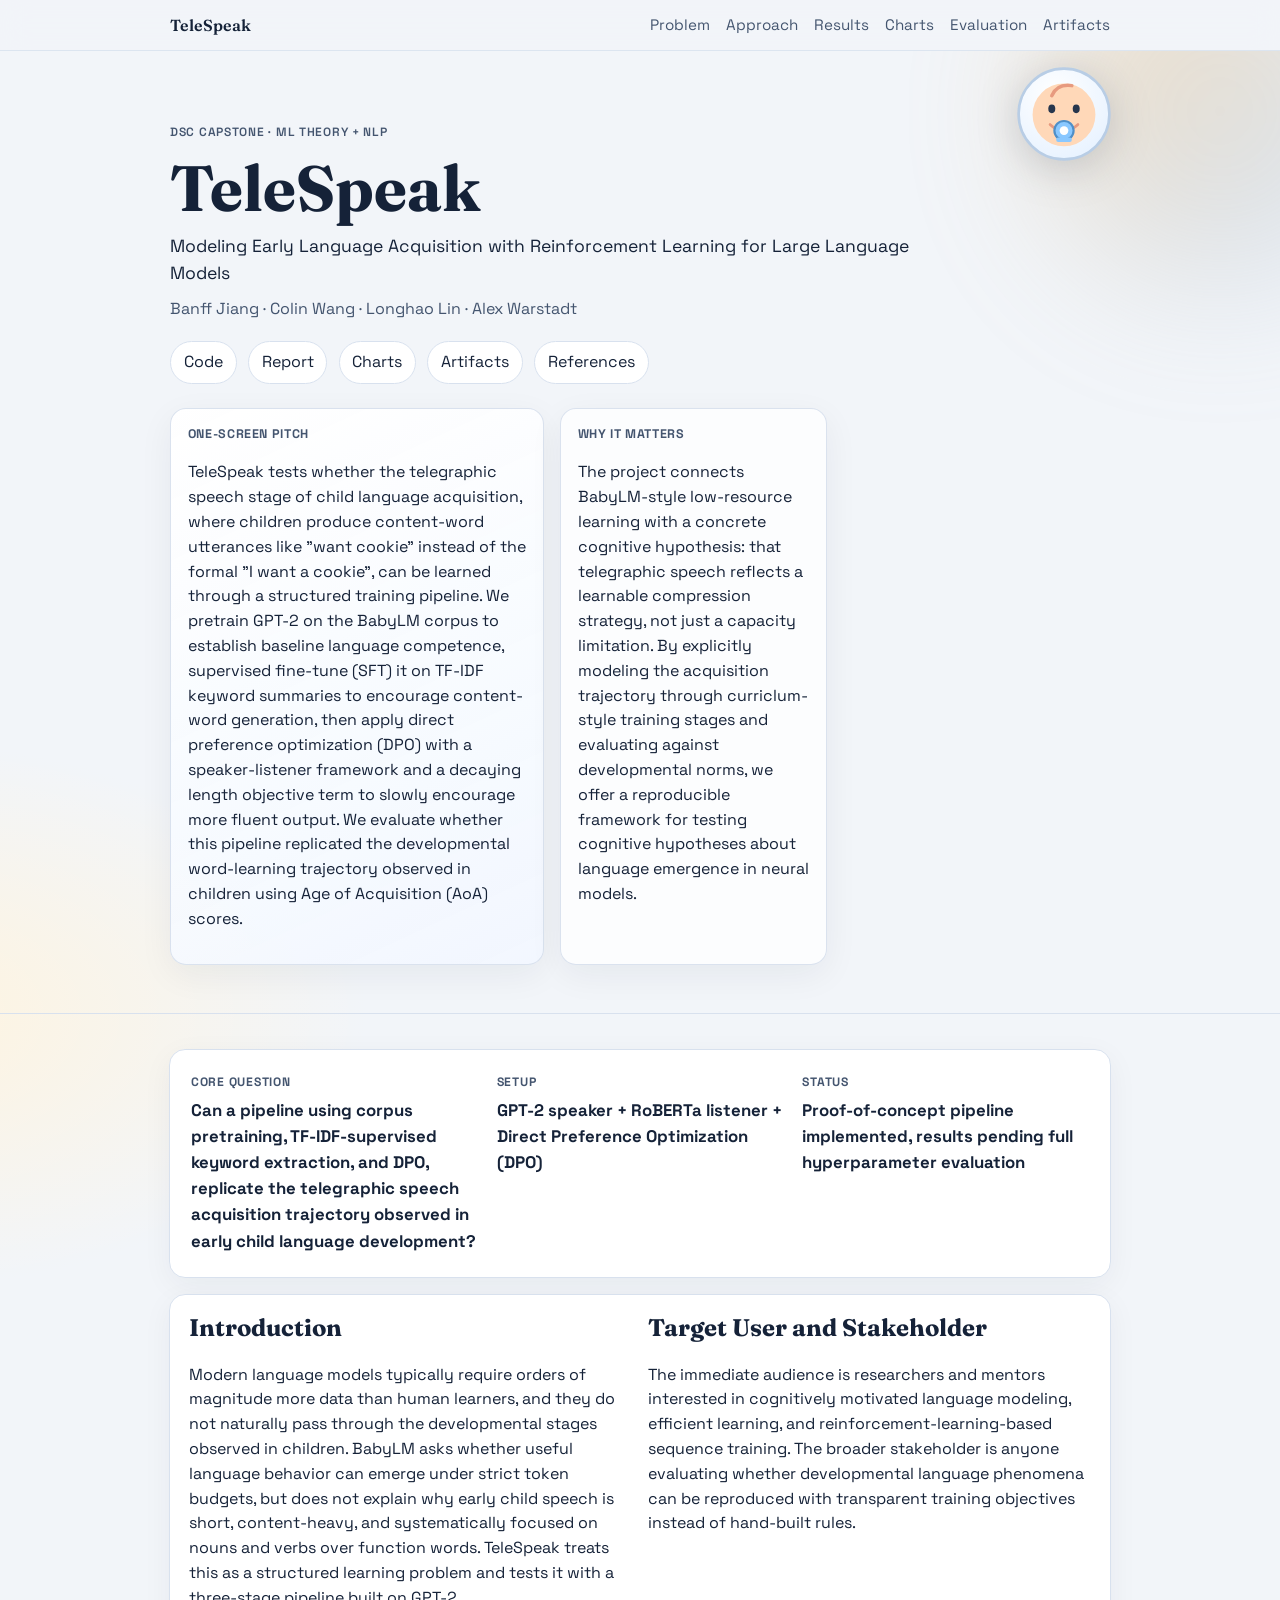
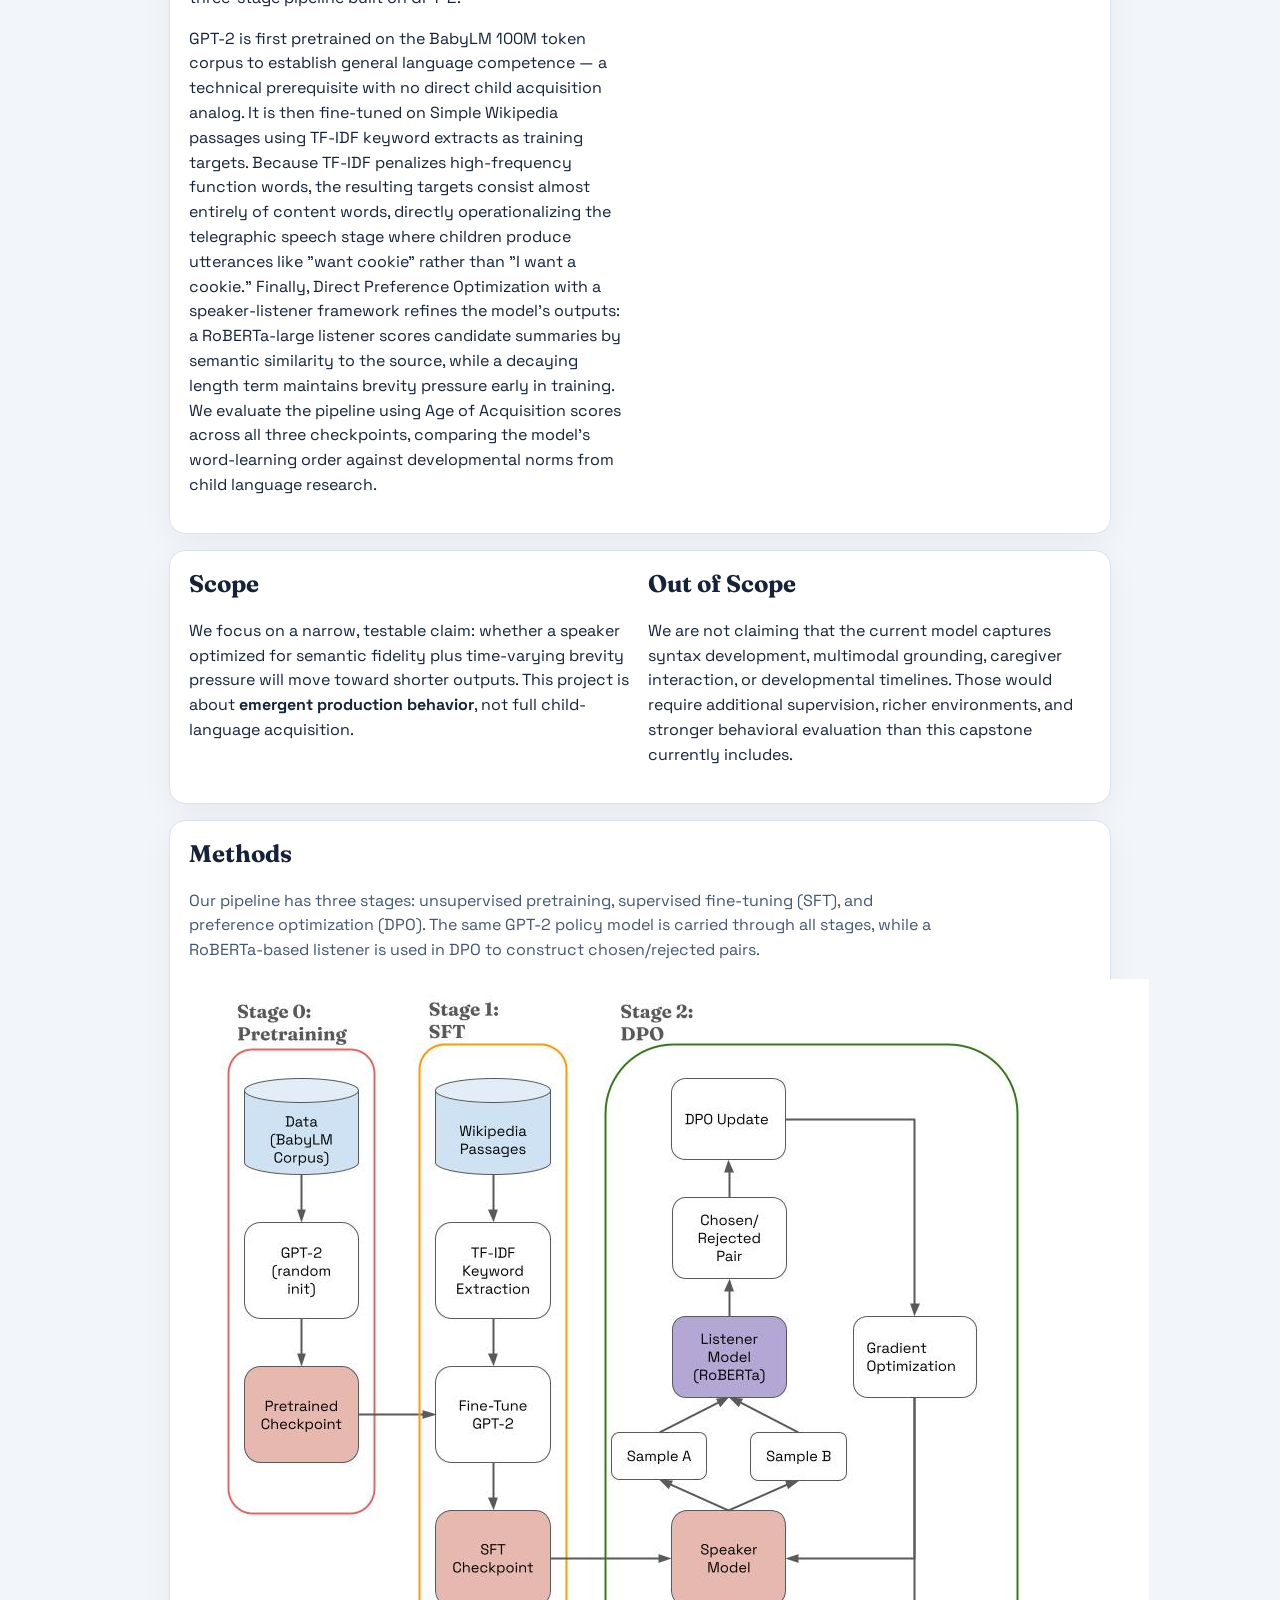
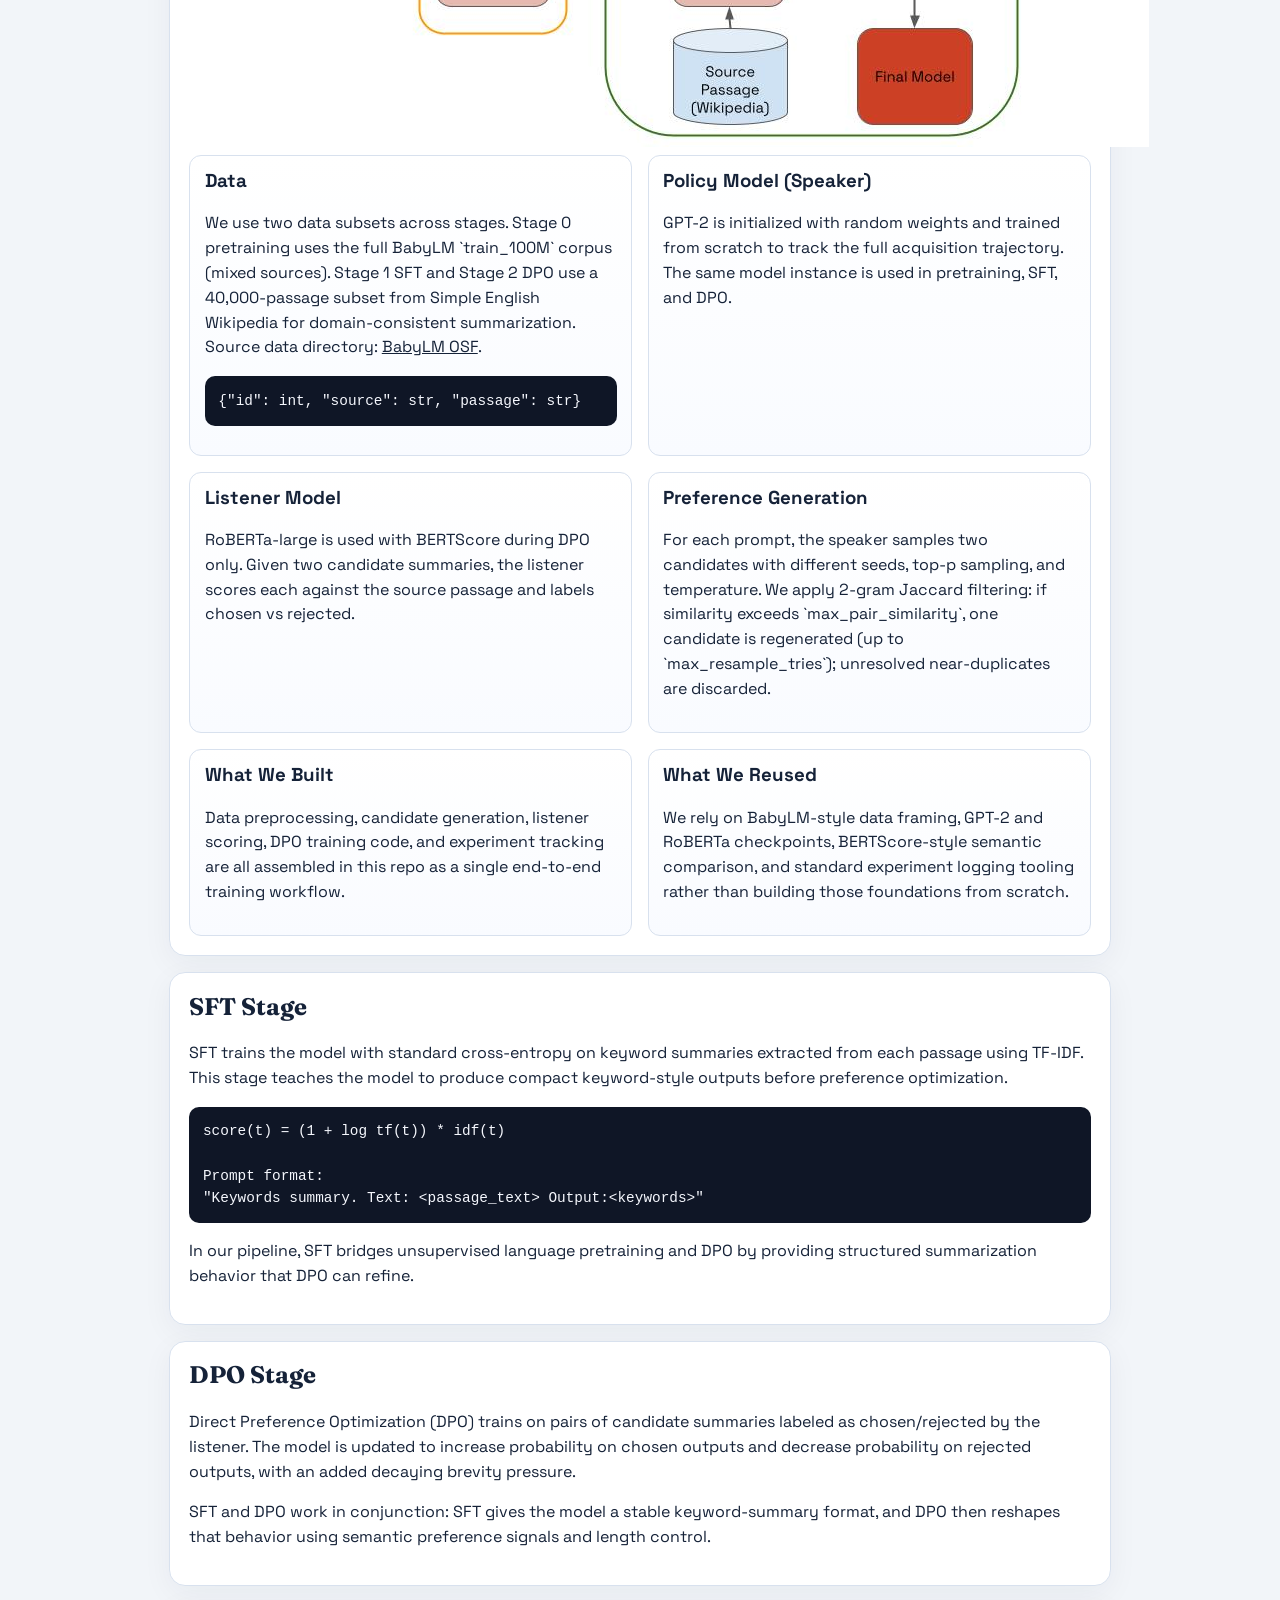
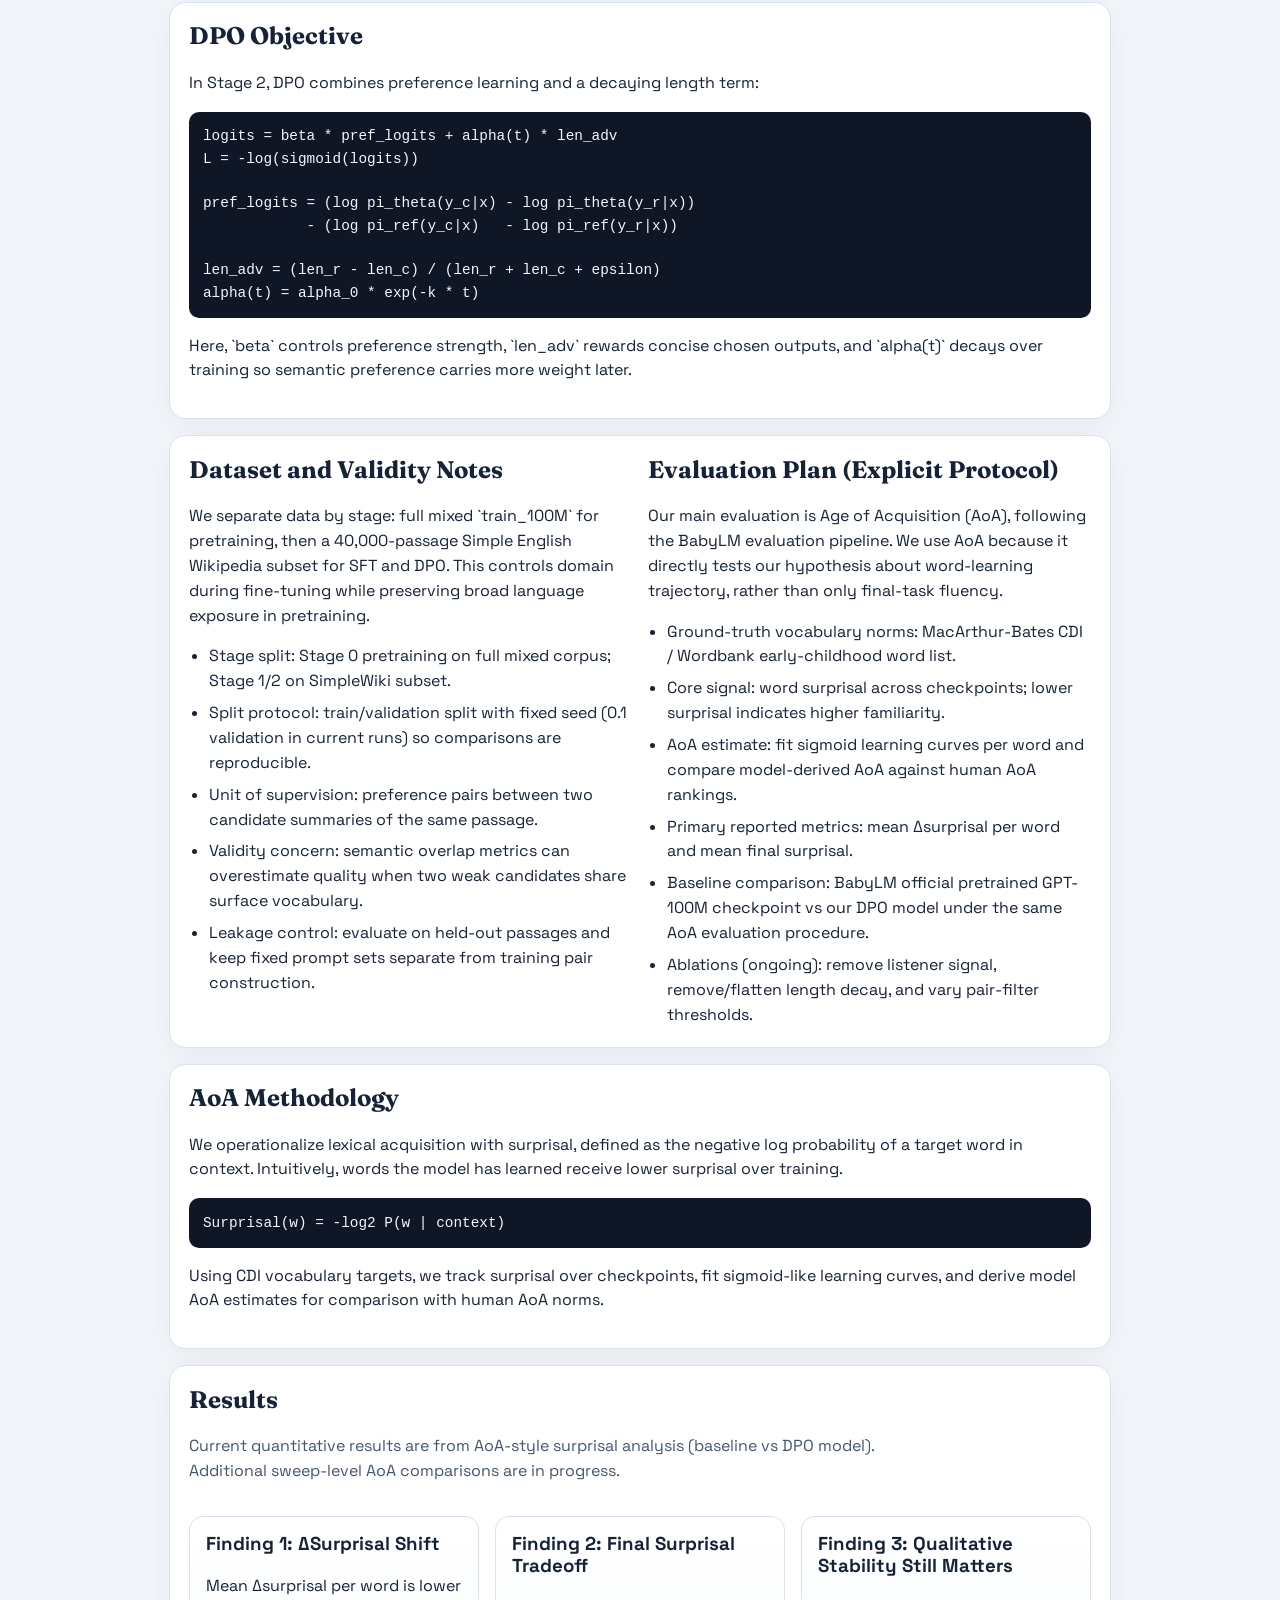
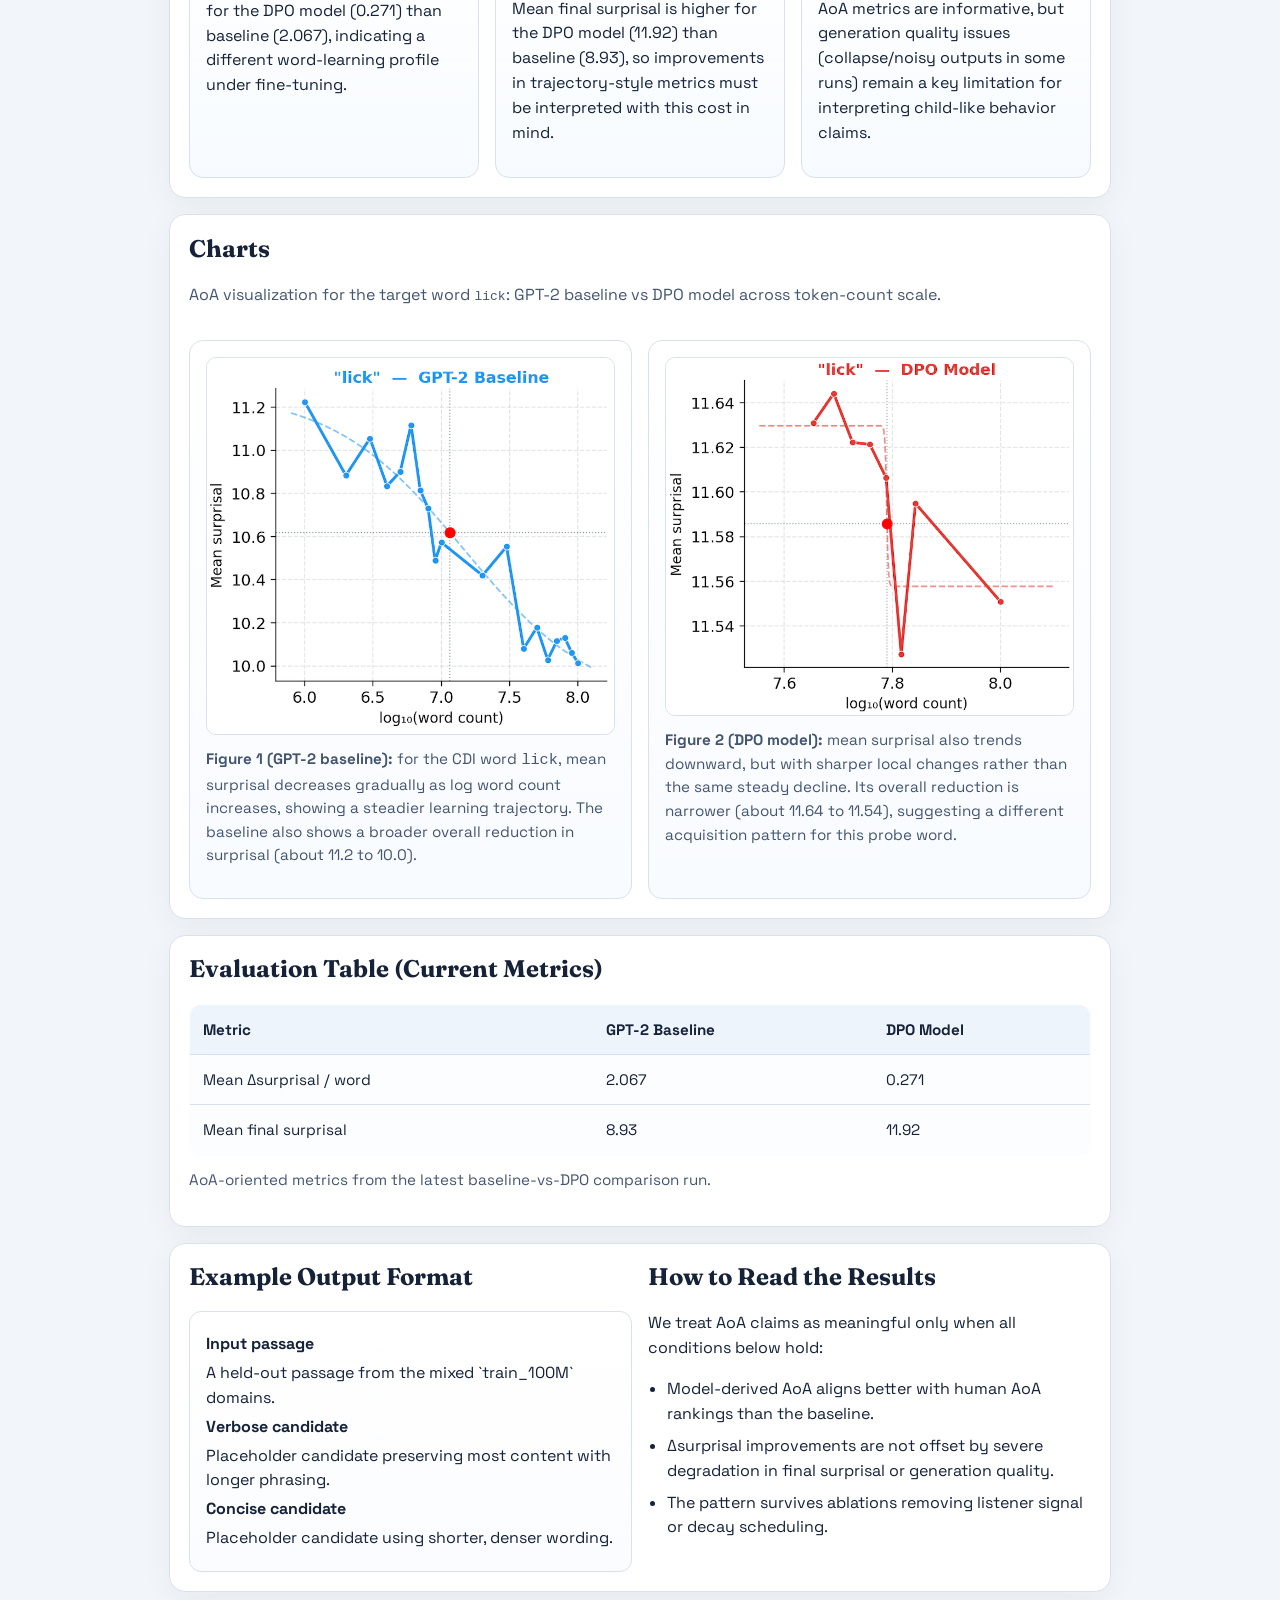
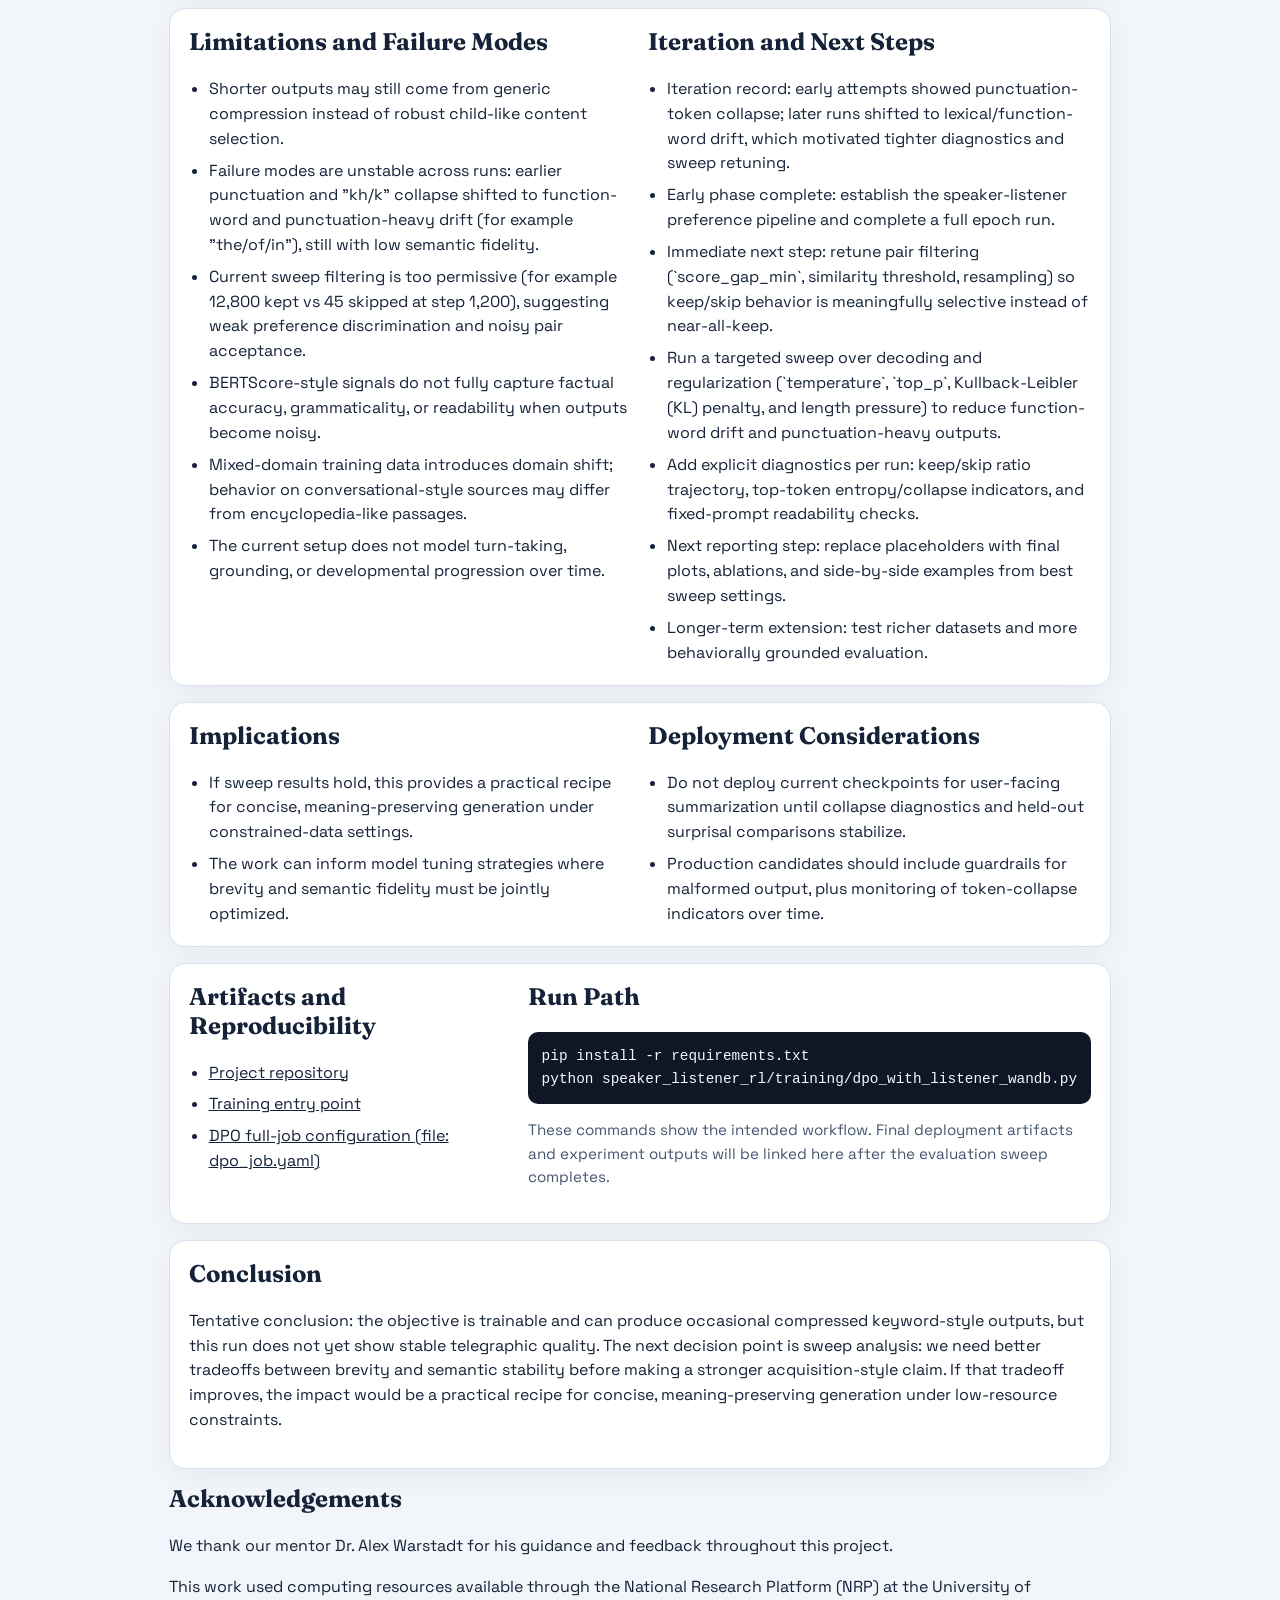
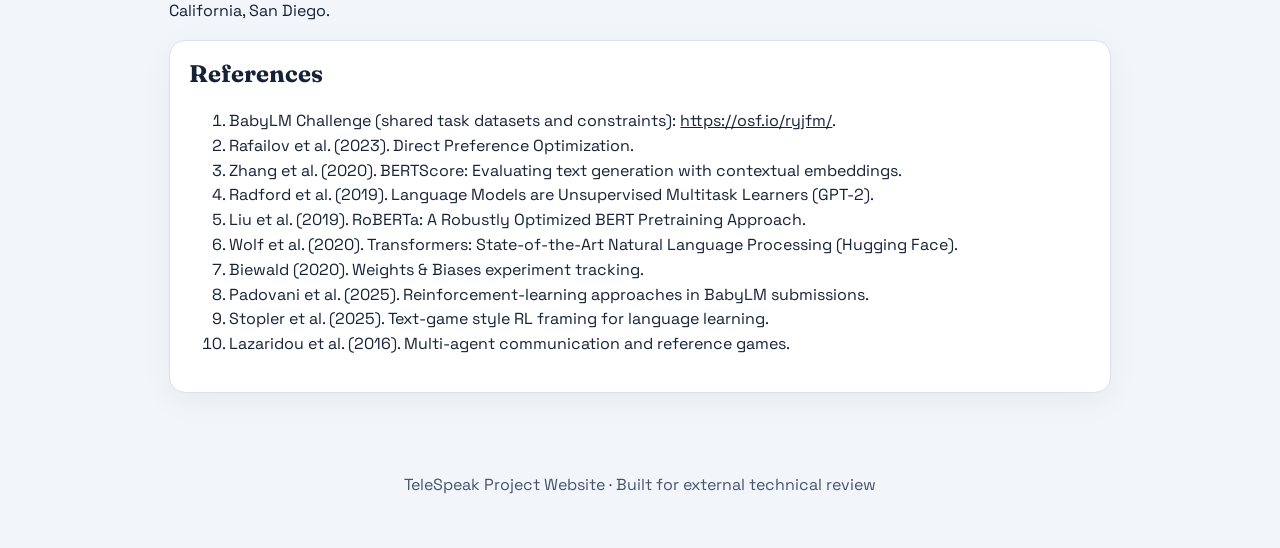
==== index.html @ 4a372bc4 "added image containing model diagram" ====
<!doctype html>
<html lang="en">
<head>
  <meta charset="utf-8" />
  <meta name="viewport" content="width=device-width, initial-scale=1" />
  <title>TeleSpeak | Project Website</title>
  <meta name="description" content="TeleSpeak: Modeling Early Language Acquisition with Reinforcement Learning for Large Language Models" />
  <link rel="preconnect" href="https://fonts.googleapis.com" />
  <link rel="preconnect" href="https://fonts.gstatic.com" crossorigin />
  <link href="https://fonts.googleapis.com/css2?family=Space+Grotesk:wght@400;500;700&family=Fraunces:opsz,wght@9..144,600&display=swap" rel="stylesheet" />
  <link rel="stylesheet" href="styles.css?v=20260307-1" />
</head>
<body>
  <nav class="topbar" aria-label="Primary">
    <div class="topbar__inner">
      <a class="brand" href="#top">TeleSpeak</a>
      <div class="topbar__links">
        <a href="#problem">Problem</a>
        <a href="#approach">Approach</a>
        <a href="#results">Results</a>
        <a href="#charts">Charts</a>
        <a href="#evaluation">Evaluation</a>
        <a href="#artifacts">Artifacts</a>
      </div>
    </div>
  </nav>

  <header class="hero" id="top">
    <div class="hero__inner">
      <img class="hero__baby" src="baby-hero.svg" alt="Cartoon baby illustration" />
      <p class="eyebrow">DSC Capstone · ML Theory + NLP</p>
      <h1>TeleSpeak</h1>
      <p class="subtitle">Modeling Early Language Acquisition with Reinforcement Learning for Large Language Models</p>
      <p class="authors">Banff Jiang · Colin Wang · Longhao Lin · Alex Warstadt</p>
      <div class="links">
        <a href="https://github.com/banffjiang/DSC-Capstone-A10-2" target="_blank" rel="noreferrer">Code</a>
        <a href="https://www.overleaf.com/project/698a4c74cf68db2bd91d3e68" target="_blank" rel="noreferrer">Report</a>
        <a href="#charts">Charts</a>
        <a href="#artifacts">Artifacts</a>
        <a href="#references">References</a>
      </div>
      <div class="hero__grid">
        <article class="hero-card hero-card--pitch">
          <p class="hero-card__label">One-Screen Pitch</p>
          <p>
            TeleSpeak tests whether the telegraphic speech stage of child language acquisition, where children
            produce content-word utterances like "want cookie" instead of the formal "I want a cookie", can be learned
            through a structured training pipeline. We pretrain GPT-2 on the BabyLM corpus to establish
            baseline language competence, supervised fine-tune (SFT) it on TF-IDF keyword summaries to encourage
            content-word generation, then apply direct preference optimization (DPO) with a speaker-listener framework 
            and a decaying length objective term to slowly encourage more fluent output. We evaluate whether this pipeline
            replicated the developmental word-learning trajectory observed in children using Age of Acquisition (AoA) scores.
          </p>
        </article>
        <article class="hero-card">
          <p class="hero-card__label">Why It Matters</p>
          <p>
            The project connects BabyLM-style low-resource learning with a concrete cognitive hypothesis:
            that telegraphic speech reflects a learnable compression strategy, not just a capacity limitation.
            By explicitly modeling the acquisition trajectory through curriclum-style training stages and
            evaluating against developmental norms, we offer a reproducible framework for testing cognitive hypotheses
            about language emergence in neural models.
          </p>
        </article>
      </div>
    </div>
    <div class="hero__glow" aria-hidden="true"></div>
  </header>

  <main>
    <section class="panel metrics">
      <article class="metric">
        <span class="metric__label">Core Question</span>
        <strong>Can a pipeline using corpus pretraining, TF-IDF-supervised keyword extraction, and DPO, replicate the telegraphic
          speech acquisition trajectory observed in early child language development?</strong>
      </article>
      <article class="metric">
        <span class="metric__label">Setup</span>
        <strong>GPT-2 speaker + RoBERTa listener + Direct Preference Optimization (DPO)</strong>
      </article>
      <article class="metric">
        <span class="metric__label">Status</span>
        <strong>Proof-of-concept pipeline implemented, results pending full hyperparameter evaluation </strong>
      </article>
    </section>

    <section id="problem" class="panel grid2">
      <article>
        <h2>Introduction</h2>
        <p>
          Modern language models typically require orders of magnitude more data than human learners, and they do not naturally pass through the developmental stages observed in children. BabyLM asks whether useful language behavior 
          can emerge under strict token budgets, but does not explain why early child speech is short, content-heavy, and systematically focused on nouns and verbs over function words. TeleSpeak treats this as a structured learning 
          problem and tests it with a three-stage pipeline built on GPT-2.
        </p>
        <p>
          GPT-2 is first pretrained on the BabyLM 100M token corpus to establish general language competence — a technical prerequisite with no direct child acquisition analog. It is then fine-tuned on Simple Wikipedia passages 
          using TF-IDF keyword extracts as training targets. Because TF-IDF penalizes high-frequency function words, the resulting targets consist almost entirely of content words, directly operationalizing the telegraphic speech 
          stage where children produce utterances like "want cookie" rather than "I want a cookie." Finally, Direct Preference Optimization with a speaker-listener framework refines the model's outputs: a RoBERTa-large listener 
          scores candidate summaries by semantic similarity to the source, while a decaying length term maintains brevity pressure early in training. We evaluate the pipeline using Age of Acquisition scores across all three checkpoints, 
          comparing the model's word-learning order against developmental norms from child language research.
        </p>
      </article>
      <article>
        <h2>Target User and Stakeholder</h2>
        <p>
          The immediate audience is researchers and mentors interested in cognitively motivated language modeling, efficient learning, and reinforcement-learning-based sequence training.
          The broader stakeholder is anyone evaluating whether developmental language phenomena can be reproduced with transparent training objectives instead of hand-built rules.
      </article>
    </section>

    <section id="scope" class="panel grid2">
      <article>
        <h2>Scope</h2>
        <p>
          We focus on a narrow, testable claim: whether a speaker optimized for semantic fidelity plus time-varying brevity pressure will move toward shorter outputs.
          This project is about <strong>emergent production behavior</strong>, not full child-language acquisition.
        </p>
      </article>
      <article>
        <h2>Out of Scope</h2>
        <p>
          We are not claiming that the current model captures syntax development, multimodal grounding, caregiver interaction, or developmental timelines.
          Those would require additional supervision, richer environments, and stronger behavioral evaluation than this capstone currently includes.
        </p>
      </article>
    </section>

    <section id="approach" class="panel">
      <h2>Methods</h2>
      <p class="section-intro">
        Our pipeline has three stages: unsupervised pretraining, supervised fine-tuning (SFT), and preference optimization (DPO).
        The same GPT-2 policy model is carried through all stages, while a RoBERTa-based listener is used in DPO to construct chosen/rejected pairs.
      </p>
      <img class="pipeline-diagram" src="figures/dsc_capstone_diagram.jpg" alt="Diagram showing the pipeline for training the LM." />
      <div class="cards">
        <article class="card">
          <h3>Data</h3>
          <p>
            We use two data subsets across stages. Stage 0 pretraining uses the full BabyLM `train_100M` corpus (mixed sources). Stage 1 SFT and Stage 2 DPO use a 40,000-passage subset from Simple English Wikipedia for domain-consistent summarization.
            Source data directory: <a href="https://osf.io/ryjfm/" target="_blank" rel="noreferrer">BabyLM OSF</a>.
          </p>
          <pre><code>{"id": int, "source": str, "passage": str}</code></pre>
        </article>
        <article class="card">
          <h3>Policy Model (Speaker)</h3>
          <p>GPT-2 is initialized with random weights and trained from scratch to track the full acquisition trajectory. The same model instance is used in pretraining, SFT, and DPO.</p>
        </article>
        <article class="card">
          <h3>Listener Model</h3>
          <p>RoBERTa-large is used with BERTScore during DPO only. Given two candidate summaries, the listener scores each against the source passage and labels chosen vs rejected.</p>
        </article>
        <article class="card">
          <h3>Preference Generation</h3>
          <p>
            For each prompt, the speaker samples two candidates with different seeds, top-p sampling, and temperature.
            We apply 2-gram Jaccard filtering: if similarity exceeds `max_pair_similarity`, one candidate is regenerated (up to `max_resample_tries`); unresolved near-duplicates are discarded.
          </p>
        </article>
        <article class="card">
          <h3>What We Built</h3>
          <p>Data preprocessing, candidate generation, listener scoring, DPO training code, and experiment tracking are all assembled in this repo as a single end-to-end training workflow.</p>
        </article>
        <article class="card">
          <h3>What We Reused</h3>
          <p>We rely on BabyLM-style data framing, GPT-2 and RoBERTa checkpoints, BERTScore-style semantic comparison, and standard experiment logging tooling rather than building those foundations from scratch.</p>
        </article>
      </div>
    </section>

    <section id="sft" class="panel">
      <h2>SFT Stage</h2>
      <p>
        SFT trains the model with standard cross-entropy on keyword summaries extracted from each passage using TF-IDF.
        This stage teaches the model to produce compact keyword-style outputs before preference optimization.
      </p>
      <pre><code>score(t) = (1 + log tf(t)) * idf(t)

Prompt format:
"Keywords summary. Text: &lt;passage_text&gt; Output:&lt;keywords&gt;"</code></pre>
      <p>
        In our pipeline, SFT bridges unsupervised language pretraining and DPO by providing structured summarization behavior that DPO can refine.
      </p>
    </section>

    <section id="dpo" class="panel">
      <h2>DPO Stage</h2>
      <p>
        Direct Preference Optimization (DPO) trains on pairs of candidate summaries labeled as chosen/rejected by the listener.
        The model is updated to increase probability on chosen outputs and decrease probability on rejected outputs, with an added decaying brevity pressure.
      </p>
      <p>
        SFT and DPO work in conjunction: SFT gives the model a stable keyword-summary format, and DPO then reshapes that behavior using semantic preference signals and length control.
      </p>
    </section>

    <section id="objective" class="panel">
      <h2>DPO Objective</h2>
      <p>In Stage 2, DPO combines preference learning and a decaying length term:</p>
      <pre><code>logits = beta * pref_logits + alpha(t) * len_adv
L = -log(sigmoid(logits))

pref_logits = (log pi_theta(y_c|x) - log pi_theta(y_r|x))
            - (log pi_ref(y_c|x)   - log pi_ref(y_r|x))

len_adv = (len_r - len_c) / (len_r + len_c + epsilon)
alpha(t) = alpha_0 * exp(-k * t)
</code></pre>
      <p>
        Here, `beta` controls preference strength, `len_adv` rewards concise chosen outputs, and `alpha(t)` decays over training so semantic preference carries more weight later.
      </p>
    </section>

    <section id="data" class="panel grid2">
      <article>
        <h2>Dataset and Validity Notes</h2>
        <p>
          We separate data by stage: full mixed `train_100M` for pretraining, then a 40,000-passage Simple English Wikipedia subset for SFT and DPO. This controls domain during fine-tuning while preserving broad language exposure in pretraining.
        </p>
        <ul class="bullet-list">
          <li>Stage split: Stage 0 pretraining on full mixed corpus; Stage 1/2 on SimpleWiki subset.</li>
          <li>Split protocol: train/validation split with fixed seed (0.1 validation in current runs) so comparisons are reproducible.</li>
          <li>Unit of supervision: preference pairs between two candidate summaries of the same passage.</li>
          <li>Validity concern: semantic overlap metrics can overestimate quality when two weak candidates share surface vocabulary.</li>
          <li>Leakage control: evaluate on held-out passages and keep fixed prompt sets separate from training pair construction.</li>
        </ul>
      </article>
      <article>
        <h2>Evaluation Plan (Explicit Protocol)</h2>
        <p>
          Our main evaluation is Age of Acquisition (AoA), following the BabyLM evaluation pipeline. We use AoA because it directly tests our hypothesis about word-learning trajectory, rather than only final-task fluency.
        </p>
        <ul class="bullet-list">
          <li>Ground-truth vocabulary norms: MacArthur-Bates CDI / Wordbank early-childhood word list.</li>
          <li>Core signal: word surprisal across checkpoints; lower surprisal indicates higher familiarity.</li>
          <li>AoA estimate: fit sigmoid learning curves per word and compare model-derived AoA against human AoA rankings.</li>
          <li>Primary reported metrics: mean Δsurprisal per word and mean final surprisal.</li>
          <li>Baseline comparison: BabyLM official pretrained GPT-100M checkpoint vs our DPO model under the same AoA evaluation procedure.</li>
          <li>Ablations (ongoing): remove listener signal, remove/flatten length decay, and vary pair-filter thresholds.</li>
        </ul>
      </article>
    </section>

    <section id="aoa-method" class="panel">
      <h2>AoA Methodology</h2>
      <p>
        We operationalize lexical acquisition with surprisal, defined as the negative log probability of a target word in context.
        Intuitively, words the model has learned receive lower surprisal over training.
      </p>
      <pre><code>Surprisal(w) = -log2 P(w | context)</code></pre>
      <p>
        Using CDI vocabulary targets, we track surprisal over checkpoints, fit sigmoid-like learning curves, and derive model AoA estimates for comparison with human AoA norms.
      </p>
    </section>

    <section id="results" class="panel">
      <div class="section-heading">
        <div>
          <h2>Results</h2>
          <p class="section-intro">
            Current quantitative results are from AoA-style surprisal analysis (baseline vs DPO model). Additional sweep-level AoA comparisons are in progress.
          </p>
        </div>
      </div>
      <div class="results-grid">
        <article class="insight-card">
          <h3>Finding 1: ΔSurprisal Shift</h3>
          <p>
            Mean Δsurprisal per word is lower for the DPO model (0.271) than baseline (2.067), indicating a different word-learning profile under fine-tuning.
          </p>
        </article>
        <article class="insight-card">
          <h3>Finding 2: Final Surprisal Tradeoff</h3>
          <p>
            Mean final surprisal is higher for the DPO model (11.92) than baseline (8.93), so improvements in trajectory-style metrics must be interpreted with this cost in mind.
          </p>
        </article>
        <article class="insight-card">
          <h3>Finding 3: Qualitative Stability Still Matters</h3>
          <p>
            AoA metrics are informative, but generation quality issues (collapse/noisy outputs in some runs) remain a key limitation for interpreting child-like behavior claims.
          </p>
        </article>
      </div>
    </section>

    <section id="charts" class="panel">
      <div class="section-heading">
        <div>
          <h2>Charts</h2>
          <p class="section-intro">
            AoA visualization for the target word <code>lick</code>: GPT-2 baseline vs DPO model across token-count scale.
          </p>
        </div>
      </div>
      <div class="chart-grid">
        <article class="chart-card">
          <img class="chart-image" src="figures/lick_gpt2.png" alt="AoA curve for word 'lick' using GPT-2 baseline" />
          <p class="caption">
            <strong>Figure 1 (GPT-2 baseline):</strong> for the CDI word <code>lick</code>, mean surprisal decreases gradually as log word count increases, showing a steadier learning trajectory.
            The baseline also shows a broader overall reduction in surprisal (about 11.2 to 10.0).
          </p>
        </article>
        <article class="chart-card">
          <img class="chart-image" src="figures/lick_dpo.png" alt="AoA curve for word 'lick' using DPO model" />
          <p class="caption">
            <strong>Figure 2 (DPO model):</strong> mean surprisal also trends downward, but with sharper local changes rather than the same steady decline.
            Its overall reduction is narrower (about 11.64 to 11.54), suggesting a different acquisition pattern for this probe word.
          </p>
        </article>
      </div>
    </section>

    <section id="evaluation" class="panel">
      <article>
        <h2>Evaluation Table (Current Metrics)</h2>
        <table class="data-table">
          <thead>
            <tr>
              <th>Metric</th>
              <th>GPT-2 Baseline</th>
              <th>DPO Model</th>
            </tr>
          </thead>
          <tbody>
            <tr>
              <td>Mean Δsurprisal / word</td>
              <td>2.067</td>
              <td>0.271</td>
            </tr>
            <tr>
              <td>Mean final surprisal</td>
              <td>8.93</td>
              <td>11.92</td>
            </tr>
          </tbody>
        </table>
        <p class="caption">
          AoA-oriented metrics from the latest baseline-vs-DPO comparison run.
        </p>
      </article>
    </section>

    <section id="examples" class="panel grid2">
      <article>
        <h2>Example Output Format</h2>
        <div class="example-block">
          <p><strong>Input passage</strong></p>
          <p>A held-out passage from the mixed `train_100M` domains.</p>
          <p><strong>Verbose candidate</strong></p>
          <p>Placeholder candidate preserving most content with longer phrasing.</p>
          <p><strong>Concise candidate</strong></p>
          <p>Placeholder candidate using shorter, denser wording.</p>
        </div>
      </article>
      <article>
        <h2>How to Read the Results</h2>
        <p>
          We treat AoA claims as meaningful only when all conditions below hold:
        </p>
        <ul class="bullet-list">
          <li>Model-derived AoA aligns better with human AoA rankings than the baseline.</li>
          <li>Δsurprisal improvements are not offset by severe degradation in final surprisal or generation quality.</li>
          <li>The pattern survives ablations removing listener signal or decay scheduling.</li>
        </ul>
      </article>
    </section>

    <section id="limitations" class="panel grid2">
      <article>
        <h2>Limitations and Failure Modes</h2>
        <ul class="bullet-list">
          <li>Shorter outputs may still come from generic compression instead of robust child-like content selection.</li>
          <li>Failure modes are unstable across runs: earlier punctuation and "kh/k" collapse shifted to function-word and punctuation-heavy drift (for example "the/of/in"), still with low semantic fidelity.</li>
          <li>Current sweep filtering is too permissive (for example 12,800 kept vs 45 skipped at step 1,200), suggesting weak preference discrimination and noisy pair acceptance.</li>
          <li>BERTScore-style signals do not fully capture factual accuracy, grammaticality, or readability when outputs become noisy.</li>
          <li>Mixed-domain training data introduces domain shift; behavior on conversational-style sources may differ from encyclopedia-like passages.</li>
          <li>The current setup does not model turn-taking, grounding, or developmental progression over time.</li>
        </ul>
      </article>
      <article>
        <h2>Iteration and Next Steps</h2>
        <ul class="bullet-list">
          <li>Iteration record: early attempts showed punctuation-token collapse; later runs shifted to lexical/function-word drift, which motivated tighter diagnostics and sweep retuning.</li>
          <li>Early phase complete: establish the speaker-listener preference pipeline and complete a full epoch run.</li>
          <li>Immediate next step: retune pair filtering (`score_gap_min`, similarity threshold, resampling) so keep/skip behavior is meaningfully selective instead of near-all-keep.</li>
          <li>Run a targeted sweep over decoding and regularization (`temperature`, `top_p`, Kullback-Leibler (KL) penalty, and length pressure) to reduce function-word drift and punctuation-heavy outputs.</li>
          <li>Add explicit diagnostics per run: keep/skip ratio trajectory, top-token entropy/collapse indicators, and fixed-prompt readability checks.</li>
          <li>Next reporting step: replace placeholders with final plots, ablations, and side-by-side examples from best sweep settings.</li>
          <li>Longer-term extension: test richer datasets and more behaviorally grounded evaluation.</li>
        </ul>
      </article>
    </section>

    <section id="implications" class="panel grid2">
      <article>
        <h2>Implications</h2>
        <ul class="bullet-list">
          <li>If sweep results hold, this provides a practical recipe for concise, meaning-preserving generation under constrained-data settings.</li>
          <li>The work can inform model tuning strategies where brevity and semantic fidelity must be jointly optimized.</li>
        </ul>
      </article>
      <article>
        <h2>Deployment Considerations</h2>
        <ul class="bullet-list">
          <li>Do not deploy current checkpoints for user-facing summarization until collapse diagnostics and held-out surprisal comparisons stabilize.</li>
          <li>Production candidates should include guardrails for malformed output, plus monitoring of token-collapse indicators over time.</li>
        </ul>
      </article>
    </section>

    <section id="artifacts" class="panel grid2">
      <article>
        <h2>Artifacts and Reproducibility</h2>
        <ul class="bullet-list">
          <li><a href="https://github.com/banffjiang/DSC-Capstone-A10-2" target="_blank" rel="noreferrer">Project repository</a></li>
          <li><a href="https://github.com/banffjiang/DSC-Capstone-A10-2/blob/website/speaker_listener_rl/training/dpo_with_listener_wandb.py" target="_blank" rel="noreferrer">Training entry point</a></li>
          <li><a href="https://github.com/banffjiang/DSC-Capstone-A10-2/blob/website/speaker_listener_rl/yaml/dpo_job.yaml" target="_blank" rel="noreferrer">DPO full-job configuration (file: dpo_job.yaml)</a></li>
        </ul>
      </article>
      <article>
        <h2>Run Path</h2>
        <pre><code>pip install -r requirements.txt
python speaker_listener_rl/training/dpo_with_listener_wandb.py</code></pre>
        <p class="caption">
          These commands show the intended workflow. Final deployment artifacts and experiment outputs will be linked here after the evaluation sweep completes.
        </p>
      </article>
    </section>

    <section id="conclusion" class="panel">
      <h2>Conclusion</h2>
      <p>
        Tentative conclusion: the objective is trainable and can produce occasional compressed keyword-style outputs, but this run does not yet show stable telegraphic quality.
        The next decision point is sweep analysis: we need better tradeoffs between brevity and semantic stability before making a stronger acquisition-style claim.
        If that tradeoff improves, the impact would be a practical recipe for concise, meaning-preserving generation under low-resource constraints.
      </p>
    </section>

    <section id="acknowledgements" class=""panel>
      <h2>Acknowledgements</h2>
      <p>
        We thank our mentor Dr. Alex Warstadt for his guidance and feedback throughout this project.
      </p>
      <p>
        This work used computing resources available through the National Research Platform (NRP) at the University of California, San Diego.
      </p>
    </section>

    <section id="references" class="panel">
      <h2>References</h2>
      <ol>
        <li>BabyLM Challenge (shared task datasets and constraints): <a href="https://osf.io/ryjfm/" target="_blank" rel="noreferrer">https://osf.io/ryjfm/</a>.</li>
        <li>Rafailov et al. (2023). Direct Preference Optimization.</li>
        <li>Zhang et al. (2020). BERTScore: Evaluating text generation with contextual embeddings.</li>
        <li>Radford et al. (2019). Language Models are Unsupervised Multitask Learners (GPT-2).</li>
        <li>Liu et al. (2019). RoBERTa: A Robustly Optimized BERT Pretraining Approach.</li>
        <li>Wolf et al. (2020). Transformers: State-of-the-Art Natural Language Processing (Hugging Face).</li>
        <li>Biewald (2020). Weights & Biases experiment tracking.</li>
        <li>Padovani et al. (2025). Reinforcement-learning approaches in BabyLM submissions.</li>
        <li>Stopler et al. (2025). Text-game style RL framing for language learning.</li>
        <li>Lazaridou et al. (2016). Multi-agent communication and reference games.</li>
      </ol>
    </section>
  </main>

  <footer>
    <p>TeleSpeak Project Website · Built for external technical review</p>
  </footer>
</body>
</html>
---- styles.css ----
:root {
  --bg: #f2f5f9;
  --ink: #152238;
  --muted: #44556f;
  --card: #ffffff;
  --accent: #f18f01;
  --accent-2: #7db7ff;
  --line: #d8e1ee;
}

* {
  box-sizing: border-box;
}

body {
  margin: 0;
  font-family: "Space Grotesk", sans-serif;
  color: var(--ink);
  background:
    radial-gradient(1200px 600px at 80% -10%, #dcecff 0%, transparent 60%),
    radial-gradient(900px 500px at -10% 10%, #fff4de 0%, transparent 55%),
    var(--bg);
  line-height: 1.55;
}

a {
  color: inherit;
}

h1,
h2,
h3 {
  margin-top: 0;
  line-height: 1.2;
}

h1,
h2 {
  font-family: "Fraunces", serif;
}

.topbar {
  position: sticky;
  top: 0;
  z-index: 10;
  backdrop-filter: blur(14px);
  background: rgba(242, 245, 249, 0.82);
  border-bottom: 1px solid rgba(216, 225, 238, 0.8);
}

.topbar__inner {
  max-width: 980px;
  margin: 0 auto;
  padding: 0.8rem 1.25rem;
  display: flex;
  align-items: center;
  justify-content: space-between;
  gap: 1rem;
}

.brand {
  font-family: "Fraunces", serif;
  font-weight: 600;
  text-decoration: none;
}

.topbar__links {
  display: flex;
  gap: 1rem;
  flex-wrap: wrap;
}

.topbar__links a {
  text-decoration: none;
  color: var(--muted);
  font-size: 0.95rem;
}

.hero {
  position: relative;
  overflow: hidden;
  border-bottom: 1px solid var(--line);
}

.hero__inner {
  max-width: 980px;
  margin: 0 auto;
  padding: 4.5rem 1.25rem 3rem;
  position: relative;
  z-index: 1;
  animation: rise 600ms ease-out both;
}

.hero__glow {
  position: absolute;
  right: -120px;
  top: -120px;
  width: 360px;
  height: 360px;
  border-radius: 50%;
  background: linear-gradient(135deg, var(--accent), var(--accent-2));
  filter: blur(70px);
  opacity: 0.25;
}

.hero__baby {
  position: absolute;
  top: 0.9rem;
  right: 1.1rem;
  width: clamp(56px, 8vw, 96px);
  max-width: 96px;
  height: auto;
  border-radius: 14px;
  z-index: 2;
  filter: drop-shadow(0 8px 20px rgba(21, 34, 56, 0.18));
  pointer-events: none;
}

.eyebrow {
  margin: 0 0 0.5rem;
  color: var(--muted);
  font-weight: 600;
  letter-spacing: 0.06em;
  text-transform: uppercase;
  font-size: 0.75rem;
}

h1 {
  font-size: clamp(2.2rem, 6vw, 4rem);
  margin-bottom: 0.4rem;
}

.subtitle {
  max-width: 760px;
  font-size: 1.1rem;
  margin: 0 0 0.6rem;
}

.authors {
  margin: 0 0 1.2rem;
  color: var(--muted);
}

.links {
  display: flex;
  gap: 0.7rem;
  flex-wrap: wrap;
}

.links a {
  text-decoration: none;
  color: var(--ink);
  padding: 0.5rem 0.8rem;
  background: #fff;
  border: 1px solid var(--line);
  border-radius: 999px;
  transition: transform 150ms ease, border-color 150ms ease;
}

.links a:hover {
  transform: translateY(-2px);
  border-color: var(--accent);
}

.hero__grid {
  display: grid;
  grid-template-columns: 1.4fr 1fr 1fr;
  gap: 1rem;
  margin-top: 1.5rem;
}

.hero-card {
  padding: 1rem 1.05rem;
  border-radius: 16px;
  border: 1px solid rgba(216, 225, 238, 0.95);
  background: rgba(255, 255, 255, 0.78);
  box-shadow: 0 10px 35px rgba(21, 34, 56, 0.06);
}

.hero-card--pitch {
  background: linear-gradient(155deg, rgba(255, 255, 255, 0.95), rgba(242, 247, 255, 0.9));
}

.hero-card__label {
  margin: 0 0 0.45rem;
  font-size: 0.78rem;
  font-weight: 700;
  letter-spacing: 0.05em;
  text-transform: uppercase;
  color: var(--muted);
}

main {
  max-width: 980px;
  margin: 0 auto;
  padding: 1.2rem;
}

.panel {
  background: var(--card);
  border: 1px solid var(--line);
  border-radius: 16px;
  padding: 1.2rem;
  margin: 1rem 0;
  box-shadow: 0 8px 30px rgba(21, 34, 56, 0.05);
  animation: rise 550ms ease-out both;
}

.grid2 {
  display: grid;
  grid-template-columns: 1fr 1fr;
  gap: 1rem;
}

.metrics {
  display: grid;
  grid-template-columns: repeat(3, minmax(0, 1fr));
  gap: 1rem;
}

.metric {
  padding: 0.25rem 0.1rem;
}

.metric strong {
  display: block;
  font-size: 1.05rem;
}

.metric__label {
  display: block;
  margin-bottom: 0.35rem;
  color: var(--muted);
  text-transform: uppercase;
  letter-spacing: 0.06em;
  font-size: 0.76rem;
  font-weight: 700;
}

.cards {
  display: grid;
  grid-template-columns: repeat(2, minmax(0, 1fr));
  gap: 1rem;
}

.card {
  border: 1px solid var(--line);
  border-radius: 12px;
  padding: 0.9rem;
  background: linear-gradient(180deg, #ffffff, #f9fbff);
}

.section-intro {
  color: var(--muted);
  max-width: 760px;
}

.section-heading {
  display: flex;
  justify-content: space-between;
  align-items: flex-start;
  gap: 1rem;
  margin-bottom: 1rem;
}

.status-pill {
  white-space: nowrap;
  border-radius: 999px;
  border: 1px solid #f4c98a;
  background: #fff5e8;
  color: #8c5600;
  padding: 0.45rem 0.8rem;
  font-size: 0.85rem;
  font-weight: 600;
}

.results-grid {
  display: grid;
  grid-template-columns: repeat(3, minmax(0, 1fr));
  gap: 1rem;
}

.chart-grid {
  display: grid;
  grid-template-columns: repeat(2, minmax(0, 1fr));
  gap: 1rem;
}

.chart-card {
  border: 1px solid var(--line);
  border-radius: 14px;
  padding: 1rem;
  background: linear-gradient(180deg, #ffffff, #f8fbff);
}

.chart-image {
  display: block;
  width: 100%;
  height: auto;
  border-radius: 10px;
  border: 1px solid var(--line);
  background: #f6f8fc;
}

.insight-card {
  border: 1px solid var(--line);
  border-radius: 14px;
  padding: 1rem;
  background: linear-gradient(180deg, #ffffff, #f7fbff);
}

.bullet-list {
  margin: 0.75rem 0 0;
  padding-left: 1.2rem;
}

.bullet-list li + li {
  margin-top: 0.45rem;
}

pre {
  background: #0f1626;
  color: #f5f7fd;
  border-radius: 10px;
  padding: 0.85rem;
  overflow-x: auto;
  font-size: 0.9rem;
}

.placeholder-figure {
  display: grid;
  place-content: center;
  min-height: 180px;
  text-align: center;
  border: 1px dashed var(--line);
  border-radius: 12px;
  background: repeating-linear-gradient(
    -45deg,
    #f8fbff,
    #f8fbff 12px,
    #f2f7ff 12px,
    #f2f7ff 24px
  );
}

.placeholder-figure p {
  font-weight: 700;
  margin: 0 0 0.4rem;
}

.placeholder-figure span,
.placeholder-figure small {
  display: block;
  color: var(--muted);
}

.chart-placeholder {
  min-height: 260px;
}

.data-table {
  width: 100%;
  border-collapse: collapse;
  border: 1px solid var(--line);
  border-radius: 12px;
  overflow: hidden;
  background: #fcfdff;
}

.data-table th,
.data-table td {
  padding: 0.8rem;
  text-align: left;
  border-bottom: 1px solid var(--line);
  font-size: 0.95rem;
}

.data-table th {
  background: #eef4fb;
  font-weight: 700;
}

.data-table tr:last-child td {
  border-bottom: 0;
}

.caption {
  margin-top: 0.75rem;
  color: var(--muted);
  font-size: 0.95rem;
}

.example-block {
  border: 1px solid var(--line);
  border-radius: 12px;
  padding: 1rem;
  background: linear-gradient(180deg, #ffffff, #fbfcff);
}

.example-block p {
  margin: 0.25rem 0;
}

footer {
  padding: 1.8rem 1rem 2.2rem;
  text-align: center;
  color: var(--muted);
}

@keyframes rise {
  from {
    opacity: 0;
    transform: translateY(10px);
  }
  to {
    opacity: 1;
    transform: translateY(0);
  }
}

@media (max-width: 760px) {
  .grid2,
  .cards,
  .metrics,
  .results-grid,
  .chart-grid,
  .hero__grid {
    grid-template-columns: 1fr;
  }

  .topbar__inner,
  .section-heading {
    flex-direction: column;
    align-items: flex-start;
  }

  .topbar__links {
    gap: 0.7rem;
  }

  .hero__inner {
    padding-top: 3.2rem;
  }

  .hero__baby {
    width: 62px;
    max-width: 62px;
    top: 0.55rem;
    right: 0.7rem;
  }

  .data-table {
    display: block;
    overflow-x: auto;
  }
}
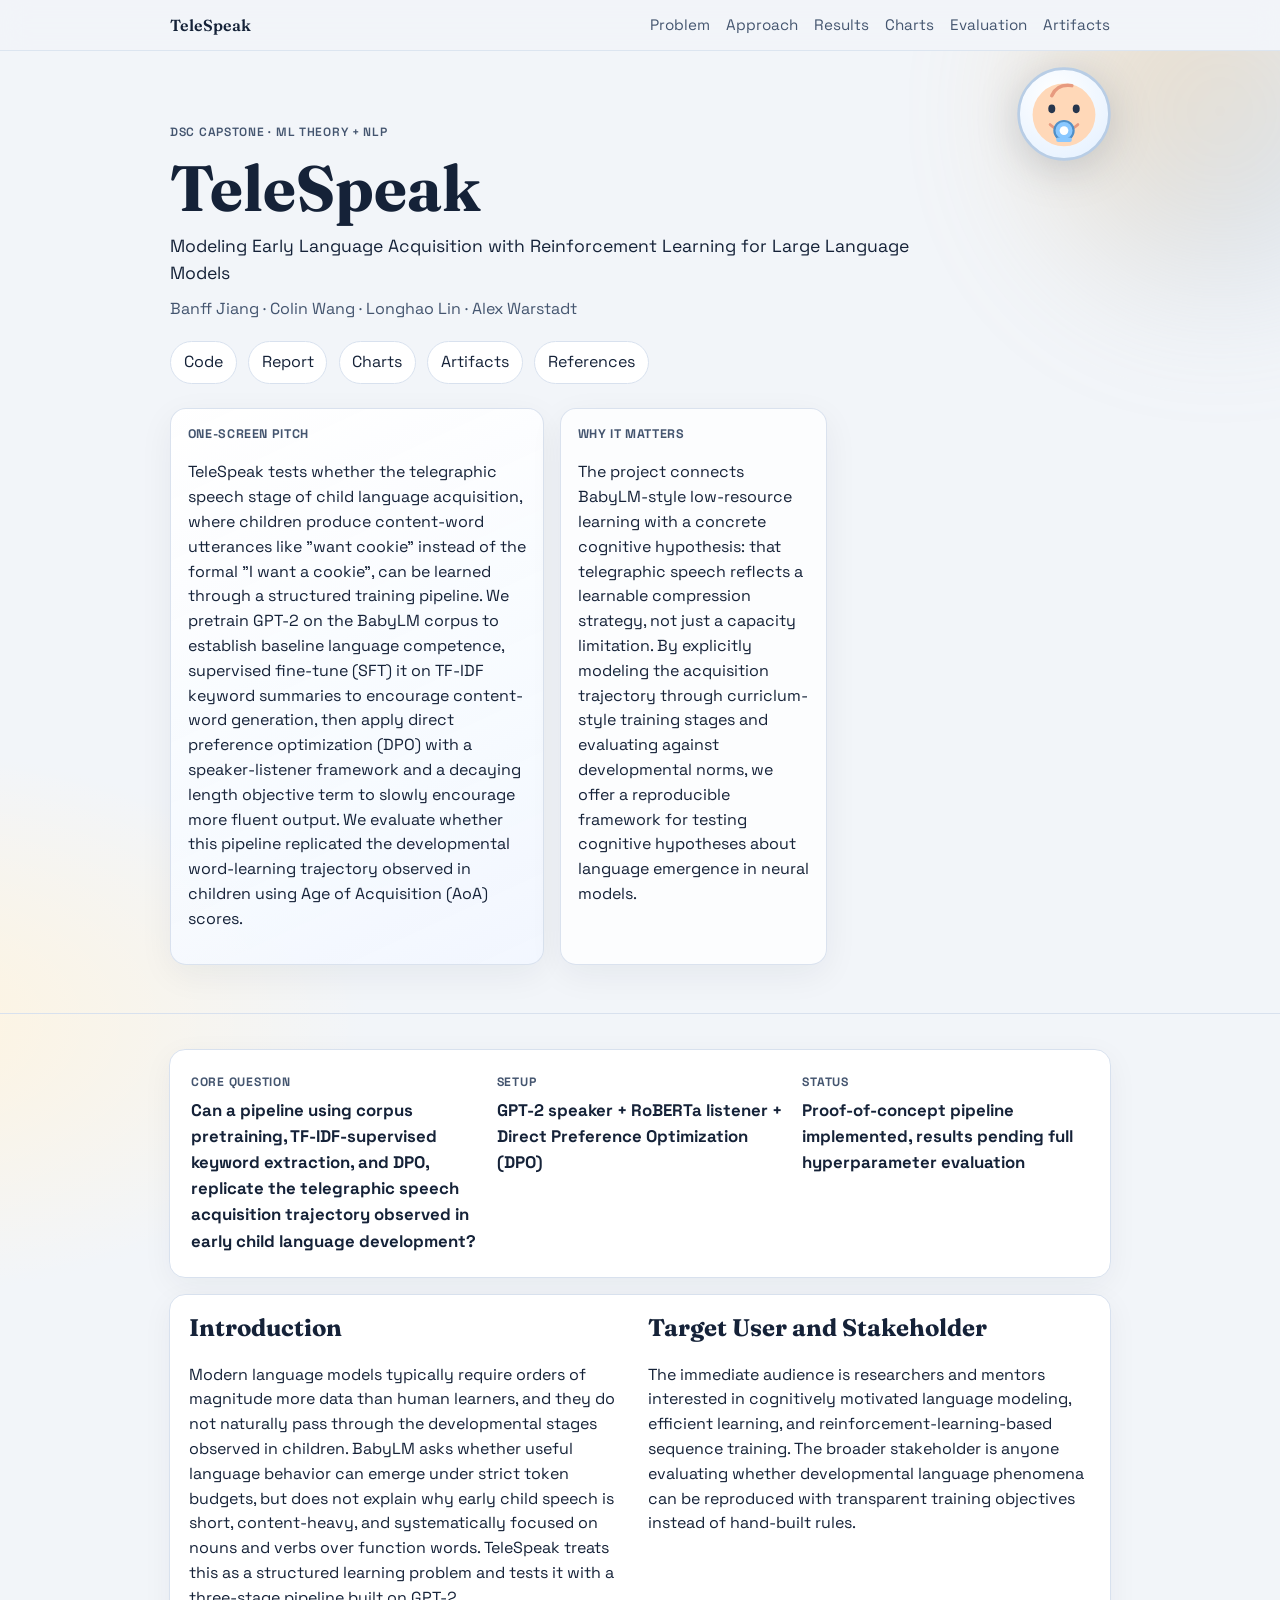
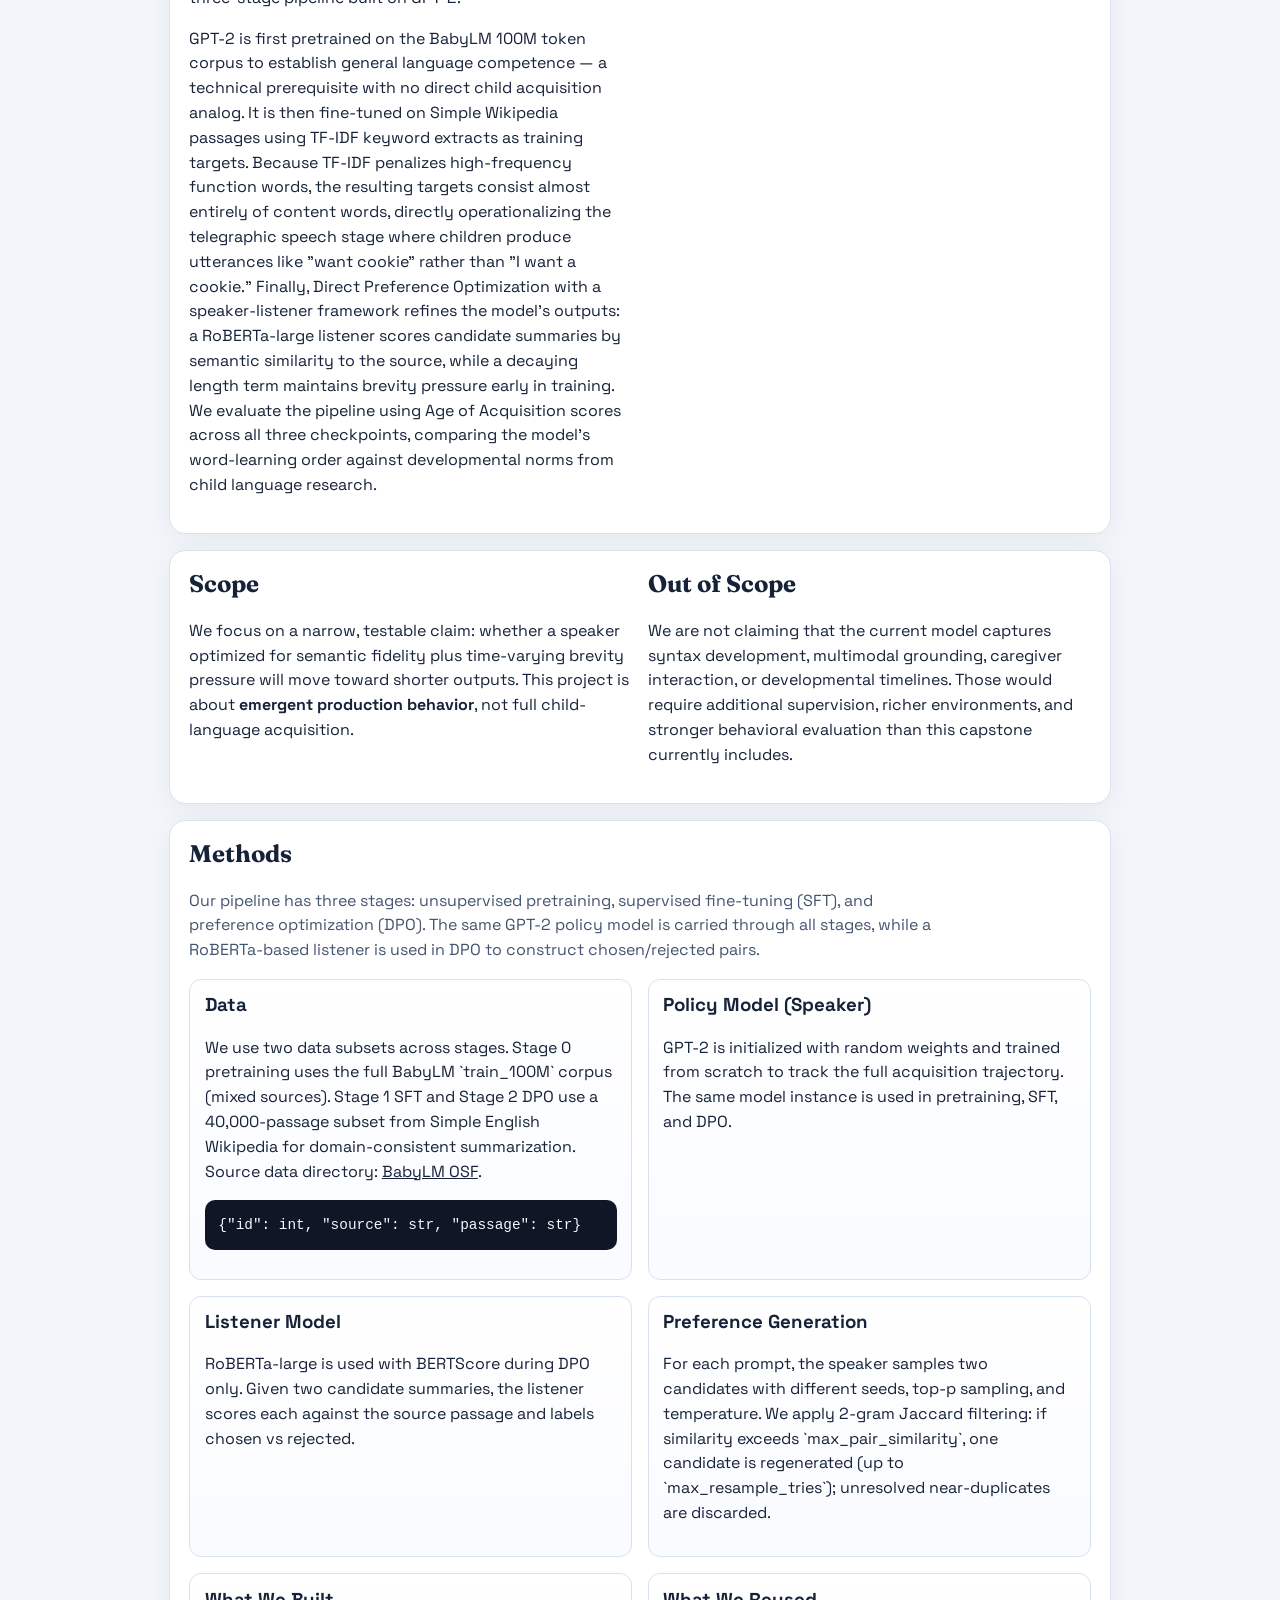
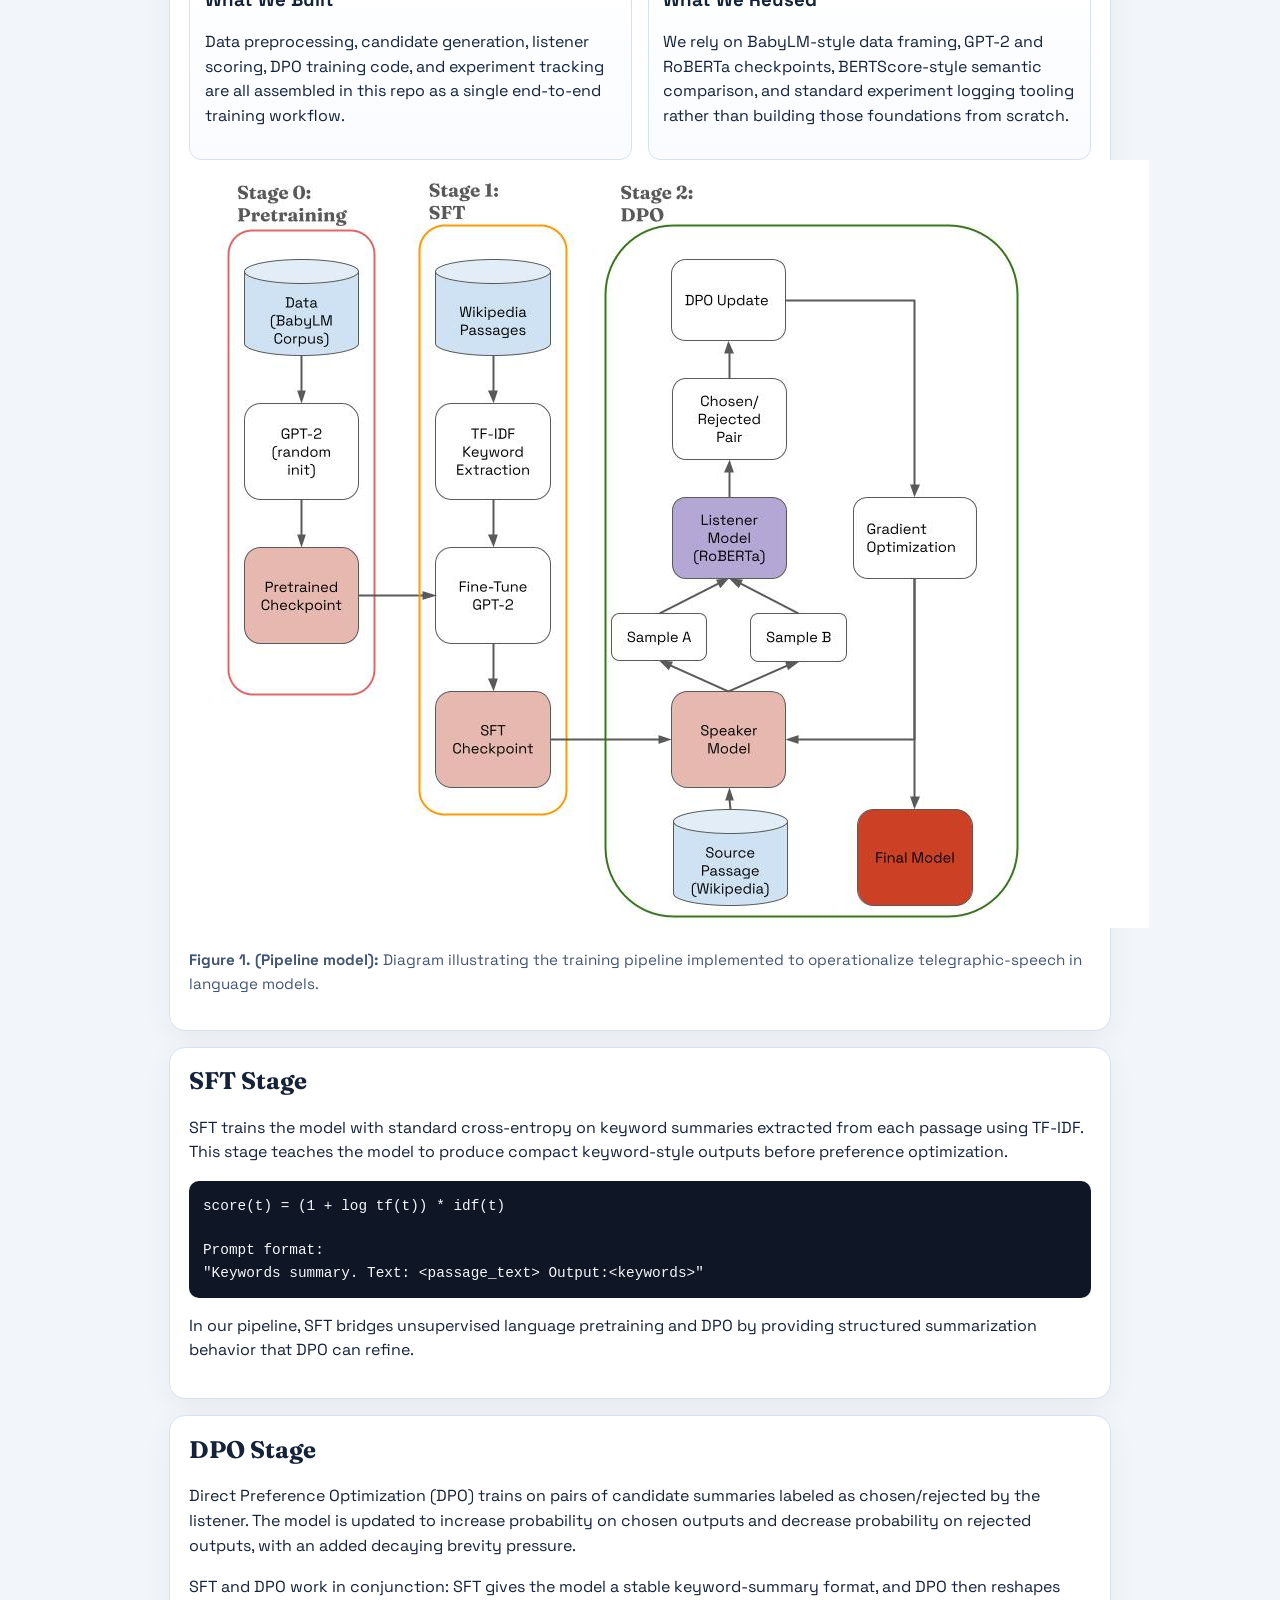
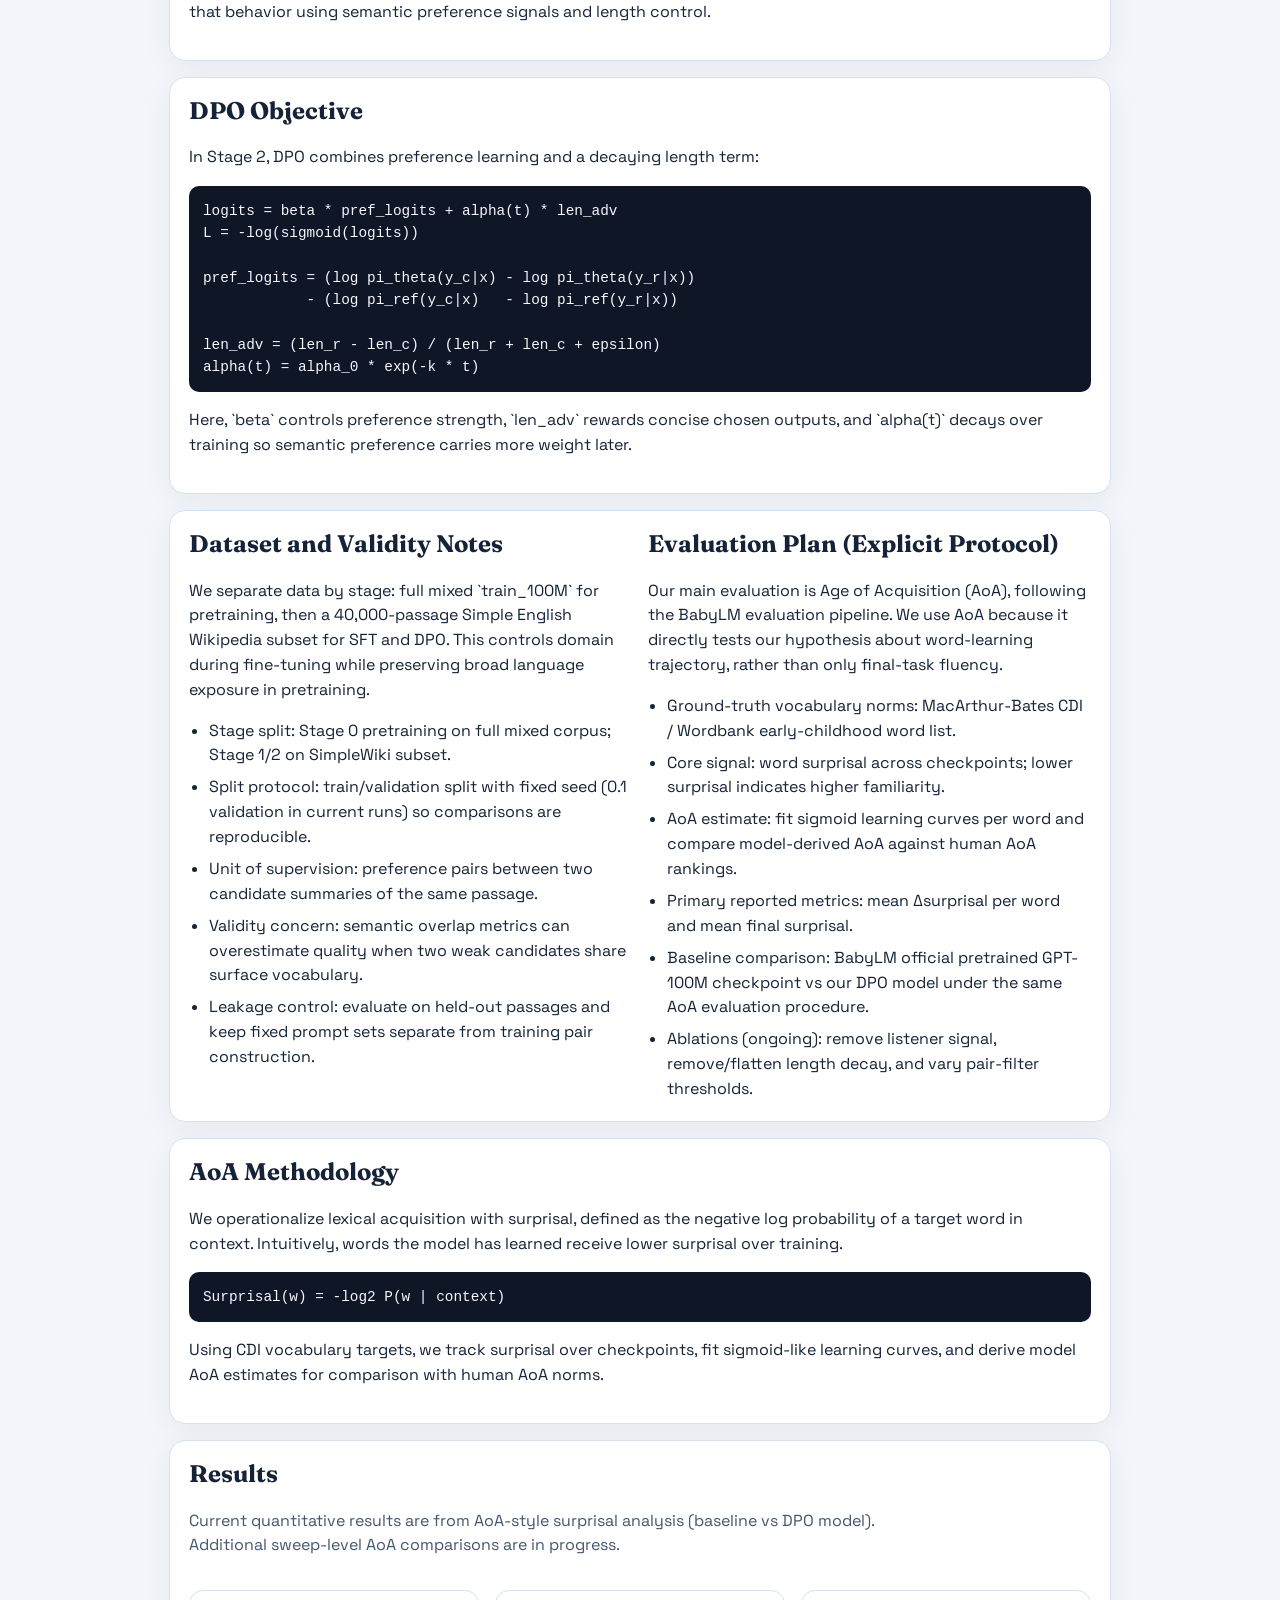
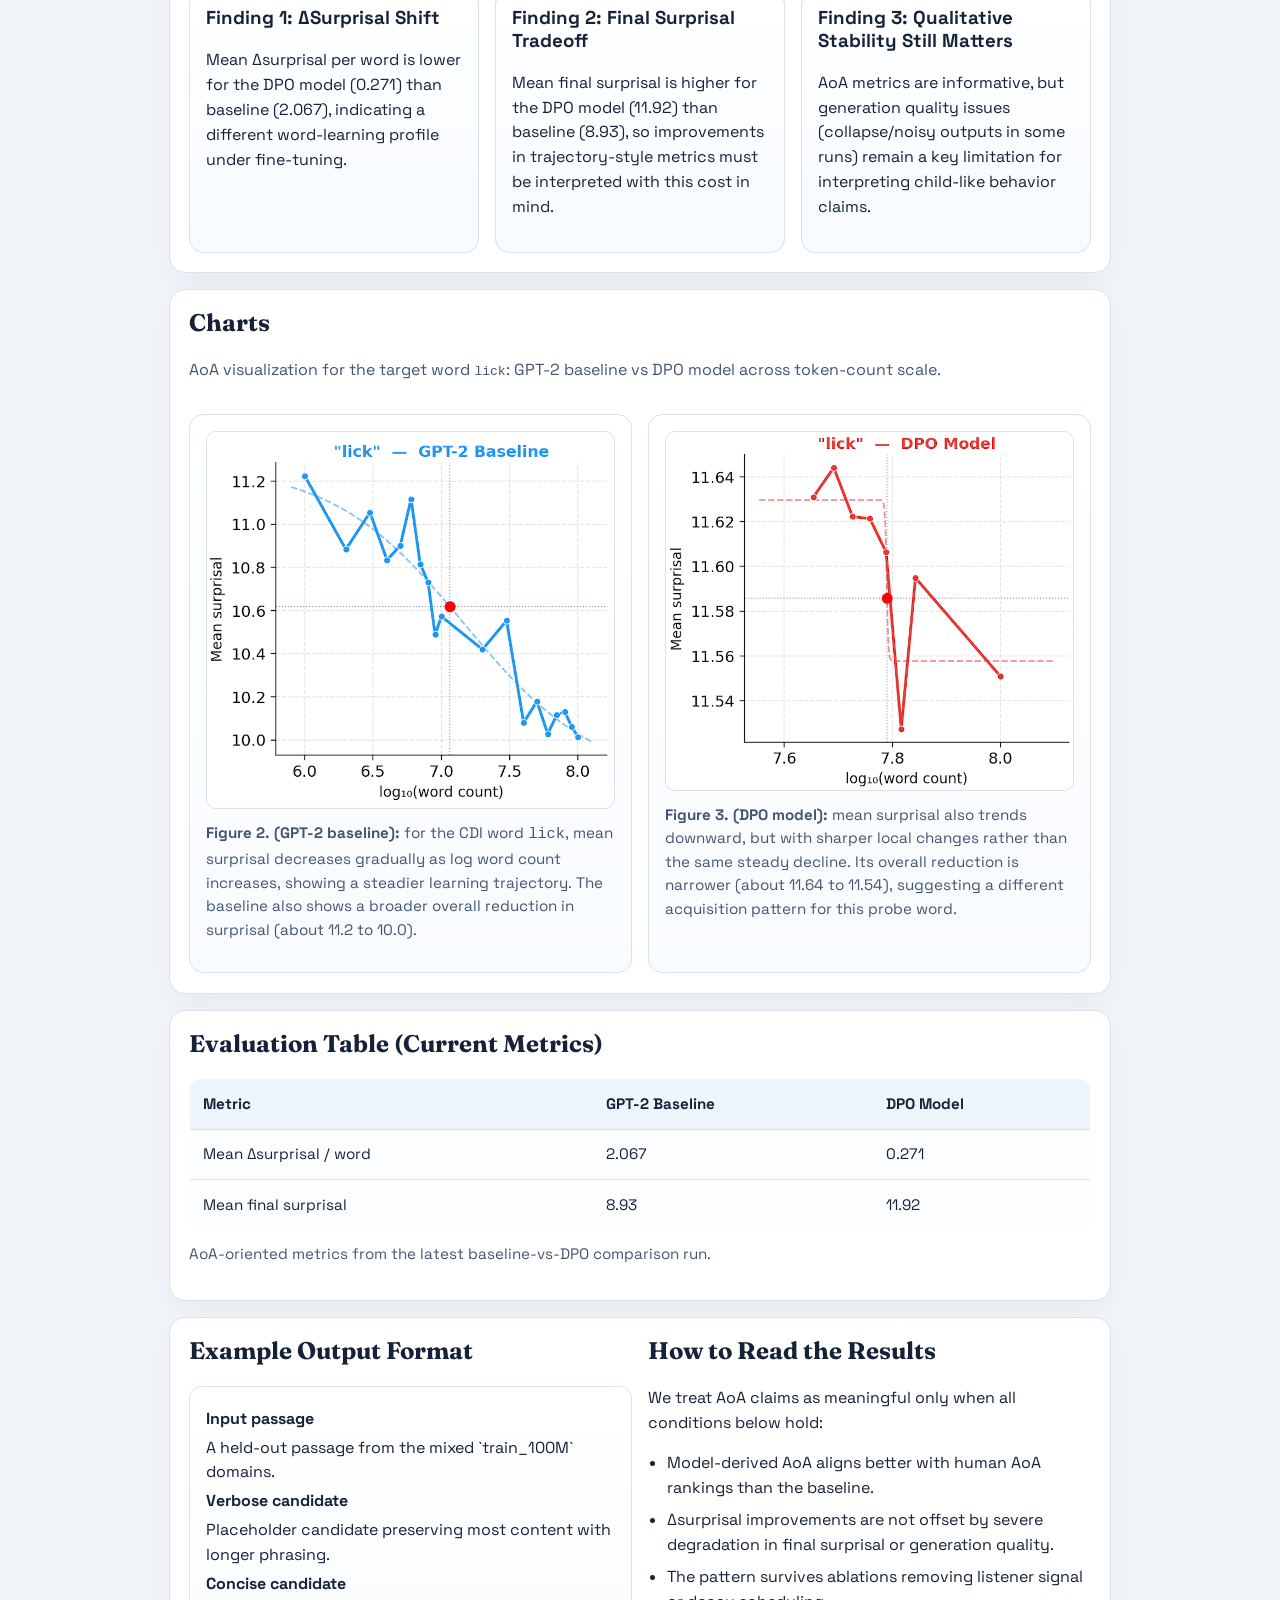
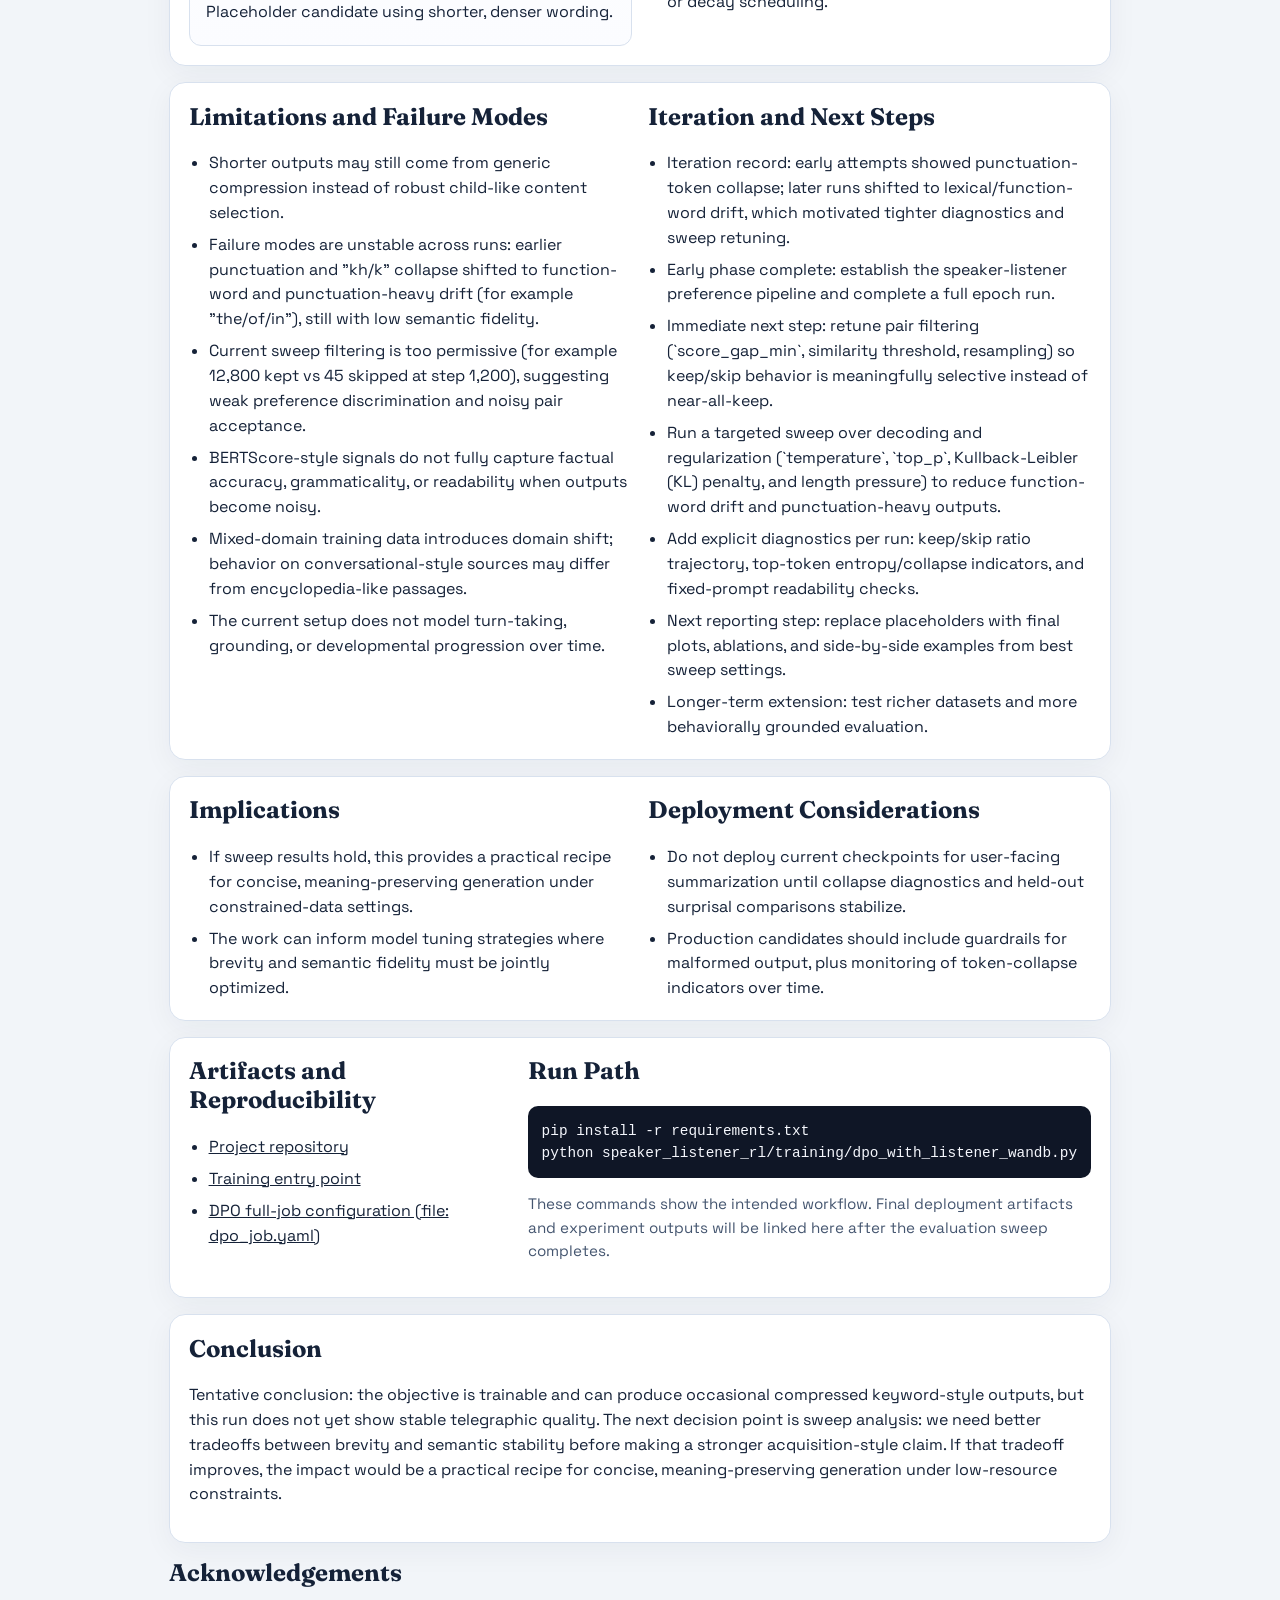
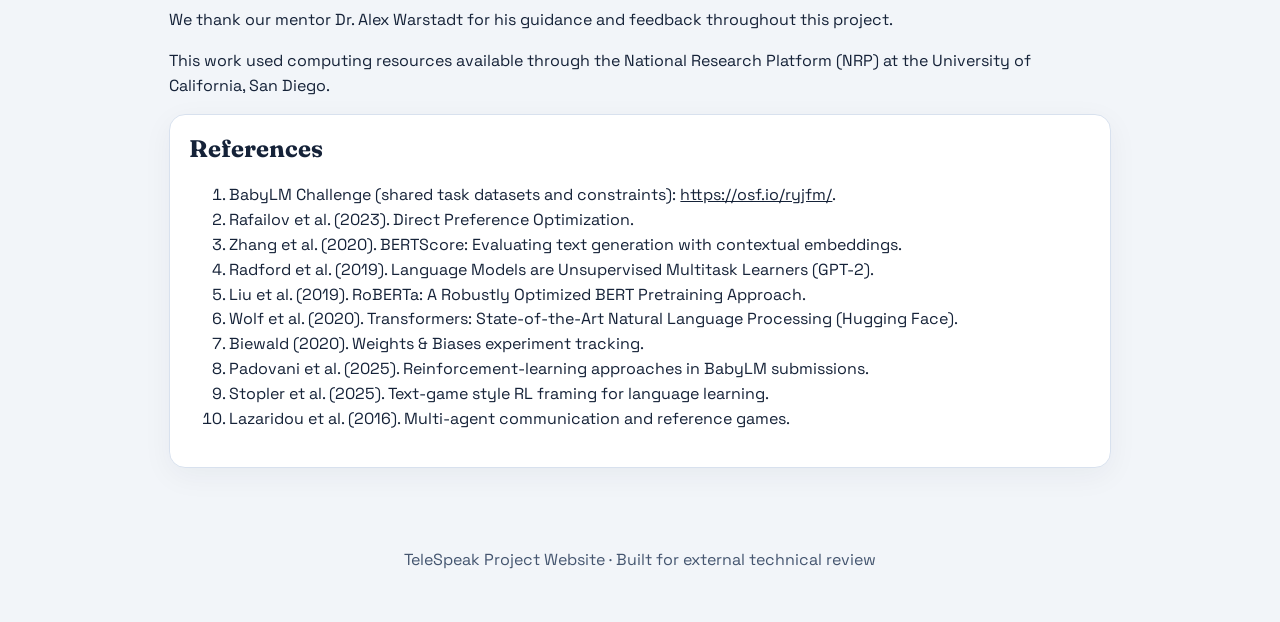
==== commit 38ab0a10: "fixing issues with mobile view" ====
--- a/index.html
+++ b/index.html
@@ -131,7 +131,6 @@
         Our pipeline has three stages: unsupervised pretraining, supervised fine-tuning (SFT), and preference optimization (DPO).
         The same GPT-2 policy model is carried through all stages, while a RoBERTa-based listener is used in DPO to construct chosen/rejected pairs.
       </p>
-      <img class="pipeline-diagram" src="figures/dsc_capstone_diagram.jpg" alt="Diagram showing the pipeline for training the LM." />
       <div class="cards">
         <article class="card">
           <h3>Data</h3>
@@ -165,6 +164,10 @@
           <p>We rely on BabyLM-style data framing, GPT-2 and RoBERTa checkpoints, BERTScore-style semantic comparison, and standard experiment logging tooling rather than building those foundations from scratch.</p>
         </article>
       </div>
+      <img class="pipeline-diagram" src="figures/dsc_capstone_diagram.jpg" alt="Diagram showing the pipeline for training the LM." />
+      <p class="caption">
+        <strong>Figure 1. (Pipeline model):</strong> Diagram illustrating the training pipeline implemented to operationalize telegraphic-speech in language models.
+      </p>
     </section>
 
     <section id="sft" class="panel">
@@ -296,14 +299,14 @@
         <article class="chart-card">
           <img class="chart-image" src="figures/lick_gpt2.png" alt="AoA curve for word 'lick' using GPT-2 baseline" />
           <p class="caption">
-            <strong>Figure 1 (GPT-2 baseline):</strong> for the CDI word <code>lick</code>, mean surprisal decreases gradually as log word count increases, showing a steadier learning trajectory.
+            <strong>Figure 2. (GPT-2 baseline):</strong> for the CDI word <code>lick</code>, mean surprisal decreases gradually as log word count increases, showing a steadier learning trajectory.
             The baseline also shows a broader overall reduction in surprisal (about 11.2 to 10.0).
           </p>
         </article>
         <article class="chart-card">
           <img class="chart-image" src="figures/lick_dpo.png" alt="AoA curve for word 'lick' using DPO model" />
           <p class="caption">
-            <strong>Figure 2 (DPO model):</strong> mean surprisal also trends downward, but with sharper local changes rather than the same steady decline.
+            <strong>Figure 3. (DPO model):</strong> mean surprisal also trends downward, but with sharper local changes rather than the same steady decline.
             Its overall reduction is narrower (about 11.64 to 11.54), suggesting a different acquisition pattern for this probe word.
           </p>
         </article>
--- a/styles.css
+++ b/styles.css
@@ -170,6 +170,7 @@
 }
 
 .hero-card {
+  min-width: 0;
   padding: 1rem 1.05rem;
   border-radius: 16px;
   border: 1px solid rgba(216, 225, 238, 0.95);
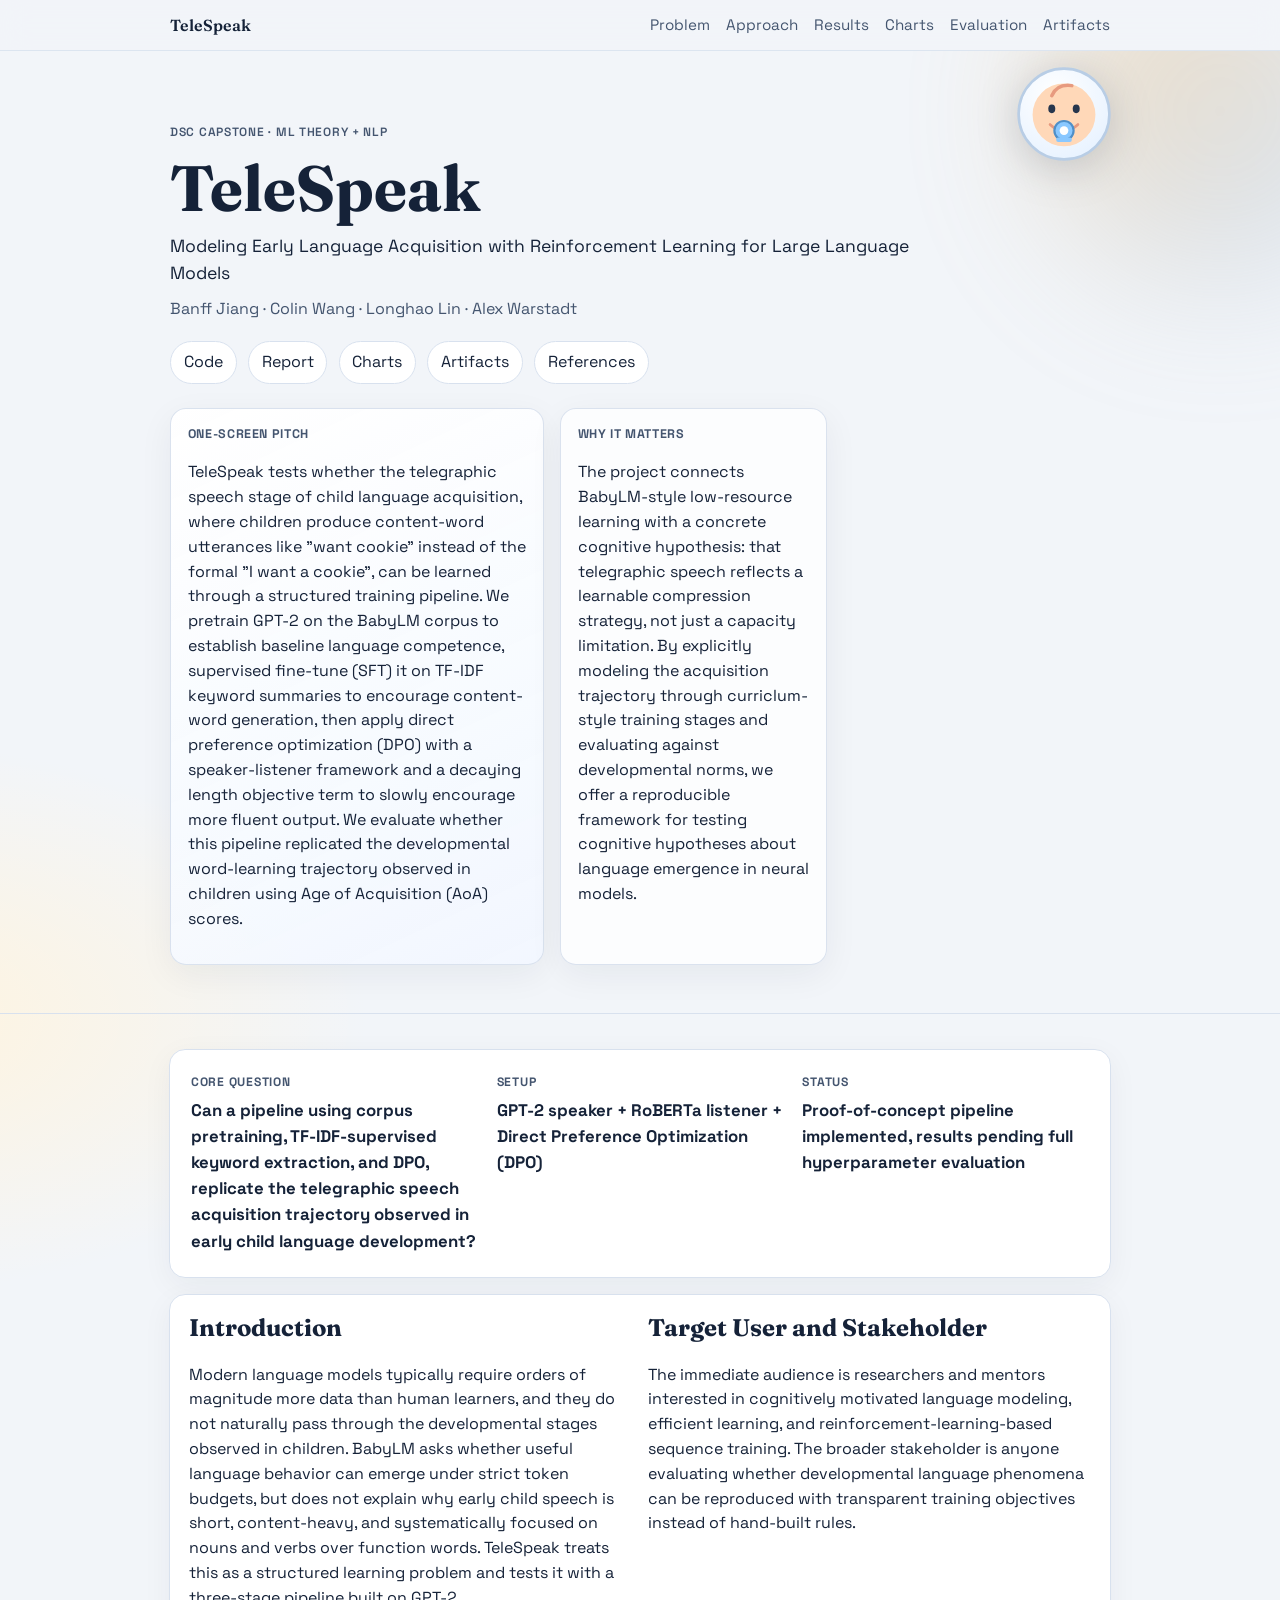
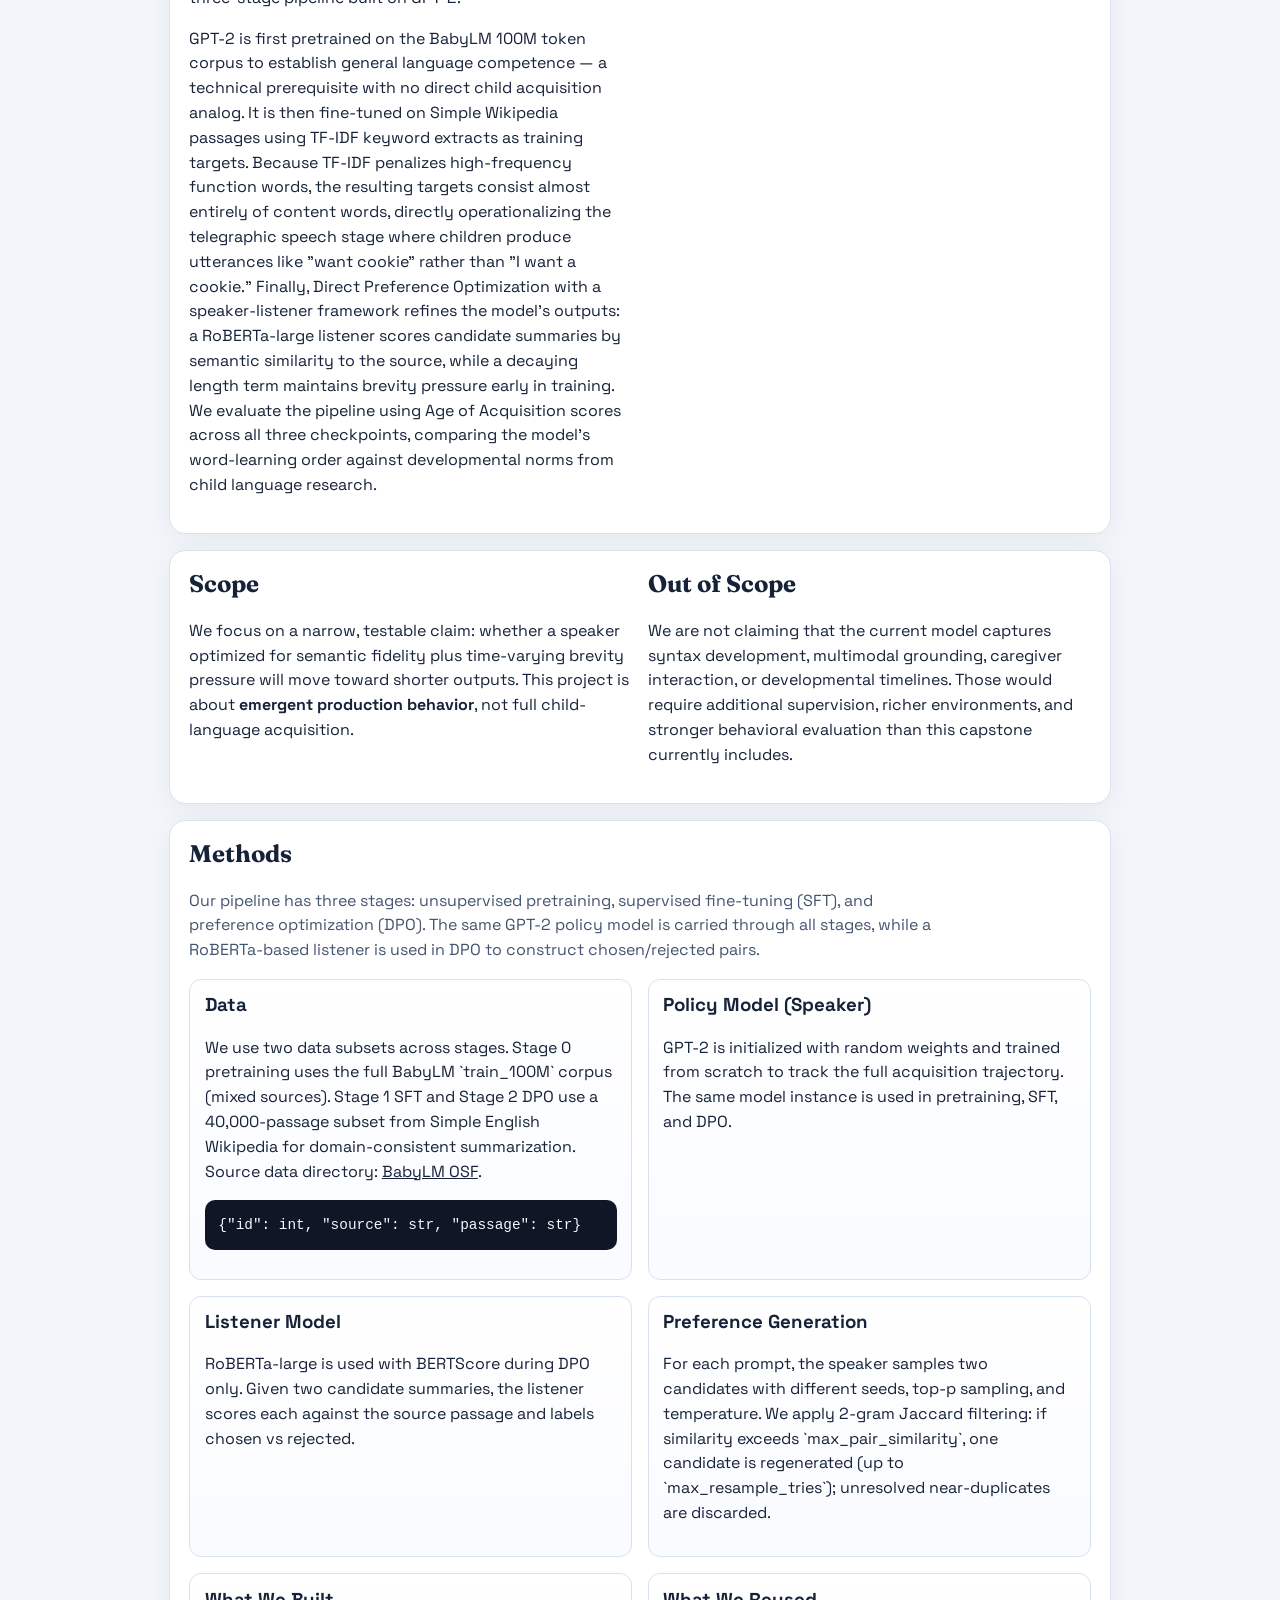
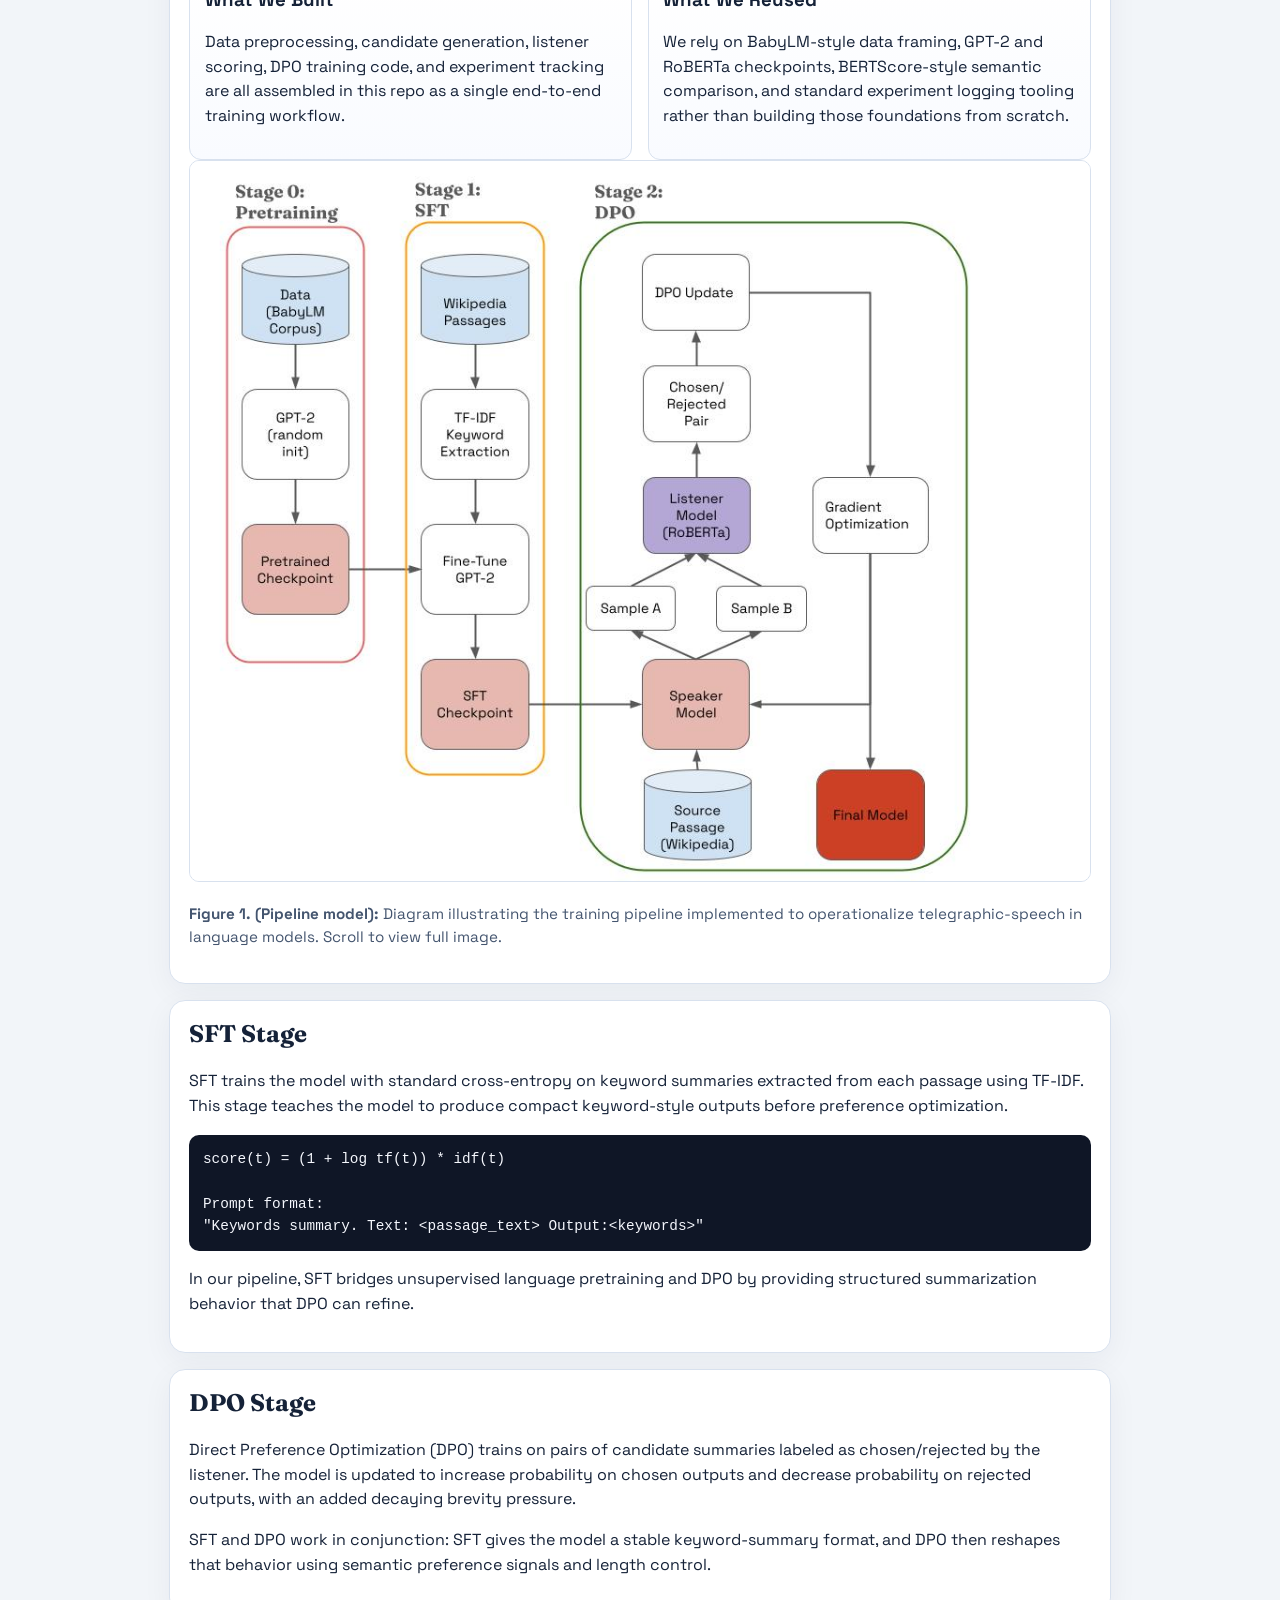
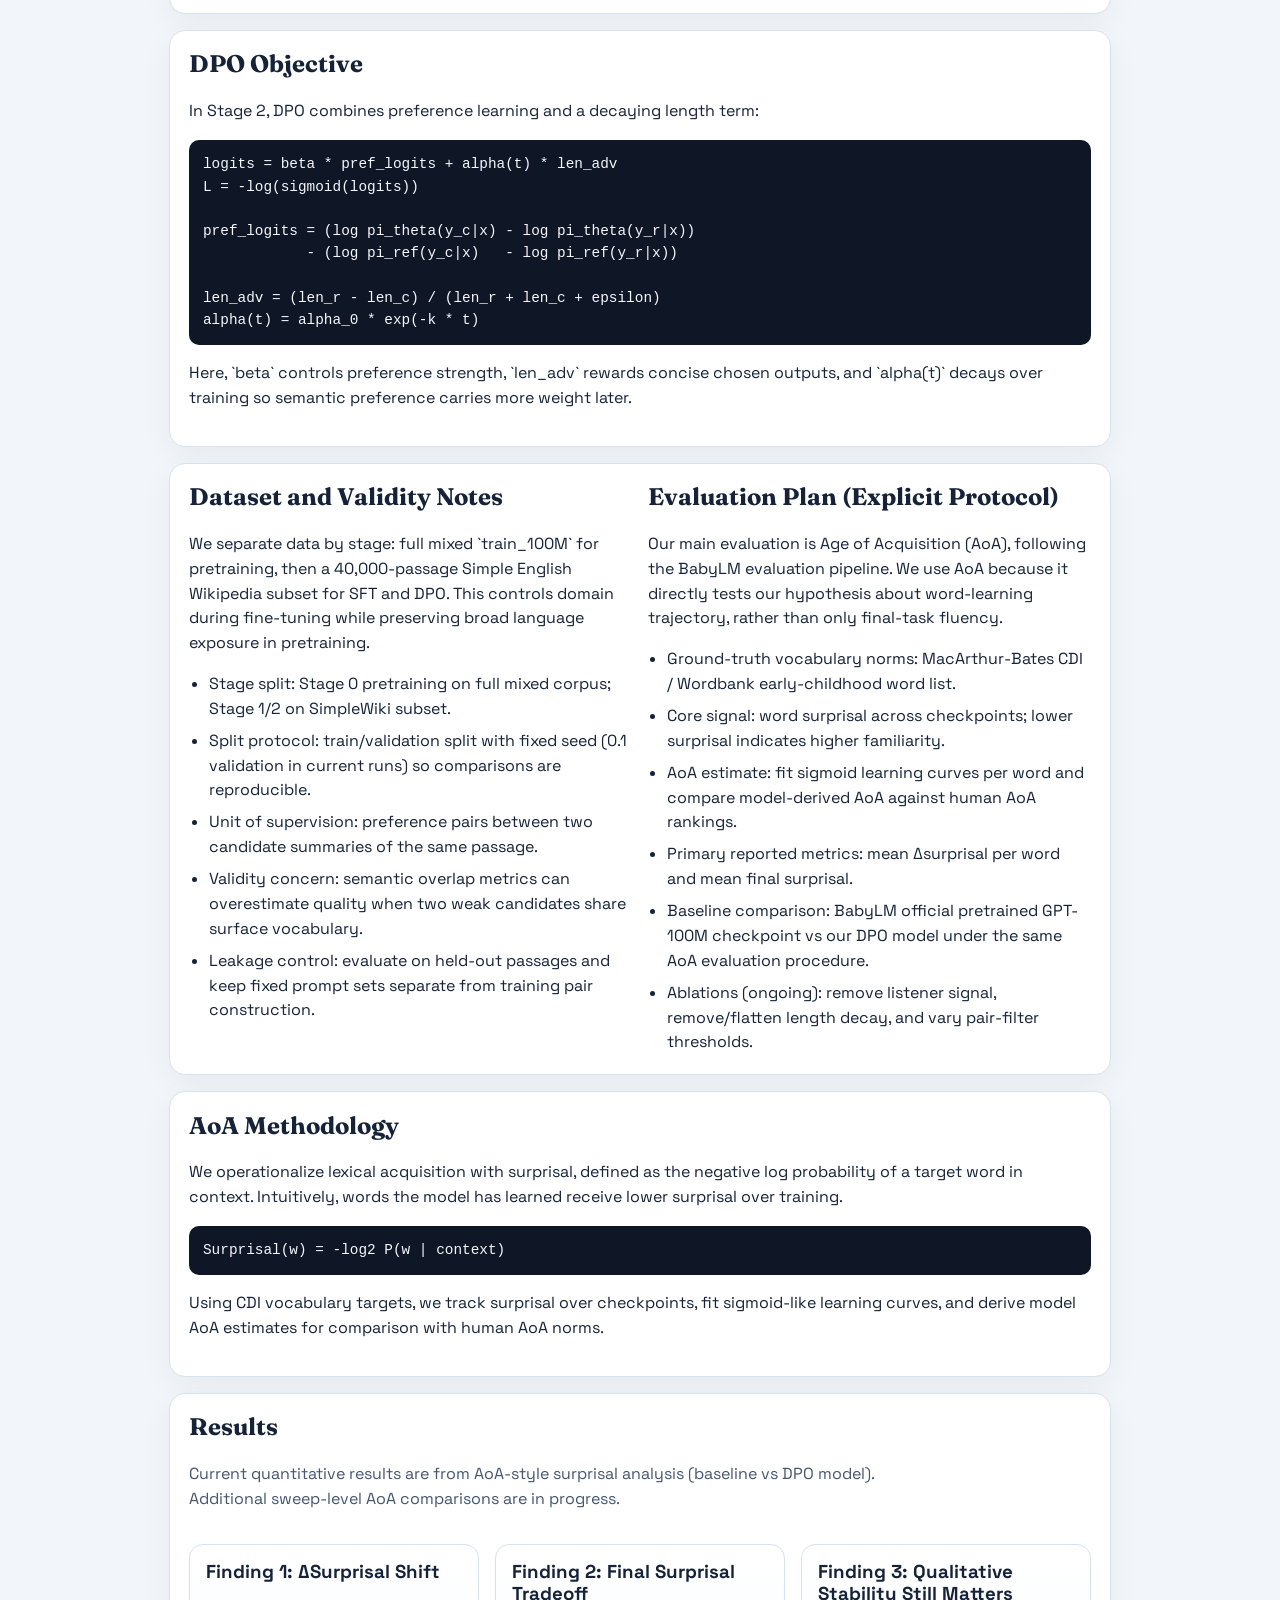
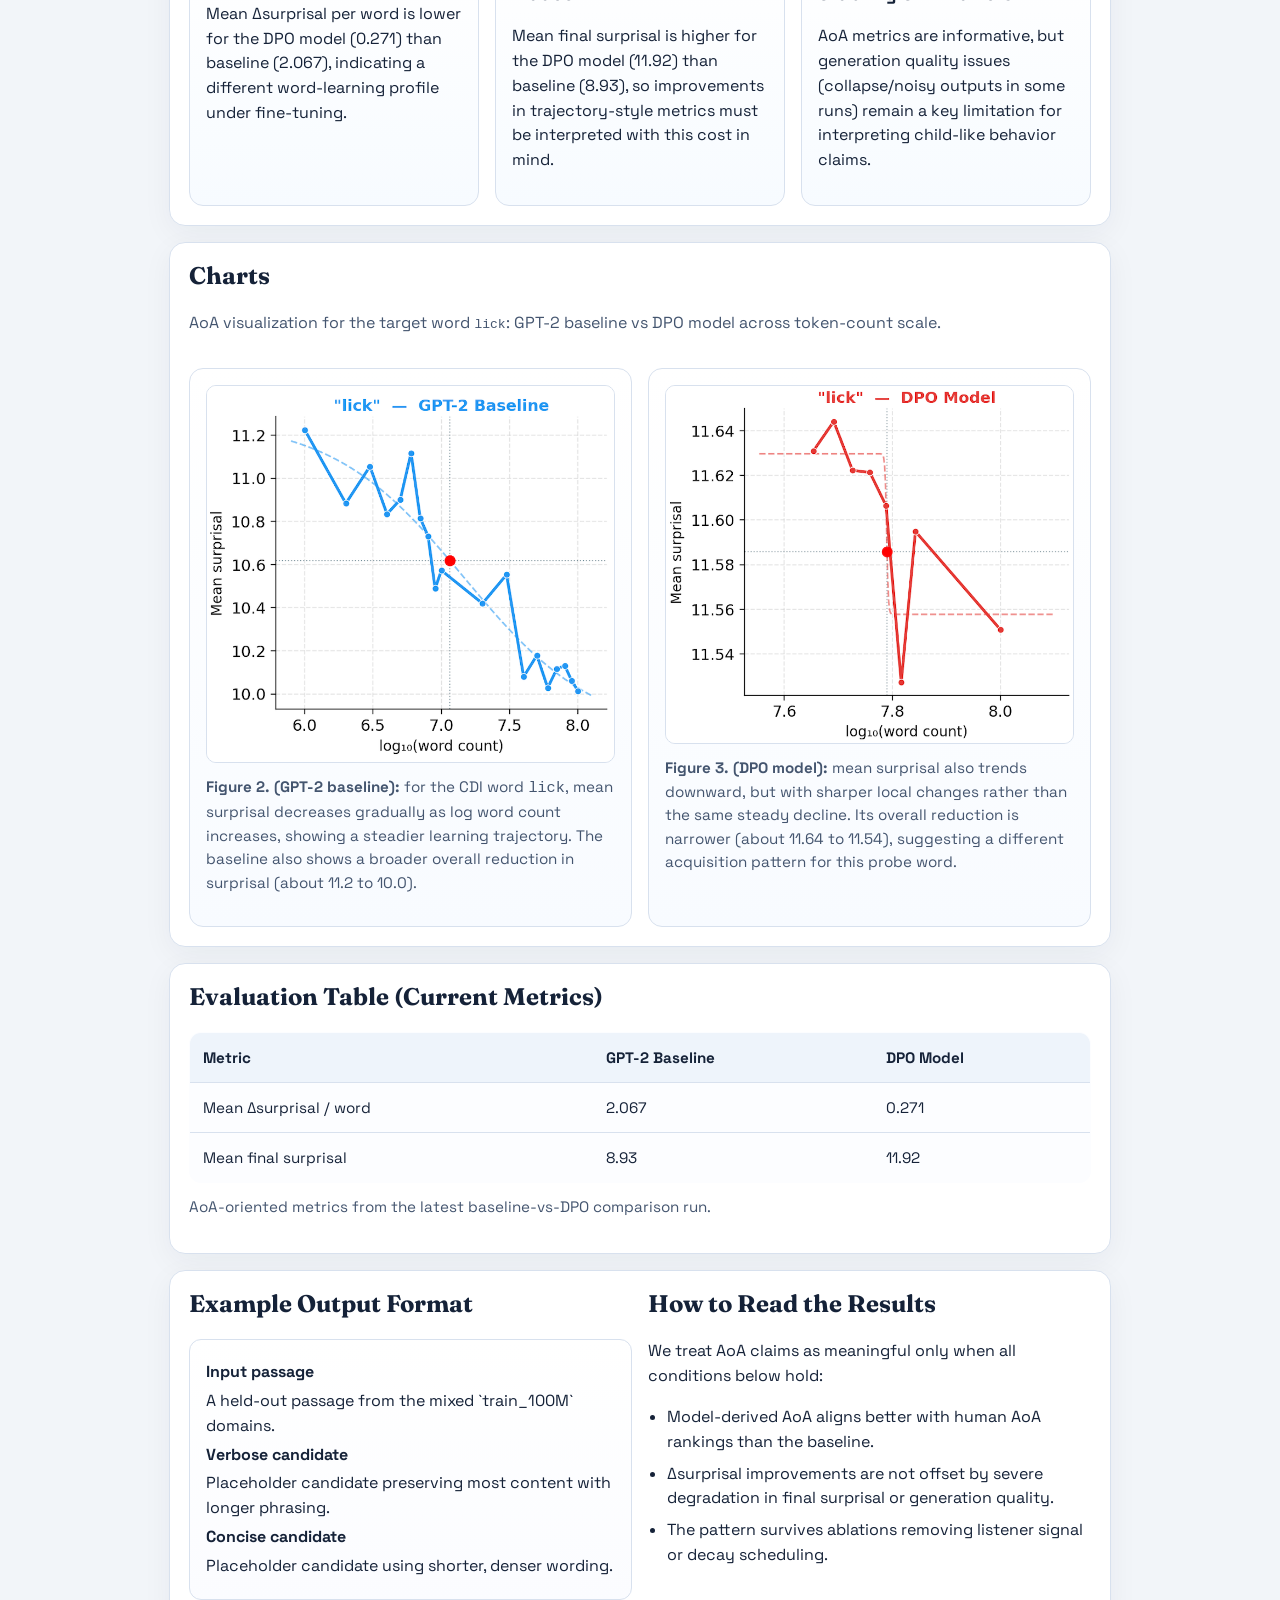
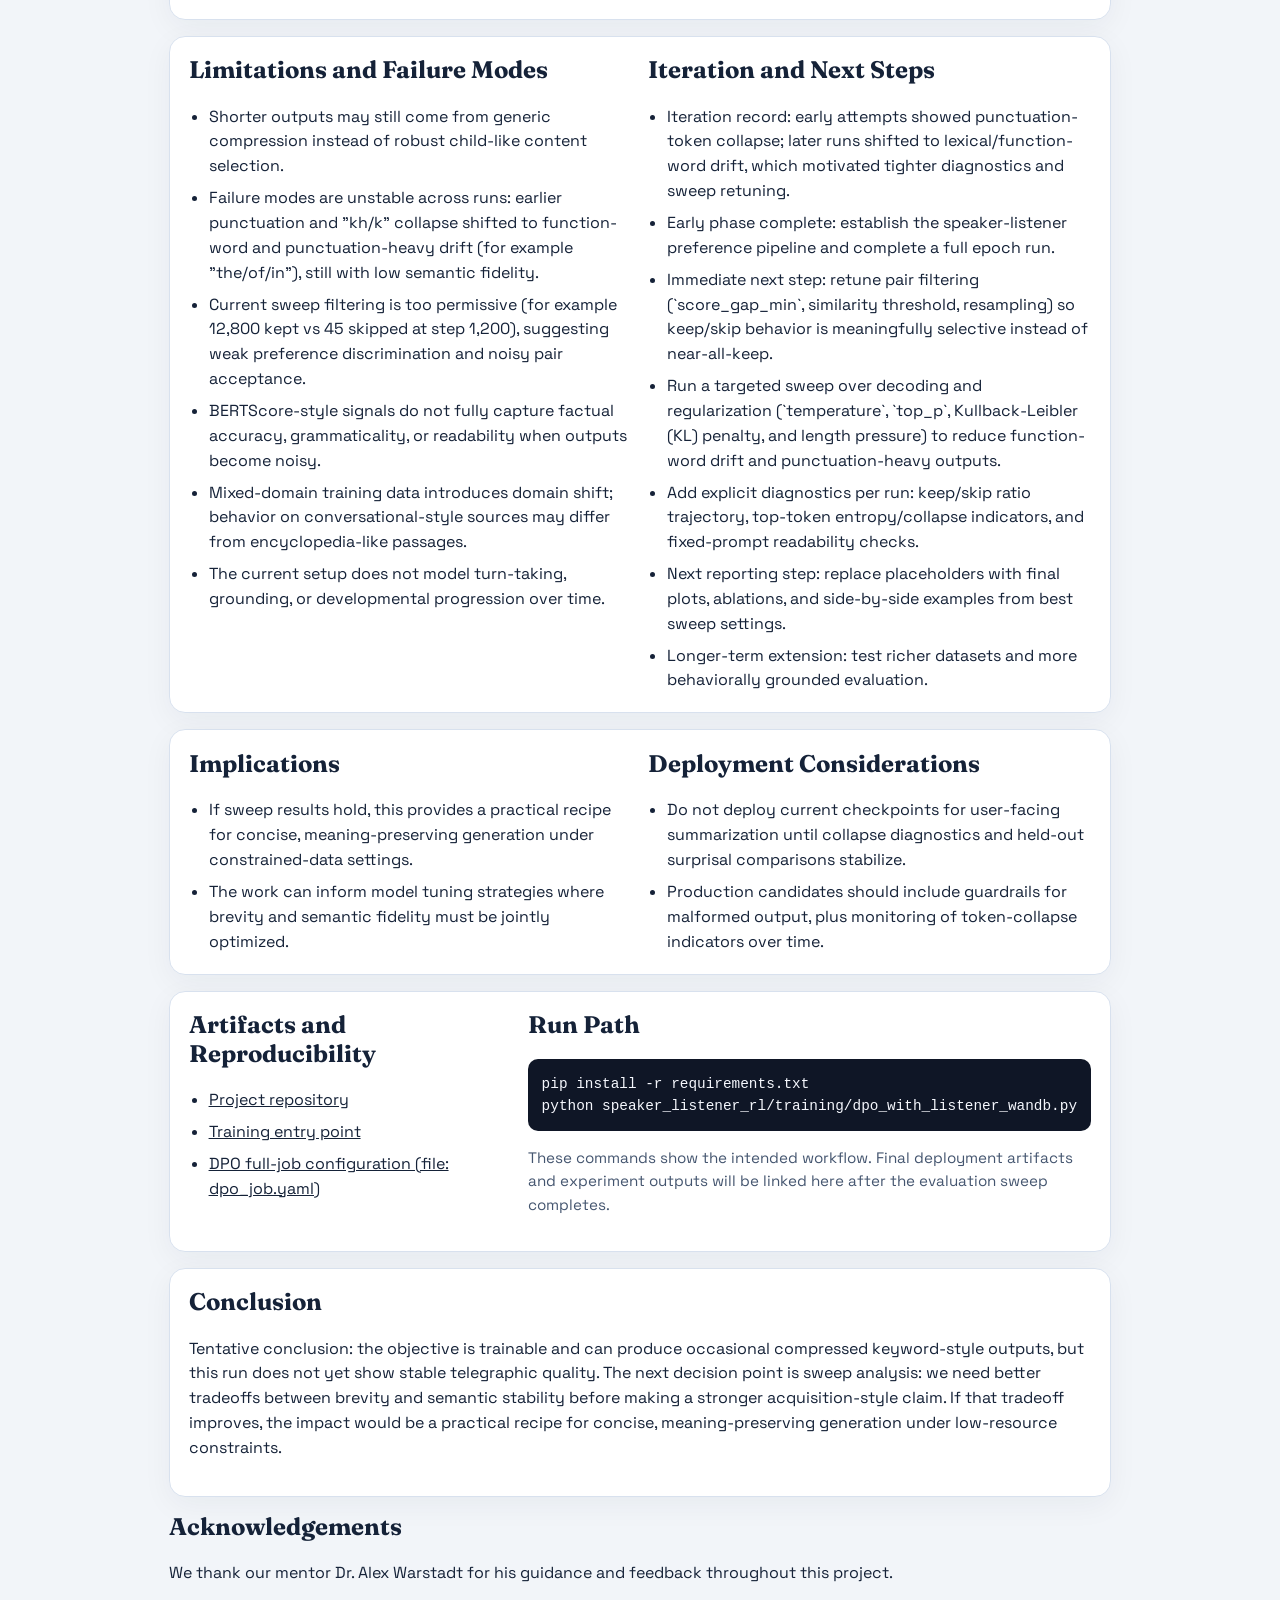
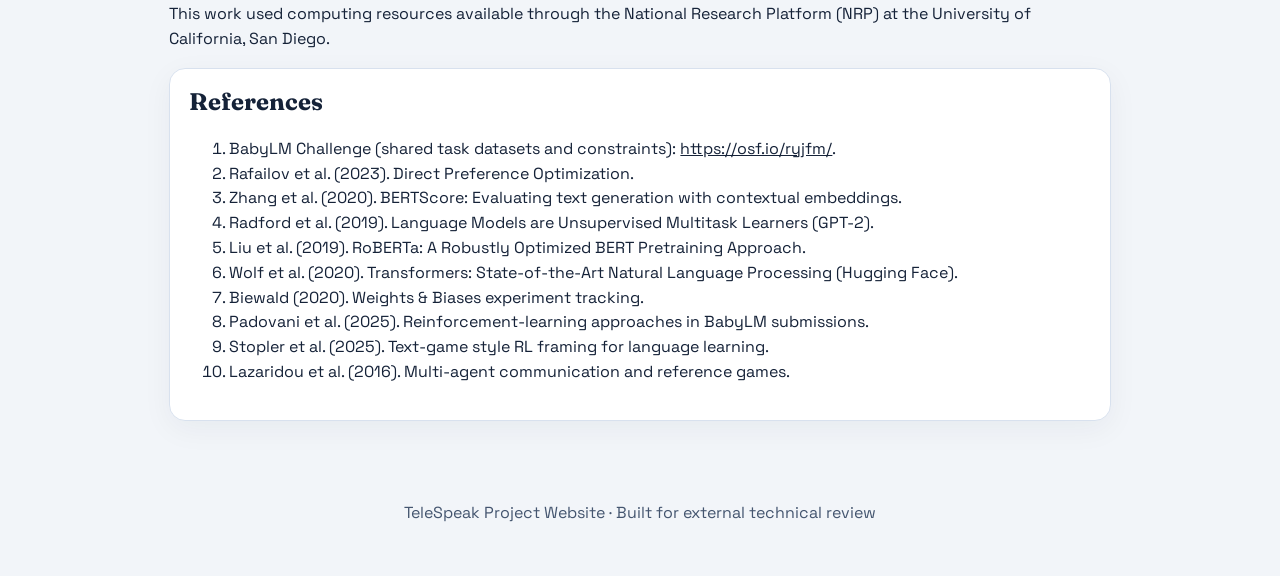
==== commit 0b16522f: "added scrolling to fit image on mobile" ====
--- a/index.html
+++ b/index.html
@@ -164,9 +164,11 @@
           <p>We rely on BabyLM-style data framing, GPT-2 and RoBERTa checkpoints, BERTScore-style semantic comparison, and standard experiment logging tooling rather than building those foundations from scratch.</p>
         </article>
       </div>
-      <img class="pipeline-diagram" src="figures/dsc_capstone_diagram.jpg" alt="Diagram showing the pipeline for training the LM." />
+      <div class="pipeline-figure">
+        <img class="pipeline-image" src="figures/dsc_capstone_diagram.jpg" alt="Diagram showing the pipeline for training the LM." />
+      </div>
       <p class="caption">
-        <strong>Figure 1. (Pipeline model):</strong> Diagram illustrating the training pipeline implemented to operationalize telegraphic-speech in language models.
+        <strong>Figure 1. (Pipeline model):</strong> Diagram illustrating the training pipeline implemented to operationalize telegraphic-speech in language models. Scroll to view full image.
       </p>
     </section>
 
--- a/styles.css
+++ b/styles.css
@@ -296,6 +296,21 @@
 
 .chart-image {
   display: block;
+  width: 100%;
+  height: auto;
+  border-radius: 10px;
+  border: 1px solid var(--line);
+  background: #f6f8fc;
+}
+
+.pipeline-figure {
+  width: 100%;
+  overflow-x: auto; 
+  -webkit-overflow-scrolling: touch;
+}
+
+.pipeline-image {
+  max-width: none;
   width: 100%;
   height: auto;
   border-radius: 10px;
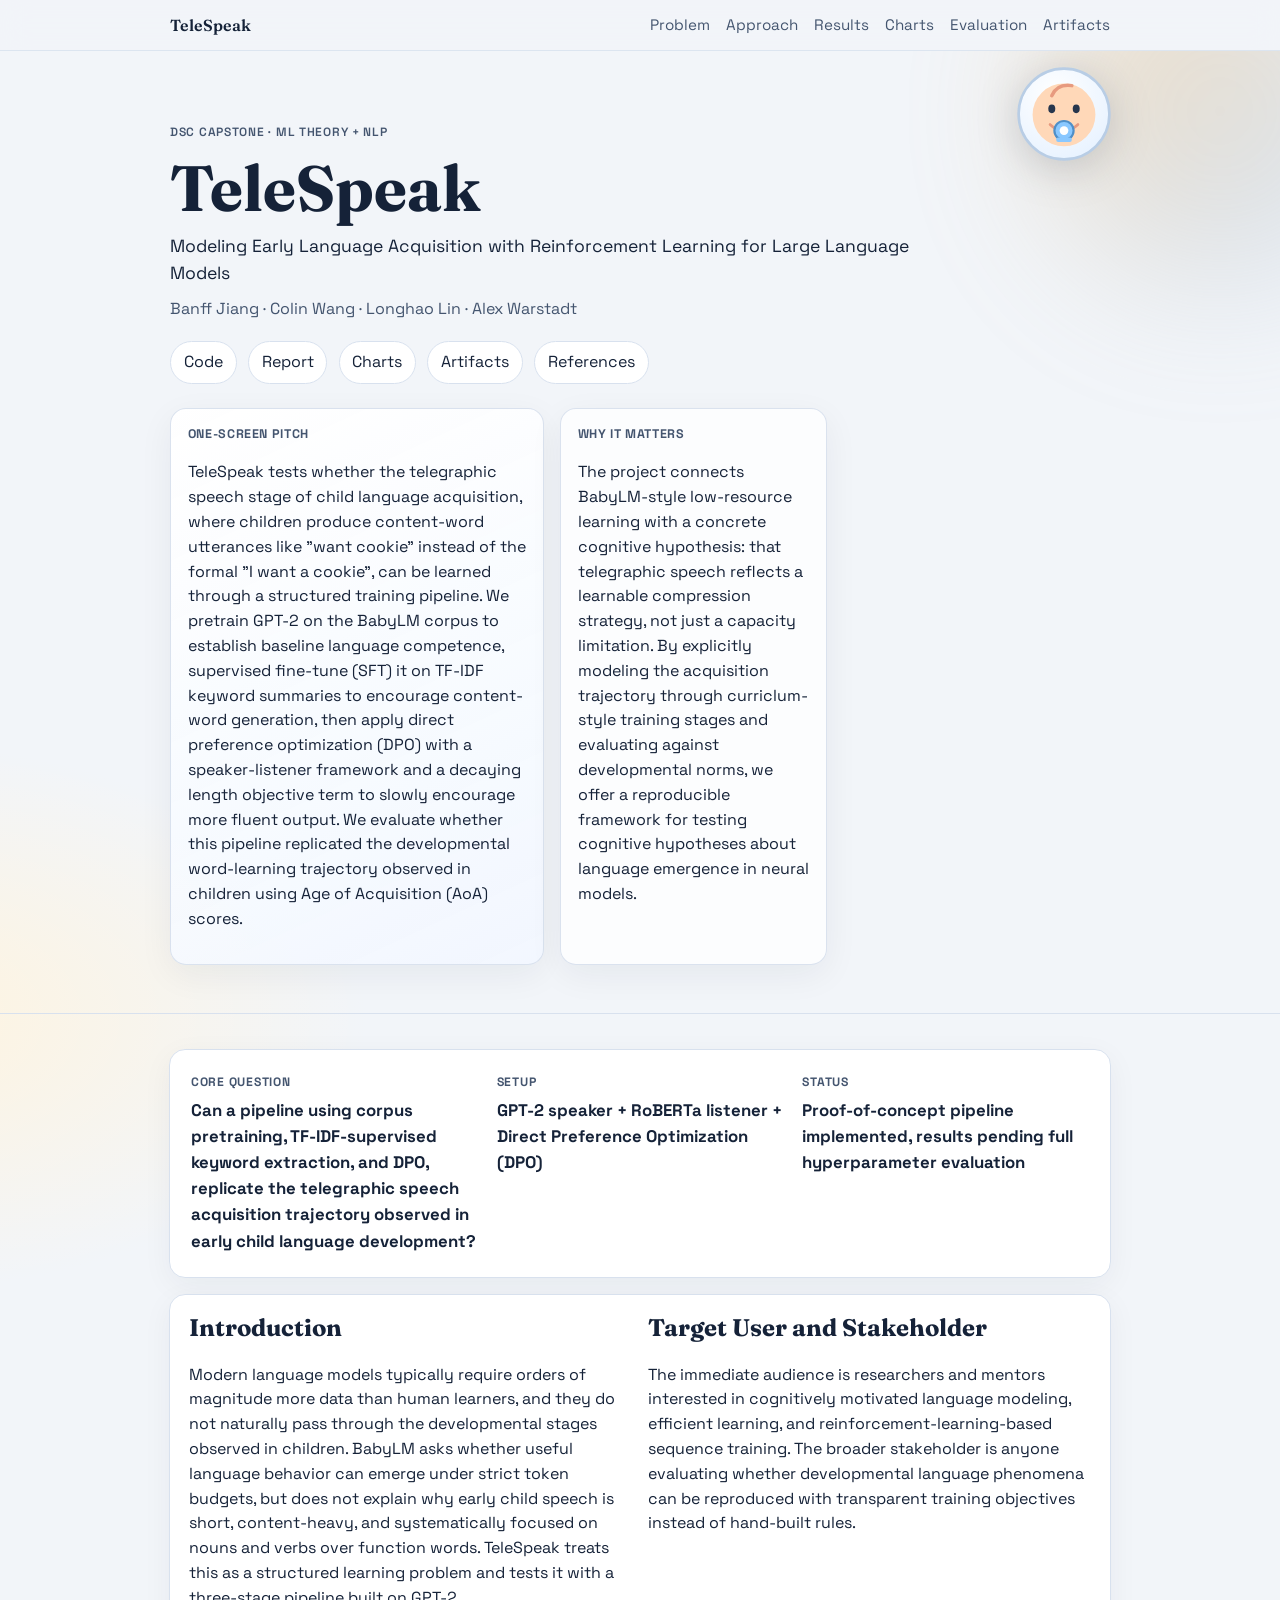
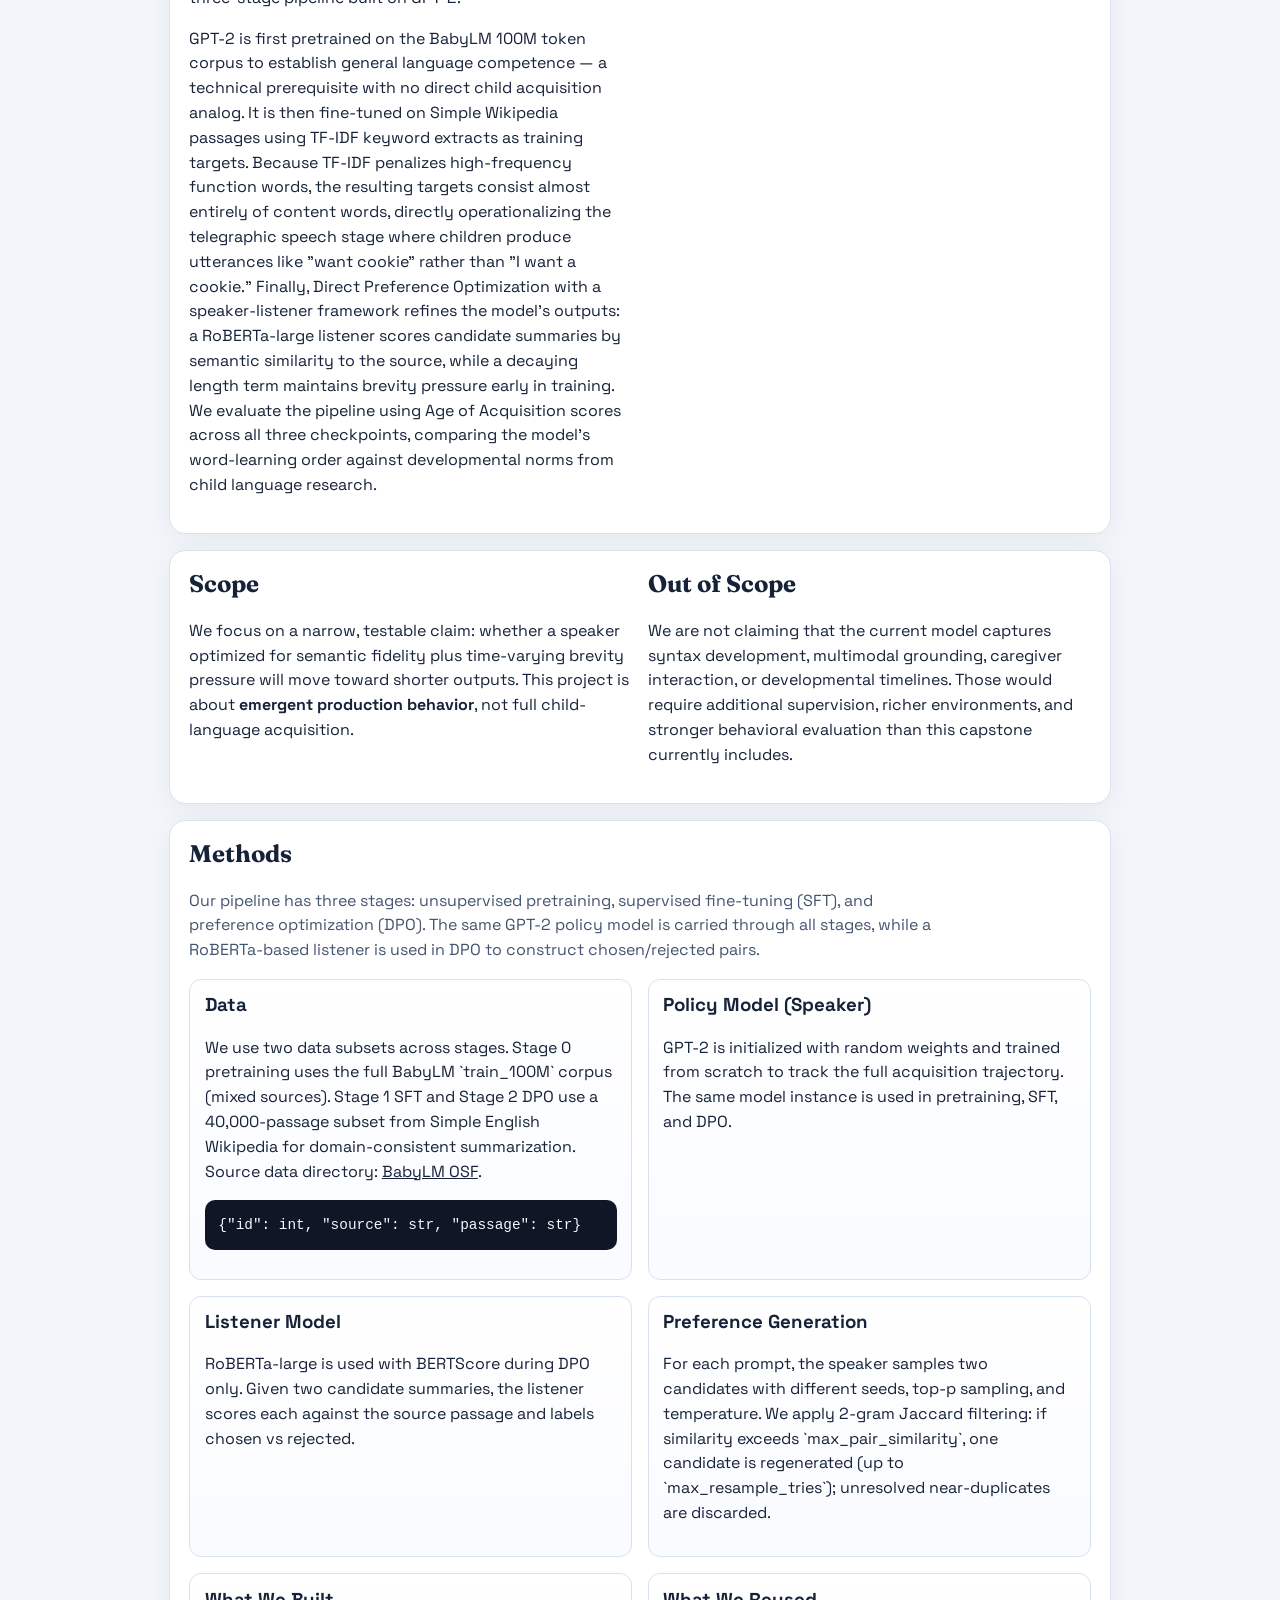
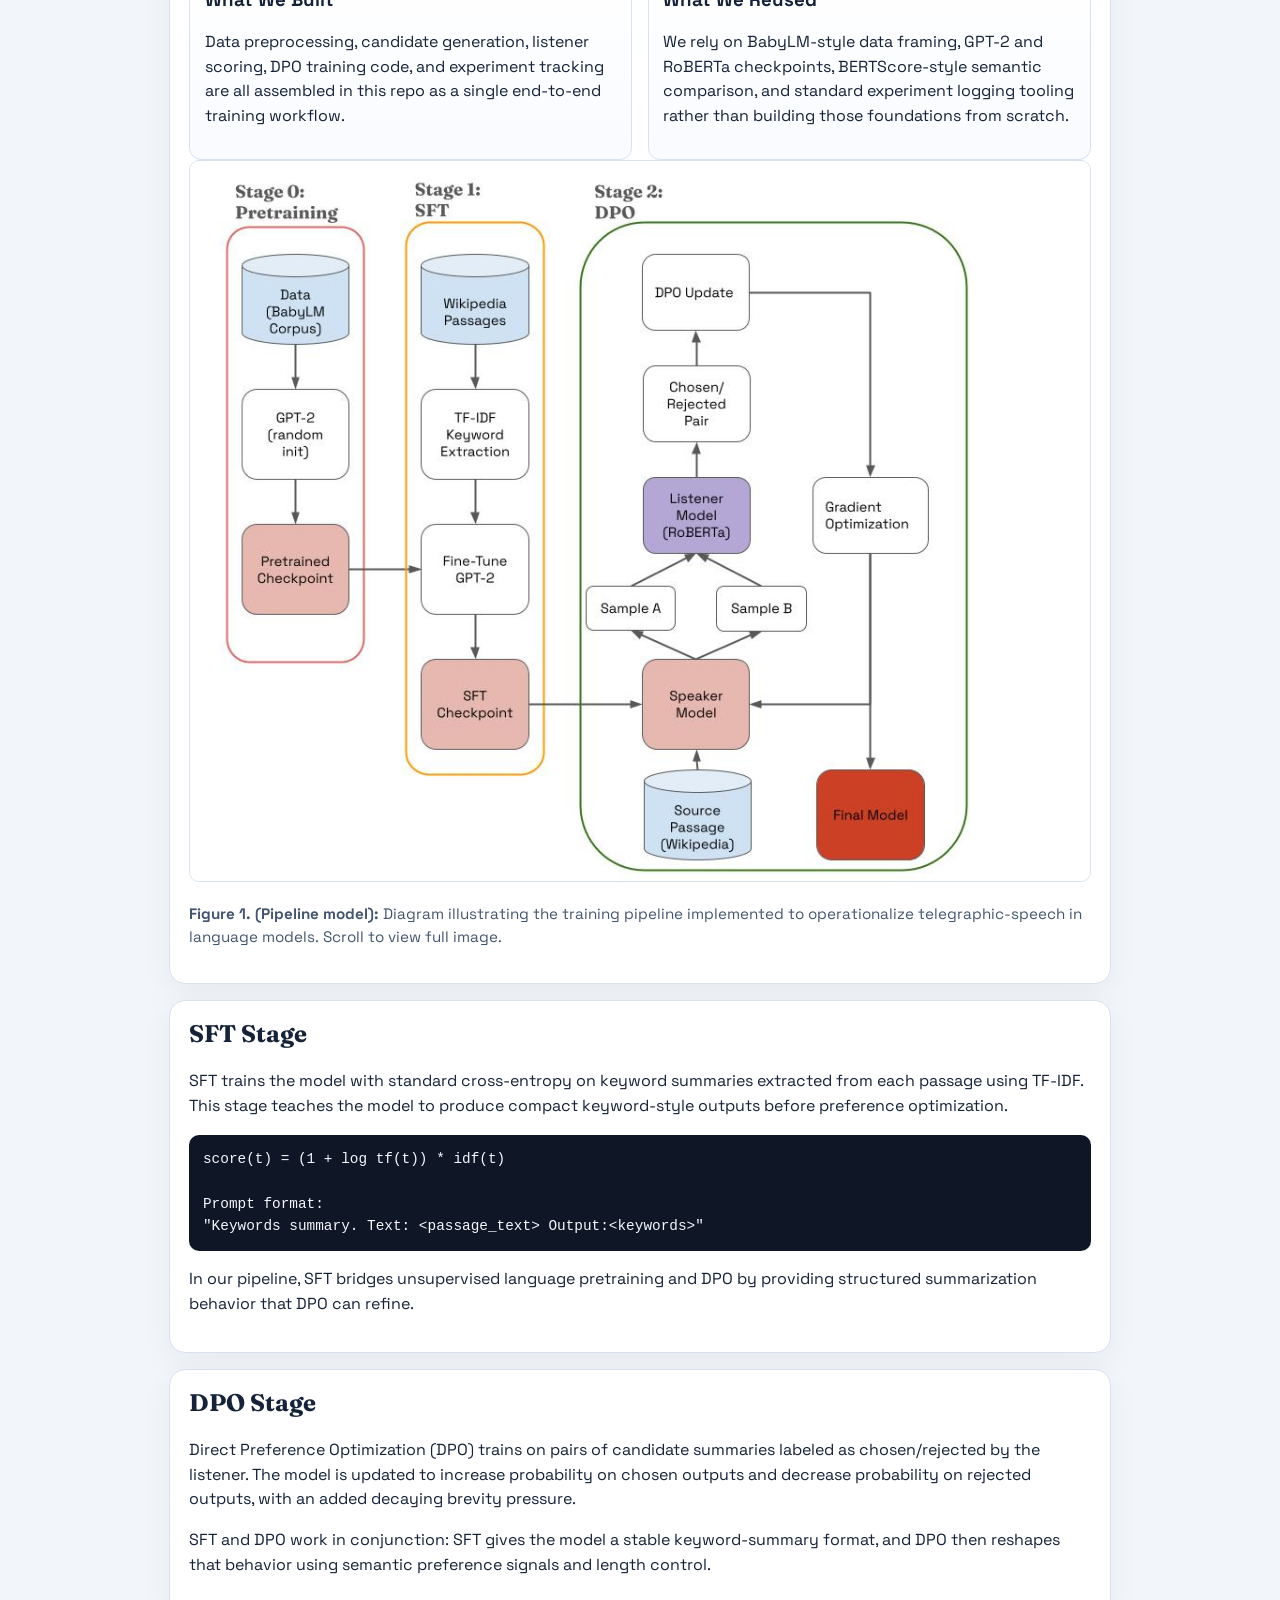
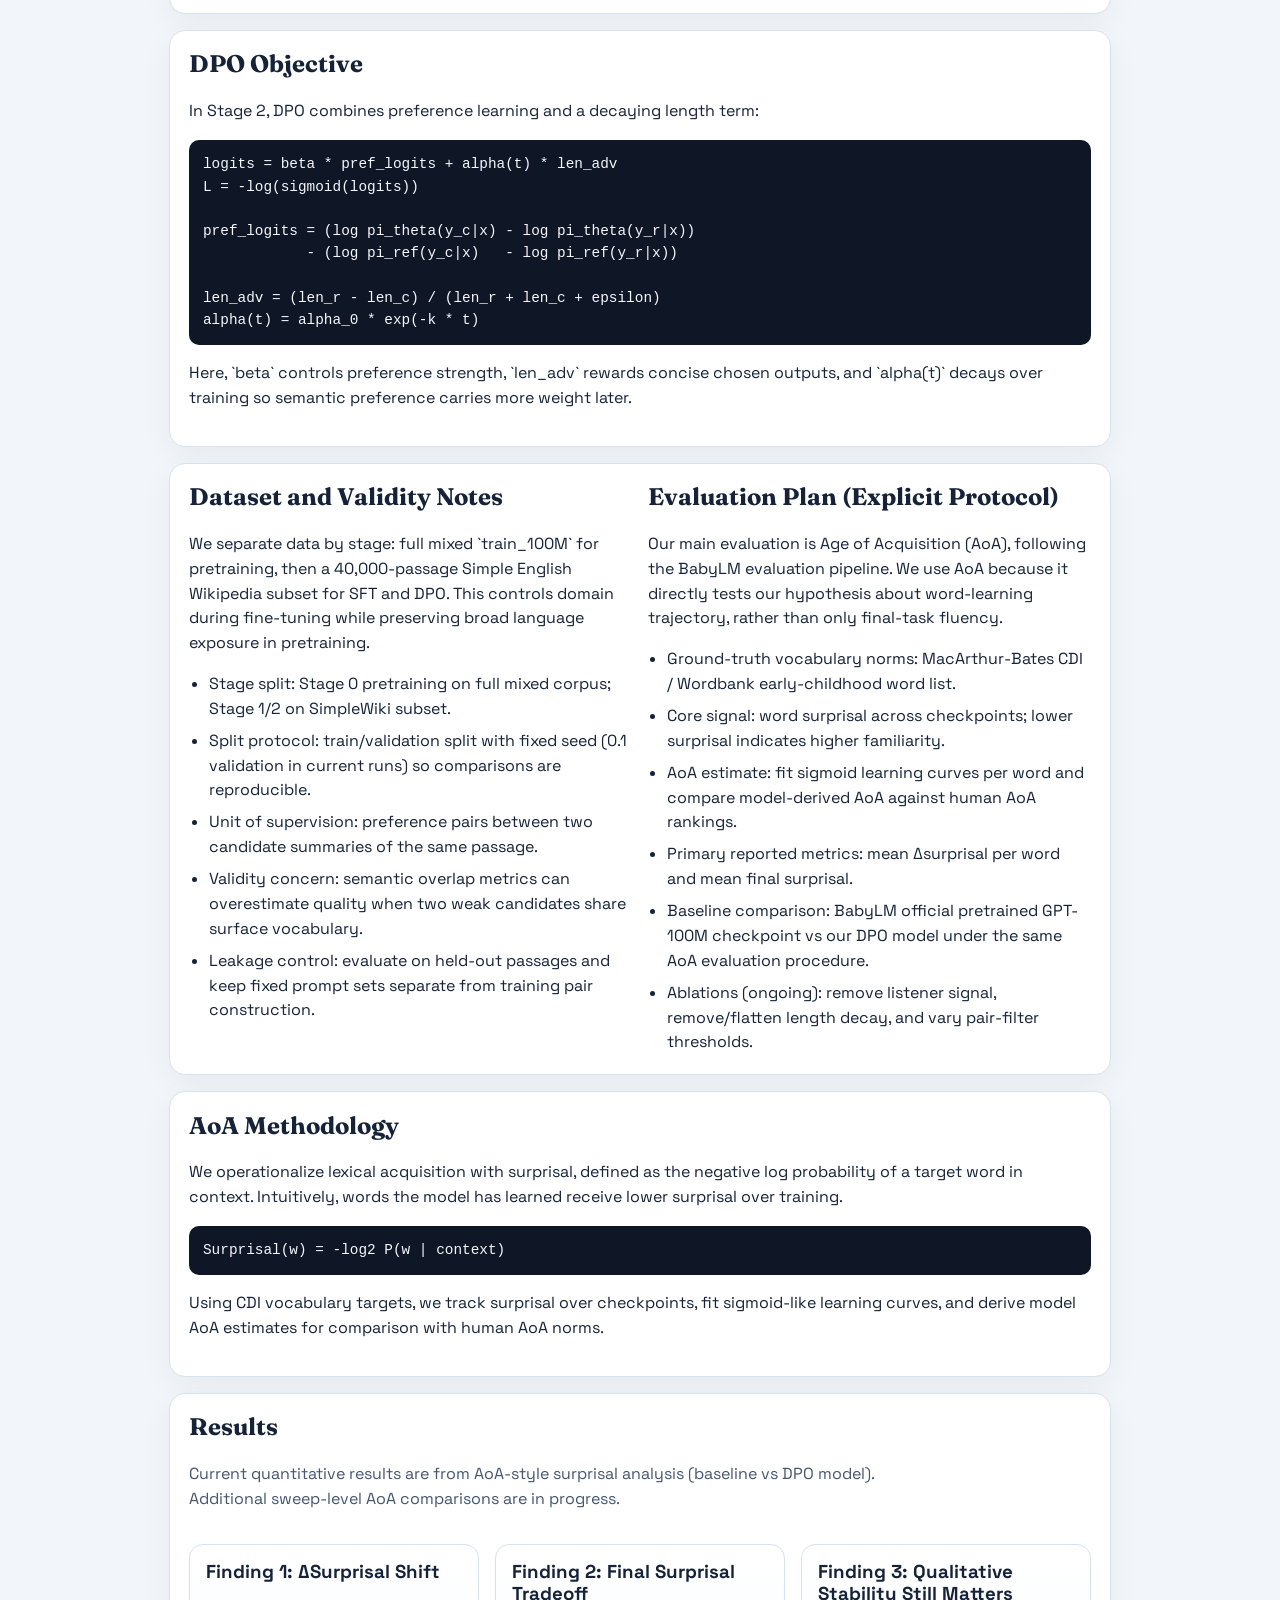
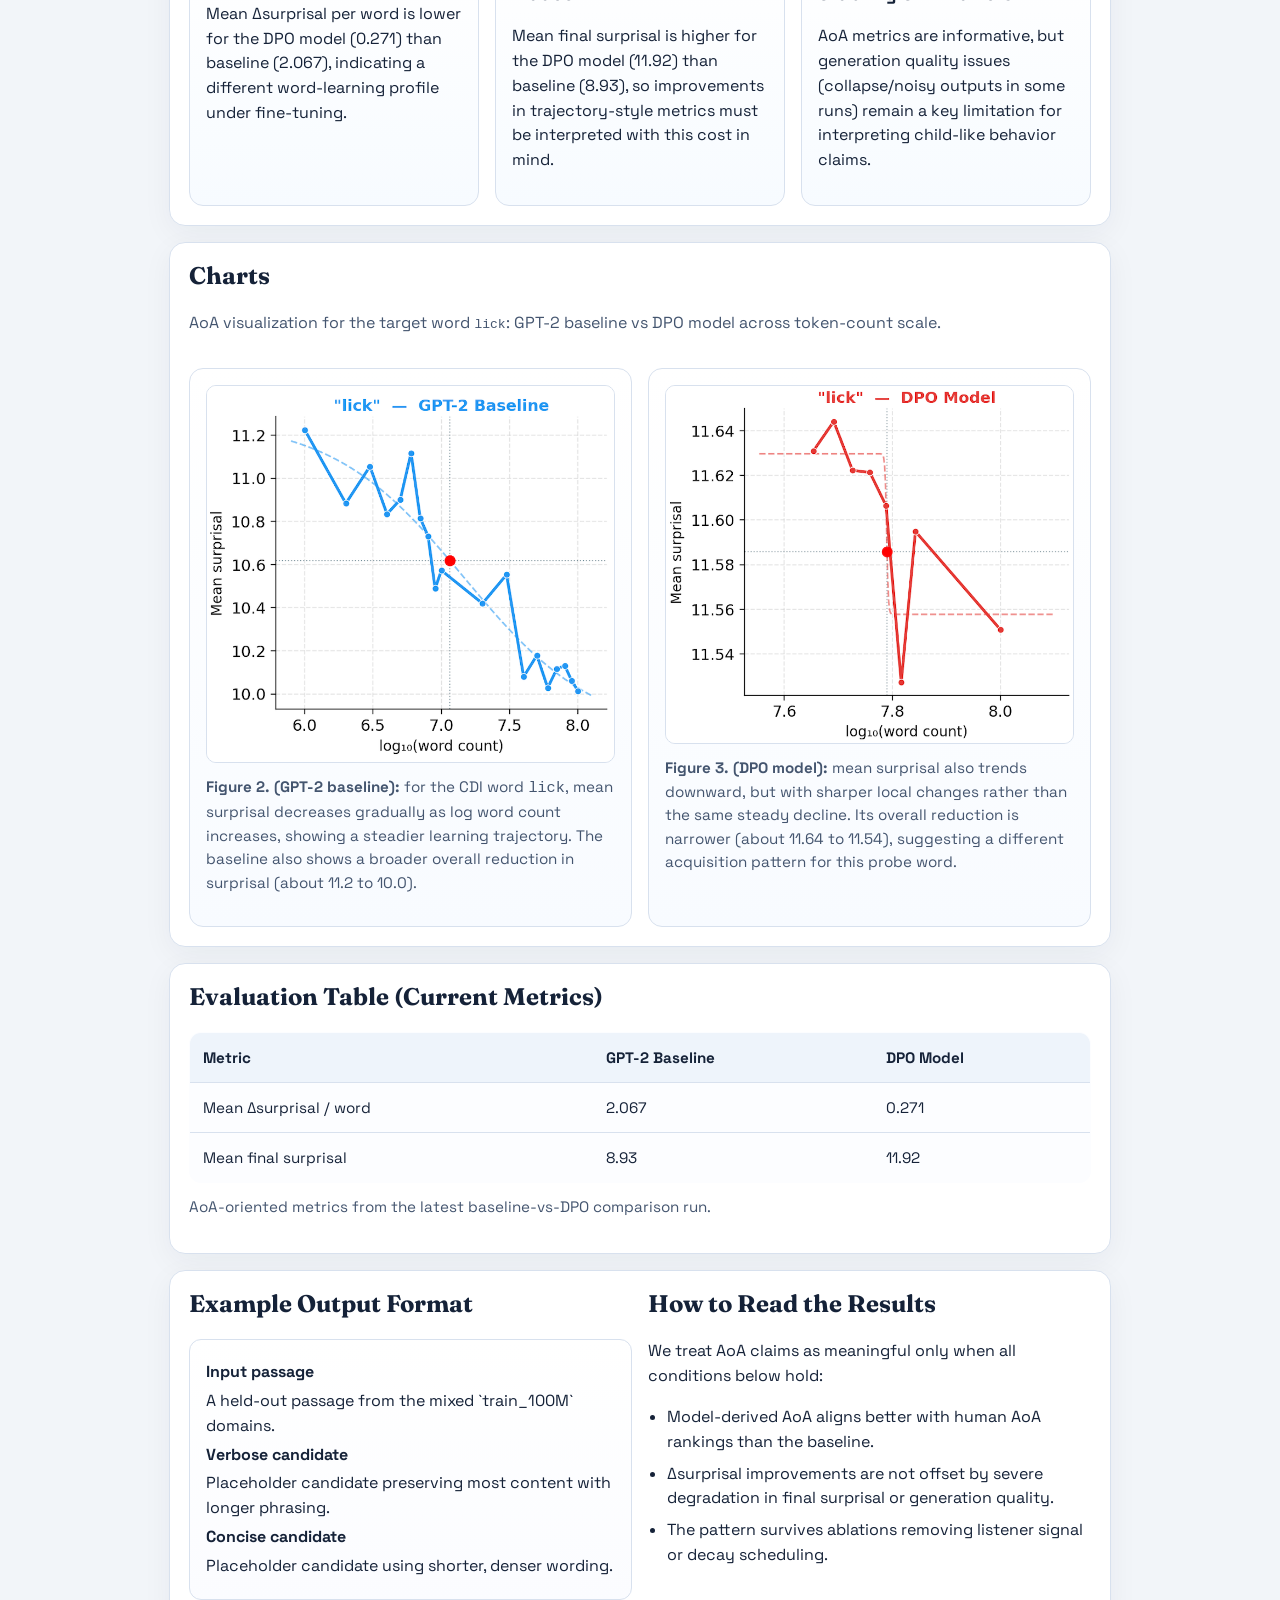
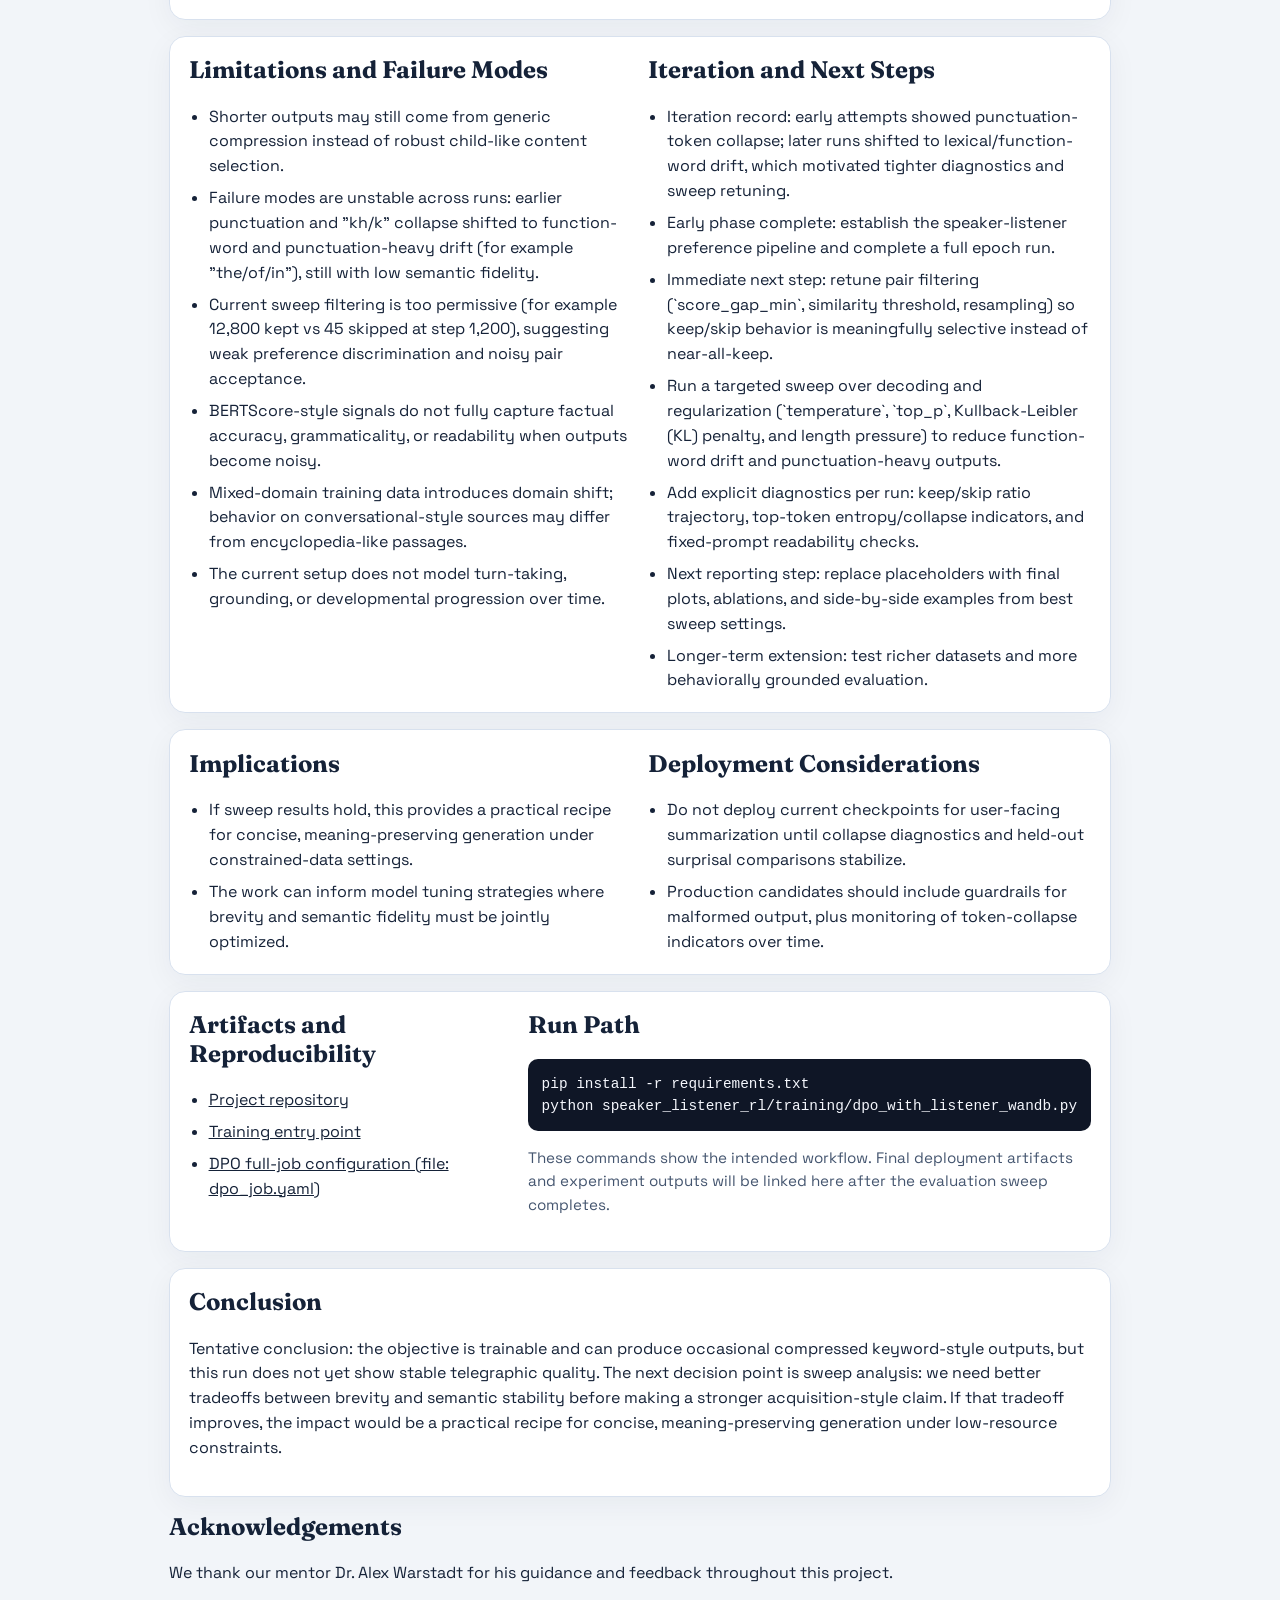
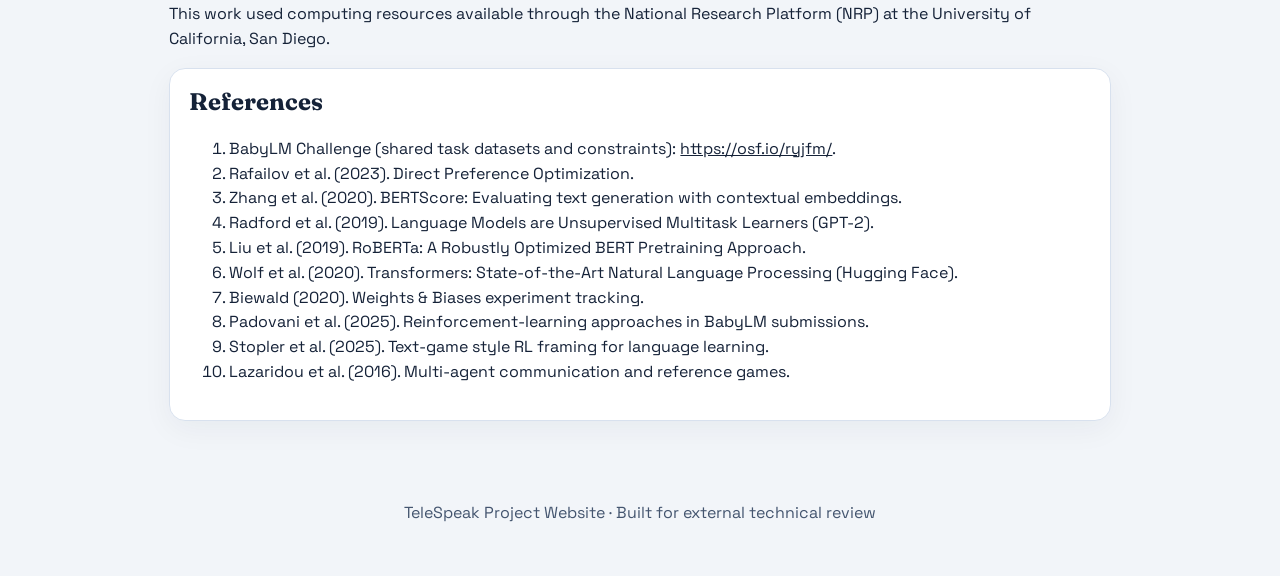
==== commit 5b483134: "updated caption for accuracy" ====
--- a/index.html
+++ b/index.html
@@ -169,7 +169,6 @@
       </div>
       <p class="caption">
         <strong>Figure 1. (Pipeline model):</strong> Diagram illustrating the training pipeline implemented to operationalize telegraphic-speech in language models. Scroll to view full image.
-      </p>
     </section>
 
     <section id="sft" class="panel">
--- a/styles.css
+++ b/styles.css
@@ -301,12 +301,6 @@
   border-radius: 10px;
   border: 1px solid var(--line);
   background: #f6f8fc;
-}
-
-.pipeline-figure {
-  width: 100%;
-  overflow-x: auto; 
-  -webkit-overflow-scrolling: touch;
 }
 
 .pipeline-image {
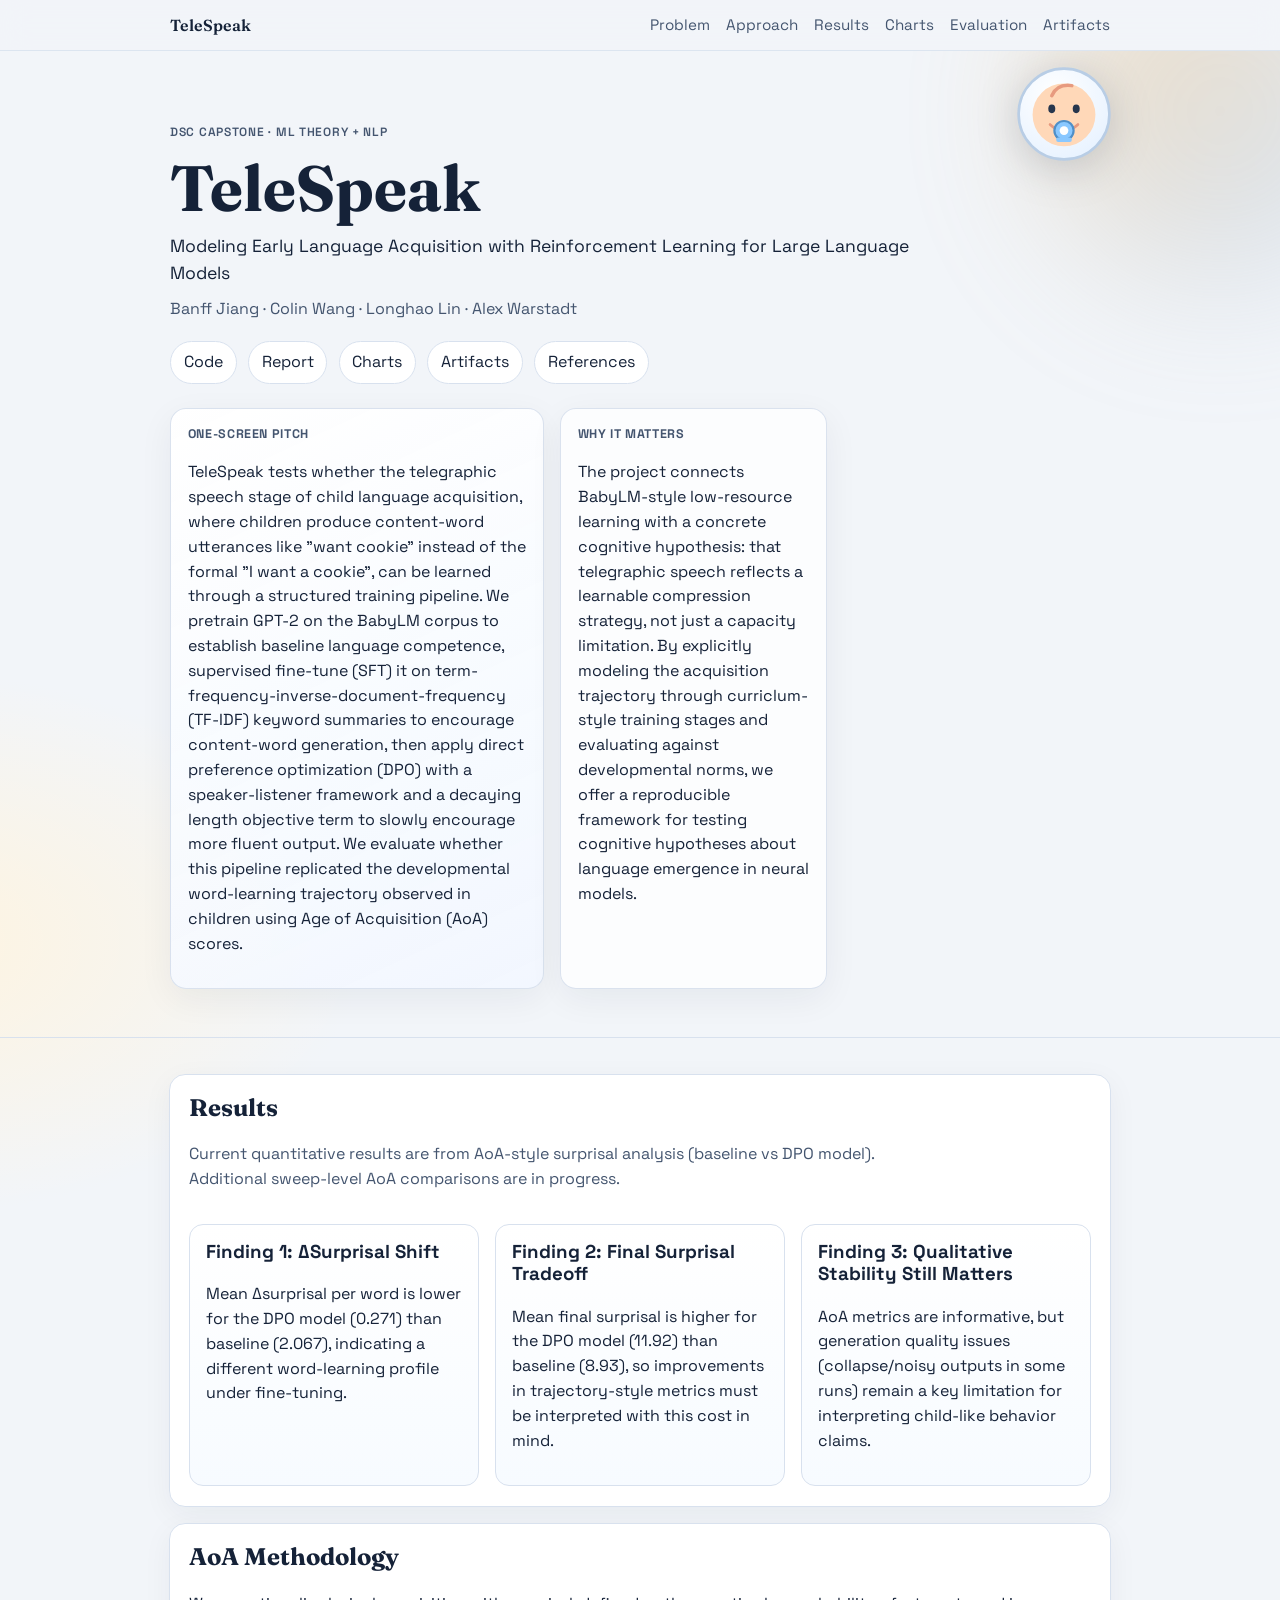
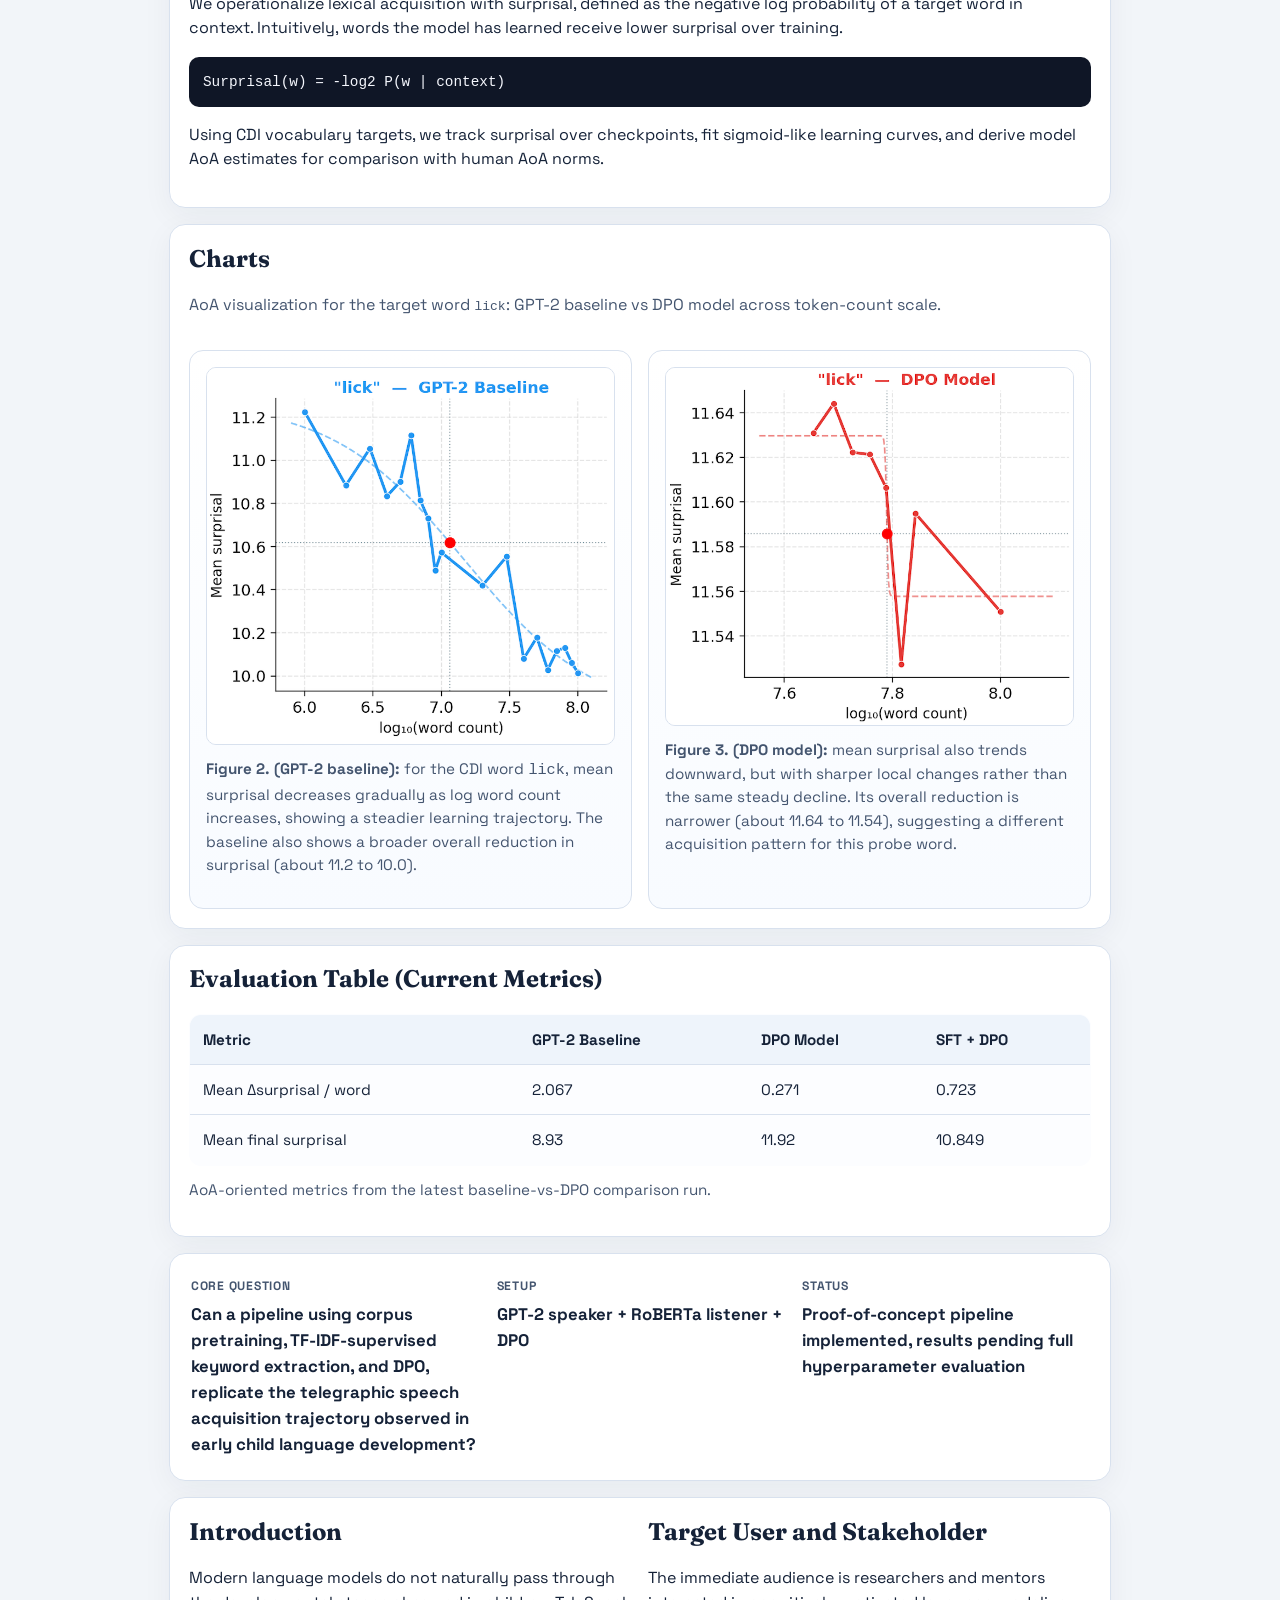
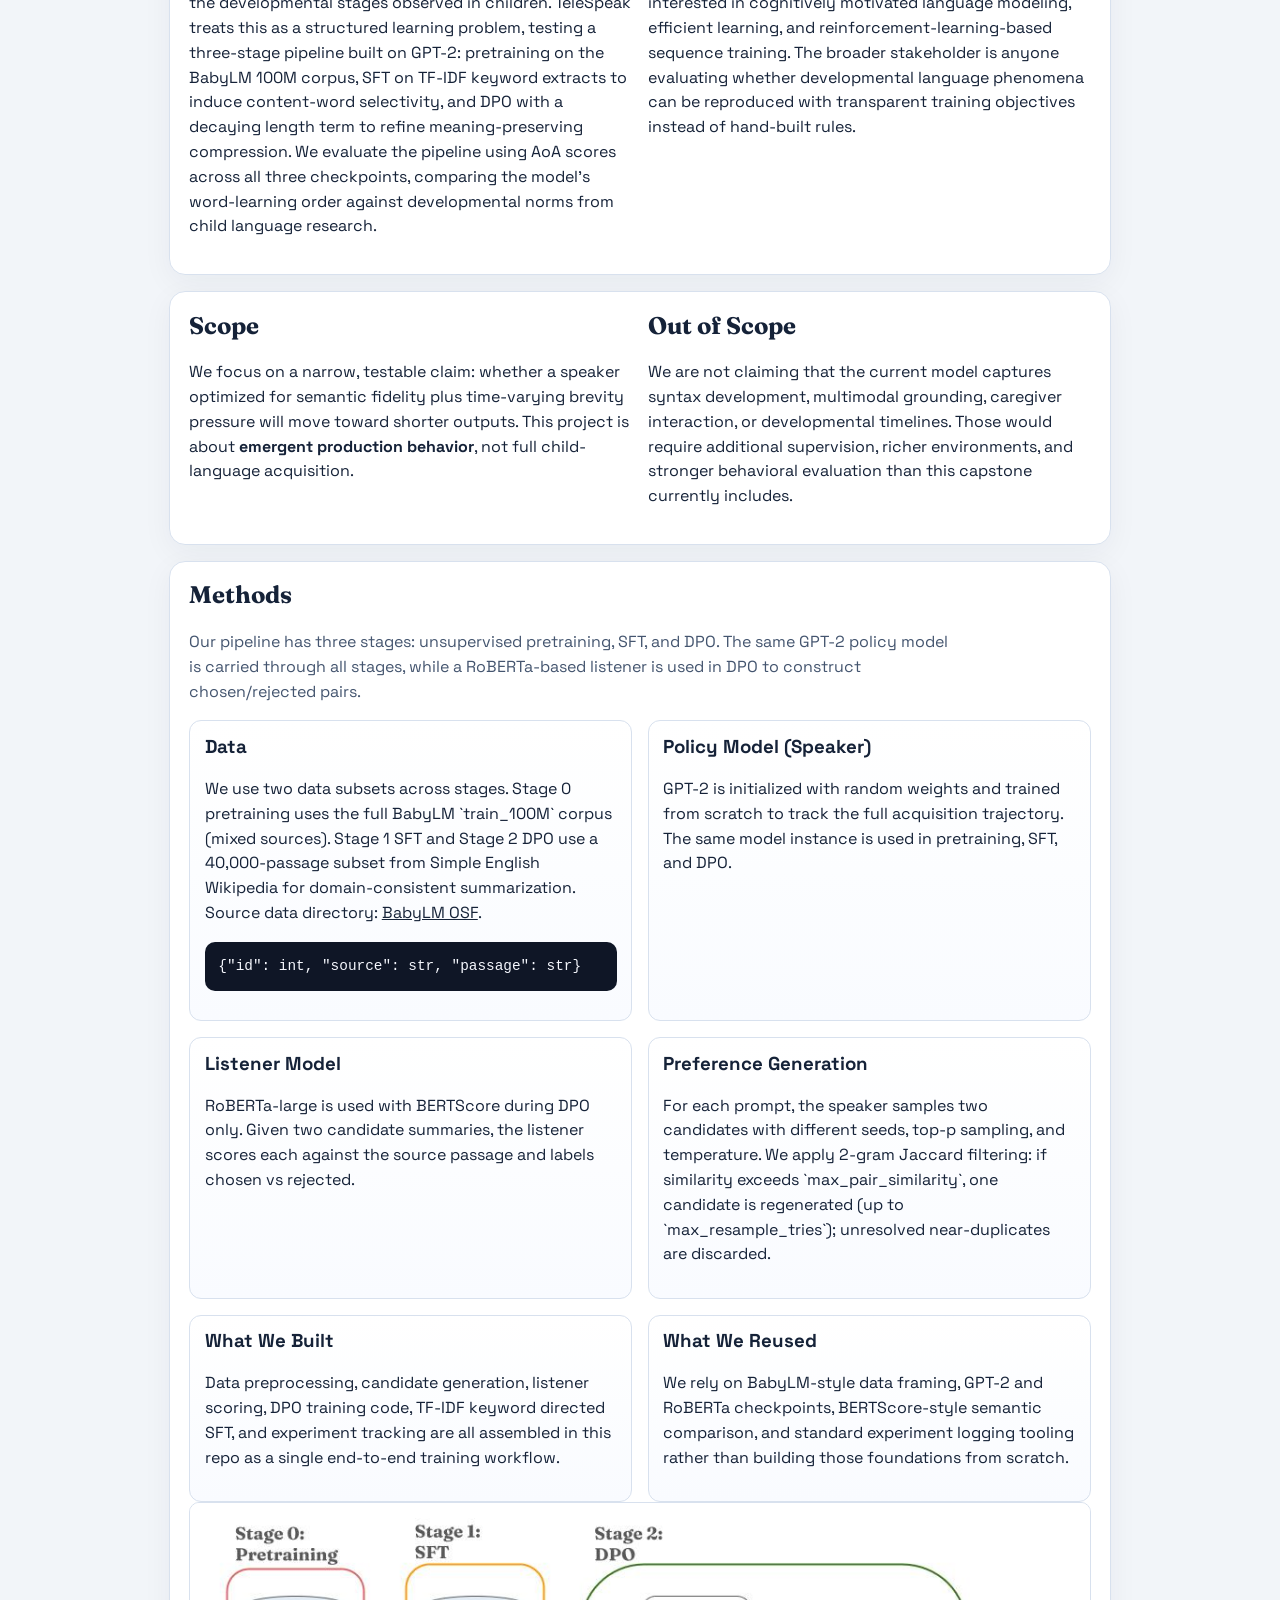
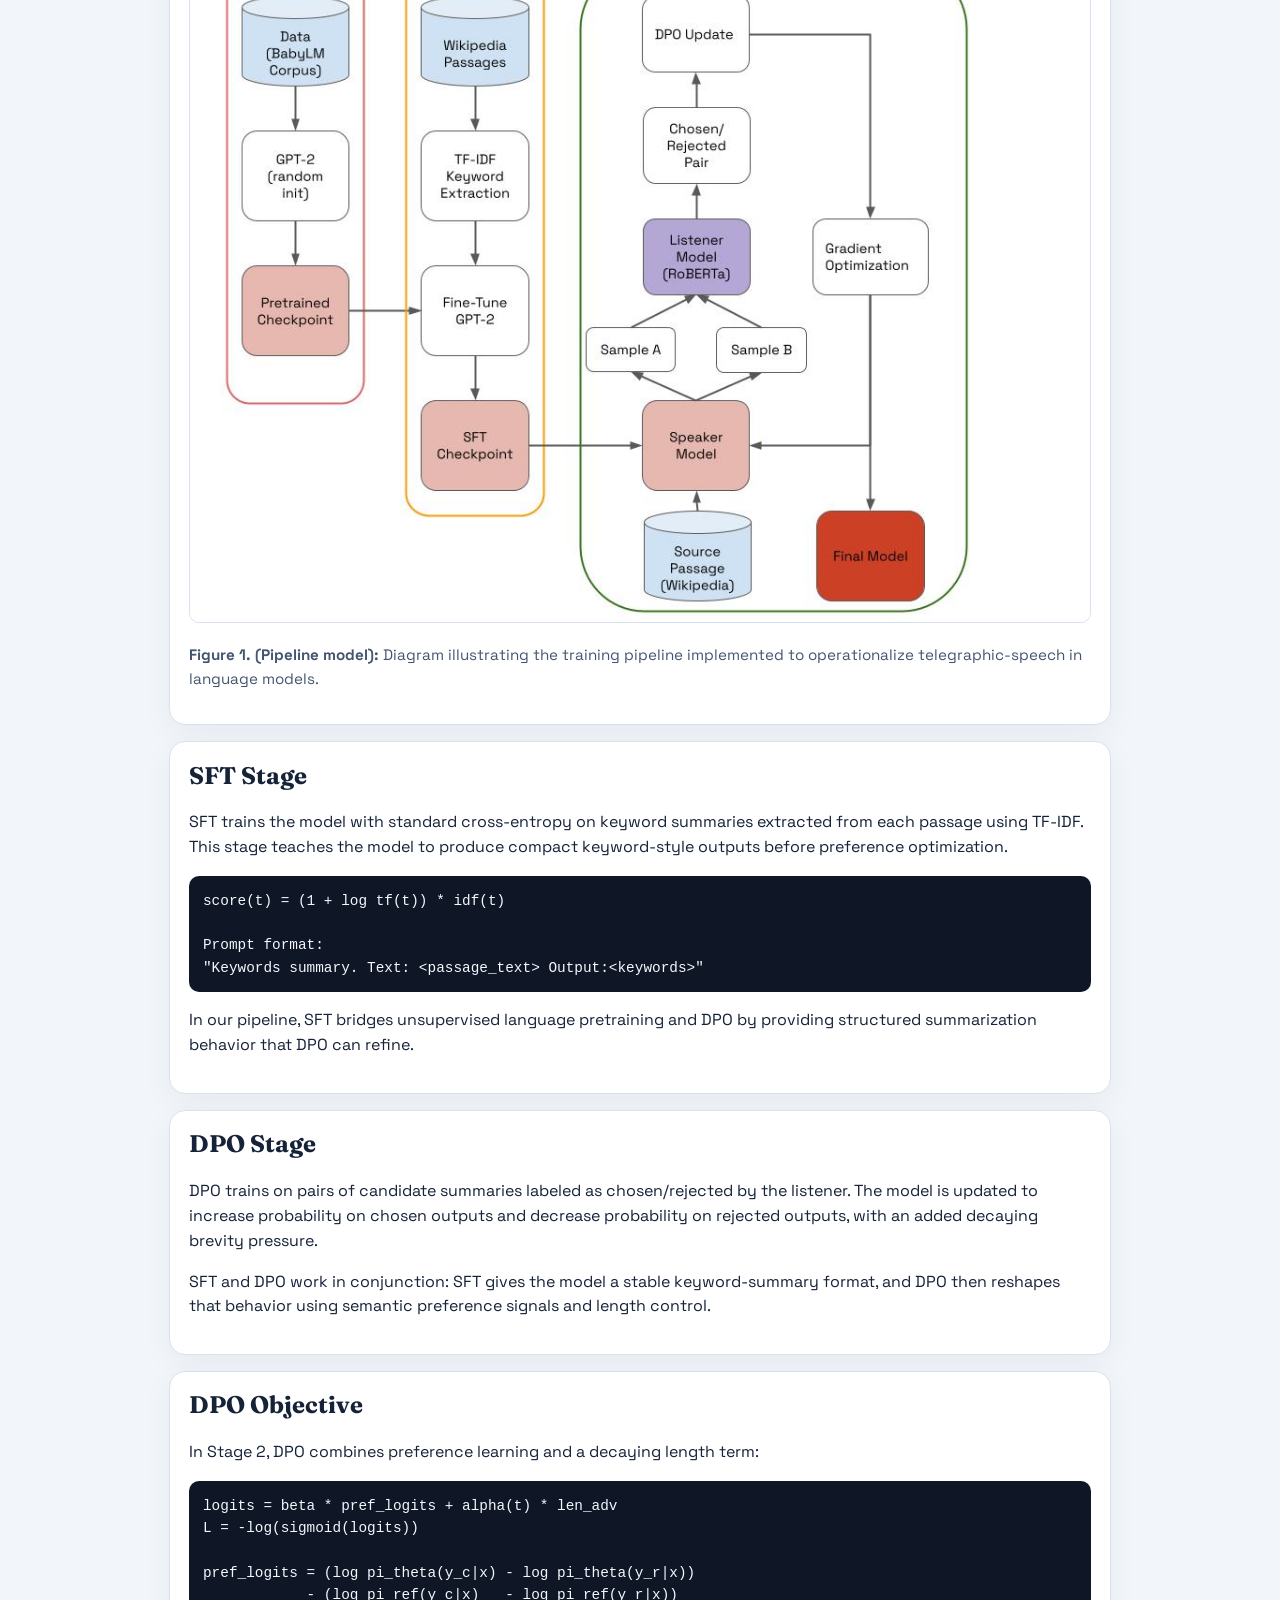
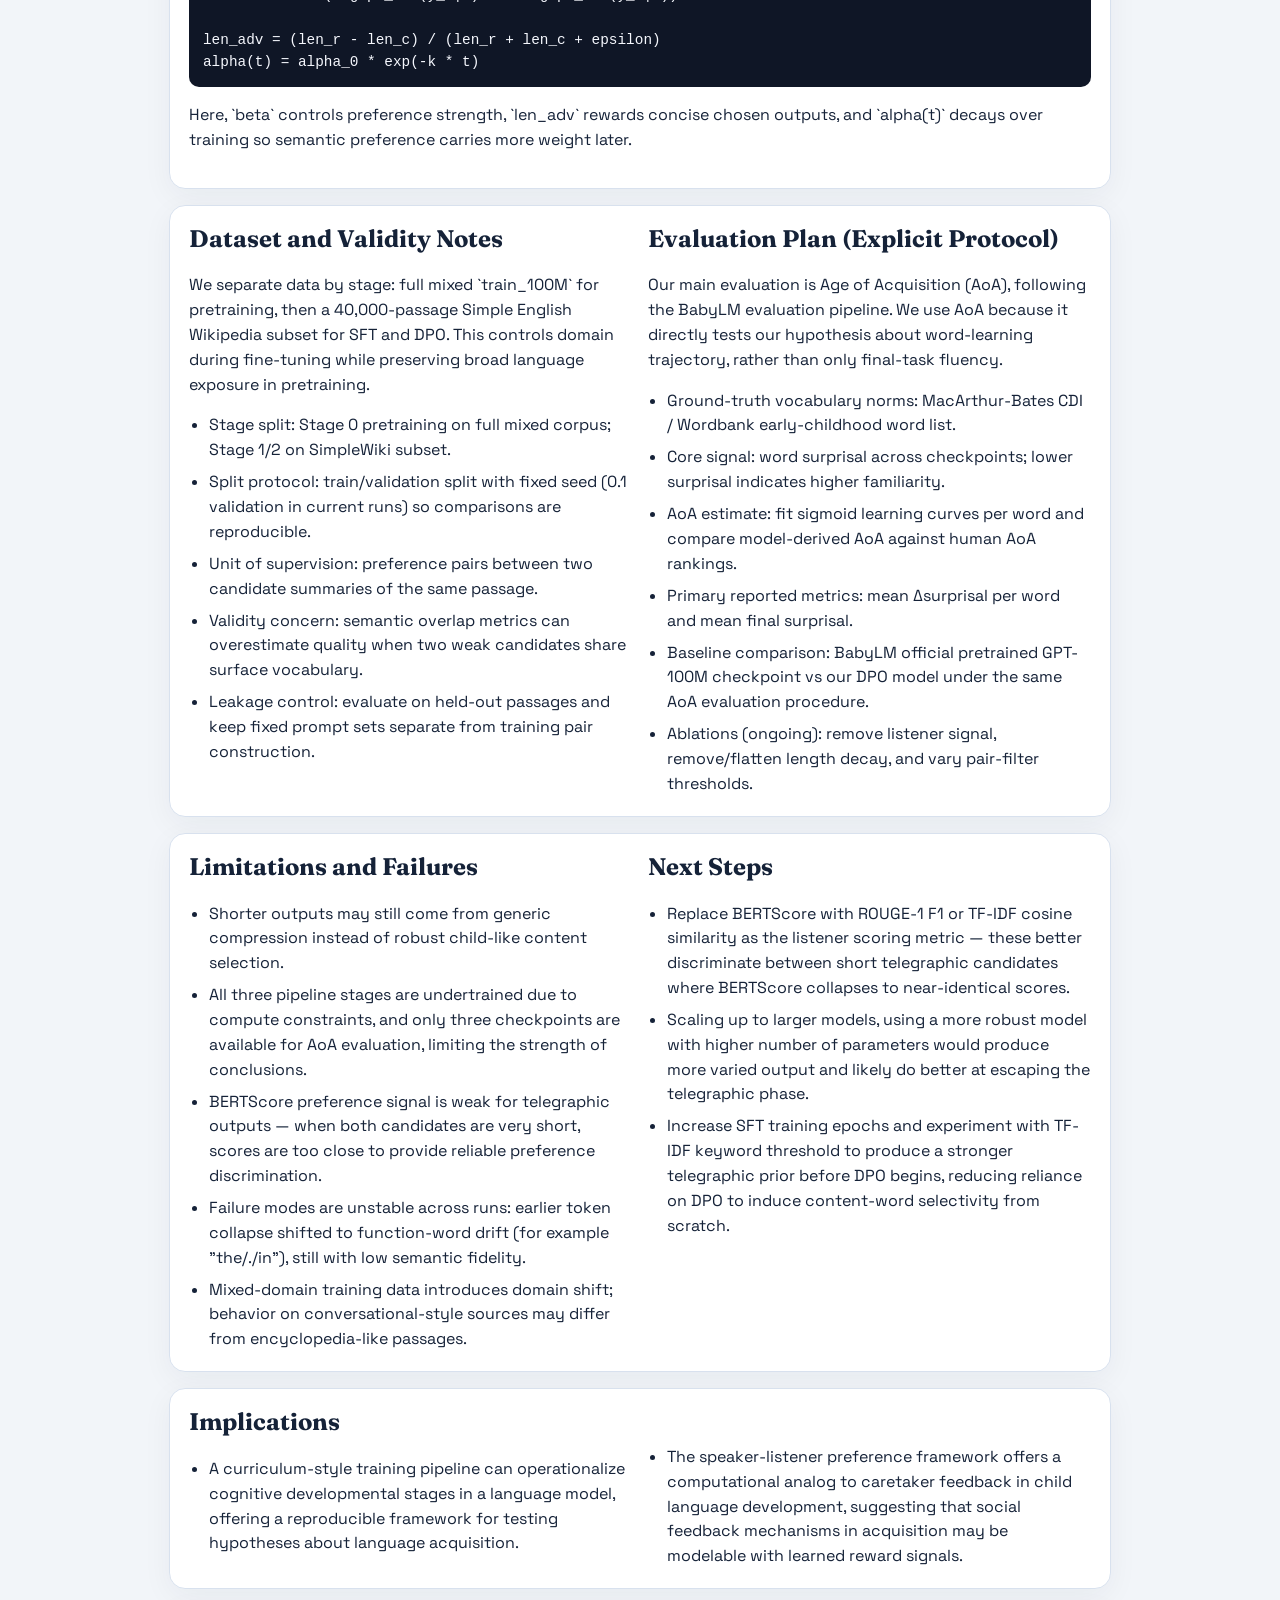
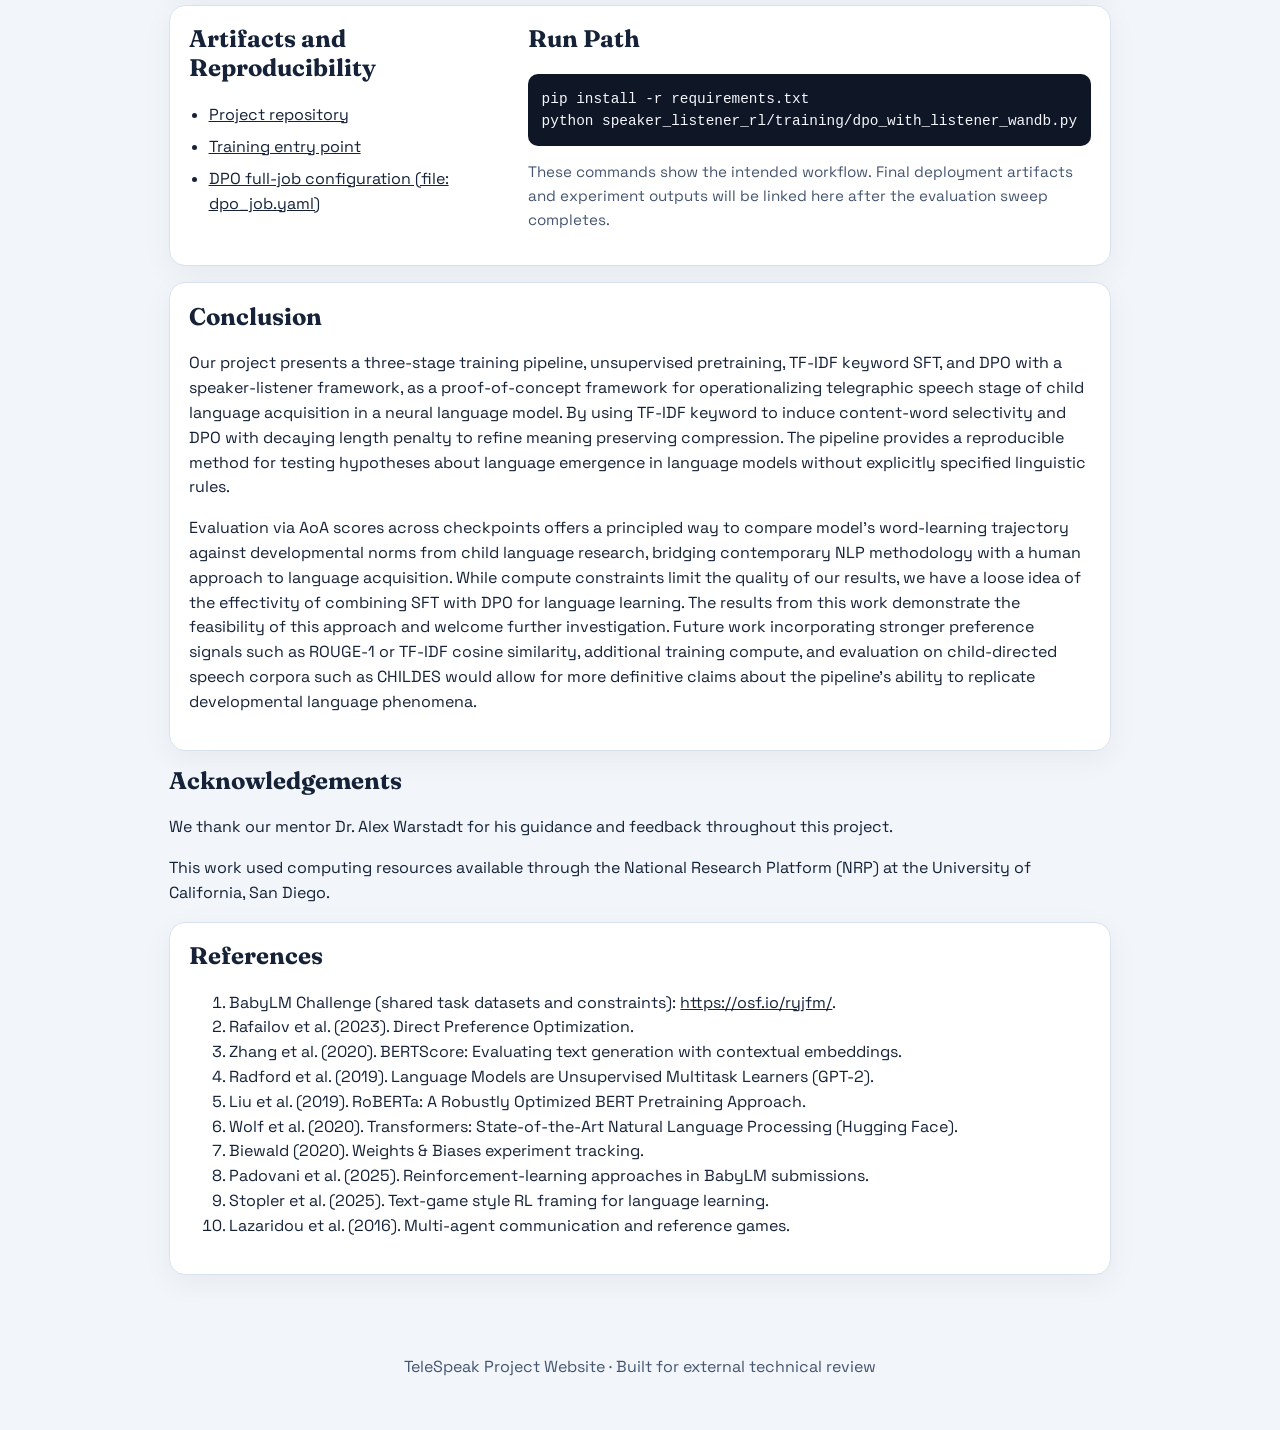
==== commit 7cb3a681: "updated table, edited order, revised wording" ====
--- a/index.html
+++ b/index.html
@@ -46,7 +46,7 @@
             TeleSpeak tests whether the telegraphic speech stage of child language acquisition, where children
             produce content-word utterances like "want cookie" instead of the formal "I want a cookie", can be learned
             through a structured training pipeline. We pretrain GPT-2 on the BabyLM corpus to establish
-            baseline language competence, supervised fine-tune (SFT) it on TF-IDF keyword summaries to encourage
+            baseline language competence, supervised fine-tune (SFT) it on term-frequency-inverse-document-frequency (TF-IDF) keyword summaries to encourage
             content-word generation, then apply direct preference optimization (DPO) with a speaker-listener framework 
             and a decaying length objective term to slowly encourage more fluent output. We evaluate whether this pipeline
             replicated the developmental word-learning trajectory observed in children using Age of Acquisition (AoA) scores.
@@ -68,194 +68,6 @@
   </header>
 
   <main>
-    <section class="panel metrics">
-      <article class="metric">
-        <span class="metric__label">Core Question</span>
-        <strong>Can a pipeline using corpus pretraining, TF-IDF-supervised keyword extraction, and DPO, replicate the telegraphic
-          speech acquisition trajectory observed in early child language development?</strong>
-      </article>
-      <article class="metric">
-        <span class="metric__label">Setup</span>
-        <strong>GPT-2 speaker + RoBERTa listener + Direct Preference Optimization (DPO)</strong>
-      </article>
-      <article class="metric">
-        <span class="metric__label">Status</span>
-        <strong>Proof-of-concept pipeline implemented, results pending full hyperparameter evaluation </strong>
-      </article>
-    </section>
-
-    <section id="problem" class="panel grid2">
-      <article>
-        <h2>Introduction</h2>
-        <p>
-          Modern language models typically require orders of magnitude more data than human learners, and they do not naturally pass through the developmental stages observed in children. BabyLM asks whether useful language behavior 
-          can emerge under strict token budgets, but does not explain why early child speech is short, content-heavy, and systematically focused on nouns and verbs over function words. TeleSpeak treats this as a structured learning 
-          problem and tests it with a three-stage pipeline built on GPT-2.
-        </p>
-        <p>
-          GPT-2 is first pretrained on the BabyLM 100M token corpus to establish general language competence — a technical prerequisite with no direct child acquisition analog. It is then fine-tuned on Simple Wikipedia passages 
-          using TF-IDF keyword extracts as training targets. Because TF-IDF penalizes high-frequency function words, the resulting targets consist almost entirely of content words, directly operationalizing the telegraphic speech 
-          stage where children produce utterances like "want cookie" rather than "I want a cookie." Finally, Direct Preference Optimization with a speaker-listener framework refines the model's outputs: a RoBERTa-large listener 
-          scores candidate summaries by semantic similarity to the source, while a decaying length term maintains brevity pressure early in training. We evaluate the pipeline using Age of Acquisition scores across all three checkpoints, 
-          comparing the model's word-learning order against developmental norms from child language research.
-        </p>
-      </article>
-      <article>
-        <h2>Target User and Stakeholder</h2>
-        <p>
-          The immediate audience is researchers and mentors interested in cognitively motivated language modeling, efficient learning, and reinforcement-learning-based sequence training.
-          The broader stakeholder is anyone evaluating whether developmental language phenomena can be reproduced with transparent training objectives instead of hand-built rules.
-      </article>
-    </section>
-
-    <section id="scope" class="panel grid2">
-      <article>
-        <h2>Scope</h2>
-        <p>
-          We focus on a narrow, testable claim: whether a speaker optimized for semantic fidelity plus time-varying brevity pressure will move toward shorter outputs.
-          This project is about <strong>emergent production behavior</strong>, not full child-language acquisition.
-        </p>
-      </article>
-      <article>
-        <h2>Out of Scope</h2>
-        <p>
-          We are not claiming that the current model captures syntax development, multimodal grounding, caregiver interaction, or developmental timelines.
-          Those would require additional supervision, richer environments, and stronger behavioral evaluation than this capstone currently includes.
-        </p>
-      </article>
-    </section>
-
-    <section id="approach" class="panel">
-      <h2>Methods</h2>
-      <p class="section-intro">
-        Our pipeline has three stages: unsupervised pretraining, supervised fine-tuning (SFT), and preference optimization (DPO).
-        The same GPT-2 policy model is carried through all stages, while a RoBERTa-based listener is used in DPO to construct chosen/rejected pairs.
-      </p>
-      <div class="cards">
-        <article class="card">
-          <h3>Data</h3>
-          <p>
-            We use two data subsets across stages. Stage 0 pretraining uses the full BabyLM `train_100M` corpus (mixed sources). Stage 1 SFT and Stage 2 DPO use a 40,000-passage subset from Simple English Wikipedia for domain-consistent summarization.
-            Source data directory: <a href="https://osf.io/ryjfm/" target="_blank" rel="noreferrer">BabyLM OSF</a>.
-          </p>
-          <pre><code>{"id": int, "source": str, "passage": str}</code></pre>
-        </article>
-        <article class="card">
-          <h3>Policy Model (Speaker)</h3>
-          <p>GPT-2 is initialized with random weights and trained from scratch to track the full acquisition trajectory. The same model instance is used in pretraining, SFT, and DPO.</p>
-        </article>
-        <article class="card">
-          <h3>Listener Model</h3>
-          <p>RoBERTa-large is used with BERTScore during DPO only. Given two candidate summaries, the listener scores each against the source passage and labels chosen vs rejected.</p>
-        </article>
-        <article class="card">
-          <h3>Preference Generation</h3>
-          <p>
-            For each prompt, the speaker samples two candidates with different seeds, top-p sampling, and temperature.
-            We apply 2-gram Jaccard filtering: if similarity exceeds `max_pair_similarity`, one candidate is regenerated (up to `max_resample_tries`); unresolved near-duplicates are discarded.
-          </p>
-        </article>
-        <article class="card">
-          <h3>What We Built</h3>
-          <p>Data preprocessing, candidate generation, listener scoring, DPO training code, and experiment tracking are all assembled in this repo as a single end-to-end training workflow.</p>
-        </article>
-        <article class="card">
-          <h3>What We Reused</h3>
-          <p>We rely on BabyLM-style data framing, GPT-2 and RoBERTa checkpoints, BERTScore-style semantic comparison, and standard experiment logging tooling rather than building those foundations from scratch.</p>
-        </article>
-      </div>
-      <div class="pipeline-figure">
-        <img class="pipeline-image" src="figures/dsc_capstone_diagram.jpg" alt="Diagram showing the pipeline for training the LM." />
-      </div>
-      <p class="caption">
-        <strong>Figure 1. (Pipeline model):</strong> Diagram illustrating the training pipeline implemented to operationalize telegraphic-speech in language models. Scroll to view full image.
-    </section>
-
-    <section id="sft" class="panel">
-      <h2>SFT Stage</h2>
-      <p>
-        SFT trains the model with standard cross-entropy on keyword summaries extracted from each passage using TF-IDF.
-        This stage teaches the model to produce compact keyword-style outputs before preference optimization.
-      </p>
-      <pre><code>score(t) = (1 + log tf(t)) * idf(t)
-
-Prompt format:
-"Keywords summary. Text: &lt;passage_text&gt; Output:&lt;keywords&gt;"</code></pre>
-      <p>
-        In our pipeline, SFT bridges unsupervised language pretraining and DPO by providing structured summarization behavior that DPO can refine.
-      </p>
-    </section>
-
-    <section id="dpo" class="panel">
-      <h2>DPO Stage</h2>
-      <p>
-        Direct Preference Optimization (DPO) trains on pairs of candidate summaries labeled as chosen/rejected by the listener.
-        The model is updated to increase probability on chosen outputs and decrease probability on rejected outputs, with an added decaying brevity pressure.
-      </p>
-      <p>
-        SFT and DPO work in conjunction: SFT gives the model a stable keyword-summary format, and DPO then reshapes that behavior using semantic preference signals and length control.
-      </p>
-    </section>
-
-    <section id="objective" class="panel">
-      <h2>DPO Objective</h2>
-      <p>In Stage 2, DPO combines preference learning and a decaying length term:</p>
-      <pre><code>logits = beta * pref_logits + alpha(t) * len_adv
-L = -log(sigmoid(logits))
-
-pref_logits = (log pi_theta(y_c|x) - log pi_theta(y_r|x))
-            - (log pi_ref(y_c|x)   - log pi_ref(y_r|x))
-
-len_adv = (len_r - len_c) / (len_r + len_c + epsilon)
-alpha(t) = alpha_0 * exp(-k * t)
-</code></pre>
-      <p>
-        Here, `beta` controls preference strength, `len_adv` rewards concise chosen outputs, and `alpha(t)` decays over training so semantic preference carries more weight later.
-      </p>
-    </section>
-
-    <section id="data" class="panel grid2">
-      <article>
-        <h2>Dataset and Validity Notes</h2>
-        <p>
-          We separate data by stage: full mixed `train_100M` for pretraining, then a 40,000-passage Simple English Wikipedia subset for SFT and DPO. This controls domain during fine-tuning while preserving broad language exposure in pretraining.
-        </p>
-        <ul class="bullet-list">
-          <li>Stage split: Stage 0 pretraining on full mixed corpus; Stage 1/2 on SimpleWiki subset.</li>
-          <li>Split protocol: train/validation split with fixed seed (0.1 validation in current runs) so comparisons are reproducible.</li>
-          <li>Unit of supervision: preference pairs between two candidate summaries of the same passage.</li>
-          <li>Validity concern: semantic overlap metrics can overestimate quality when two weak candidates share surface vocabulary.</li>
-          <li>Leakage control: evaluate on held-out passages and keep fixed prompt sets separate from training pair construction.</li>
-        </ul>
-      </article>
-      <article>
-        <h2>Evaluation Plan (Explicit Protocol)</h2>
-        <p>
-          Our main evaluation is Age of Acquisition (AoA), following the BabyLM evaluation pipeline. We use AoA because it directly tests our hypothesis about word-learning trajectory, rather than only final-task fluency.
-        </p>
-        <ul class="bullet-list">
-          <li>Ground-truth vocabulary norms: MacArthur-Bates CDI / Wordbank early-childhood word list.</li>
-          <li>Core signal: word surprisal across checkpoints; lower surprisal indicates higher familiarity.</li>
-          <li>AoA estimate: fit sigmoid learning curves per word and compare model-derived AoA against human AoA rankings.</li>
-          <li>Primary reported metrics: mean Δsurprisal per word and mean final surprisal.</li>
-          <li>Baseline comparison: BabyLM official pretrained GPT-100M checkpoint vs our DPO model under the same AoA evaluation procedure.</li>
-          <li>Ablations (ongoing): remove listener signal, remove/flatten length decay, and vary pair-filter thresholds.</li>
-        </ul>
-      </article>
-    </section>
-
-    <section id="aoa-method" class="panel">
-      <h2>AoA Methodology</h2>
-      <p>
-        We operationalize lexical acquisition with surprisal, defined as the negative log probability of a target word in context.
-        Intuitively, words the model has learned receive lower surprisal over training.
-      </p>
-      <pre><code>Surprisal(w) = -log2 P(w | context)</code></pre>
-      <p>
-        Using CDI vocabulary targets, we track surprisal over checkpoints, fit sigmoid-like learning curves, and derive model AoA estimates for comparison with human AoA norms.
-      </p>
-    </section>
-
     <section id="results" class="panel">
       <div class="section-heading">
         <div>
@@ -285,6 +97,18 @@
           </p>
         </article>
       </div>
+    </section>
+
+    <section id="aoa-method" class="panel">
+      <h2>AoA Methodology</h2>
+      <p>
+        We operationalize lexical acquisition with surprisal, defined as the negative log probability of a target word in context.
+        Intuitively, words the model has learned receive lower surprisal over training.
+      </p>
+      <pre><code>Surprisal(w) = -log2 P(w | context)</code></pre>
+      <p>
+        Using CDI vocabulary targets, we track surprisal over checkpoints, fit sigmoid-like learning curves, and derive model AoA estimates for comparison with human AoA norms.
+      </p>
     </section>
 
     <section id="charts" class="panel">
@@ -323,6 +147,7 @@
               <th>Metric</th>
               <th>GPT-2 Baseline</th>
               <th>DPO Model</th>
+              <th>SFT + DPO</th>
             </tr>
           </thead>
           <tbody>
@@ -330,11 +155,13 @@
               <td>Mean Δsurprisal / word</td>
               <td>2.067</td>
               <td>0.271</td>
+              <td>0.723</td>
             </tr>
             <tr>
               <td>Mean final surprisal</td>
               <td>8.93</td>
               <td>11.92</td>
+              <td>10.849</td>
             </tr>
           </tbody>
         </table>
@@ -344,53 +171,196 @@
       </article>
     </section>
 
-    <section id="examples" class="panel grid2">
-      <article>
-        <h2>Example Output Format</h2>
-        <div class="example-block">
-          <p><strong>Input passage</strong></p>
-          <p>A held-out passage from the mixed `train_100M` domains.</p>
-          <p><strong>Verbose candidate</strong></p>
-          <p>Placeholder candidate preserving most content with longer phrasing.</p>
-          <p><strong>Concise candidate</strong></p>
-          <p>Placeholder candidate using shorter, denser wording.</p>
-        </div>
-      </article>
-      <article>
-        <h2>How to Read the Results</h2>
-        <p>
-          We treat AoA claims as meaningful only when all conditions below hold:
-        </p>
-        <ul class="bullet-list">
-          <li>Model-derived AoA aligns better with human AoA rankings than the baseline.</li>
-          <li>Δsurprisal improvements are not offset by severe degradation in final surprisal or generation quality.</li>
-          <li>The pattern survives ablations removing listener signal or decay scheduling.</li>
+    <section class="panel metrics">
+      <article class="metric">
+        <span class="metric__label">Core Question</span>
+        <strong>Can a pipeline using corpus pretraining, TF-IDF-supervised keyword extraction, and DPO, replicate the telegraphic
+          speech acquisition trajectory observed in early child language development?</strong>
+      </article>
+      <article class="metric">
+        <span class="metric__label">Setup</span>
+        <strong>GPT-2 speaker + RoBERTa listener + DPO</strong>
+      </article>
+      <article class="metric">
+        <span class="metric__label">Status</span>
+        <strong>Proof-of-concept pipeline implemented, results pending full hyperparameter evaluation </strong>
+      </article>
+    </section>
+
+    <section id="problem" class="panel grid2">
+      <article>
+        <h2>Introduction</h2>
+        <p>
+          Modern language models do not naturally pass through the developmental stages observed in children. 
+          TeleSpeak treats this as a structured learning problem, testing a three-stage pipeline built on GPT-2: pretraining on the BabyLM 100M corpus, 
+          SFT on TF-IDF keyword extracts to induce content-word selectivity, and DPO with a decaying length term to 
+          refine meaning-preserving compression. We evaluate the pipeline using AoA scores across all three checkpoints, comparing the model's 
+          word-learning order against developmental norms from child language research.
+        </p>
+      </article>
+      <article>
+        <h2>Target User and Stakeholder</h2>
+        <p>
+          The immediate audience is researchers and mentors interested in cognitively motivated language modeling, efficient learning, and reinforcement-learning-based sequence training.
+          The broader stakeholder is anyone evaluating whether developmental language phenomena can be reproduced with transparent training objectives instead of hand-built rules.
+      </article>
+    </section>
+
+    <section id="scope" class="panel grid2">
+      <article>
+        <h2>Scope</h2>
+        <p>
+          We focus on a narrow, testable claim: whether a speaker optimized for semantic fidelity plus time-varying brevity pressure will move toward shorter outputs.
+          This project is about <strong>emergent production behavior</strong>, not full child-language acquisition.
+        </p>
+      </article>
+      <article>
+        <h2>Out of Scope</h2>
+        <p>
+          We are not claiming that the current model captures syntax development, multimodal grounding, caregiver interaction, or developmental timelines.
+          Those would require additional supervision, richer environments, and stronger behavioral evaluation than this capstone currently includes.
+        </p>
+      </article>
+    </section>
+
+    <section id="approach" class="panel">
+      <h2>Methods</h2>
+      <p class="section-intro">
+        Our pipeline has three stages: unsupervised pretraining, SFT, and DPO.
+        The same GPT-2 policy model is carried through all stages, while a RoBERTa-based listener is used in DPO to construct chosen/rejected pairs.
+      </p>
+      <div class="cards">
+        <article class="card">
+          <h3>Data</h3>
+          <p>
+            We use two data subsets across stages. Stage 0 pretraining uses the full BabyLM `train_100M` corpus (mixed sources). Stage 1 SFT and Stage 2 DPO use a 40,000-passage subset from Simple English Wikipedia for domain-consistent summarization.
+            Source data directory: <a href="https://osf.io/ryjfm/" target="_blank" rel="noreferrer">BabyLM OSF</a>.
+          </p>
+          <pre><code>{"id": int, "source": str, "passage": str}</code></pre>
+        </article>
+        <article class="card">
+          <h3>Policy Model (Speaker)</h3>
+          <p>GPT-2 is initialized with random weights and trained from scratch to track the full acquisition trajectory. The same model instance is used in pretraining, SFT, and DPO.</p>
+        </article>
+        <article class="card">
+          <h3>Listener Model</h3>
+          <p>RoBERTa-large is used with BERTScore during DPO only. Given two candidate summaries, the listener scores each against the source passage and labels chosen vs rejected.</p>
+        </article>
+        <article class="card">
+          <h3>Preference Generation</h3>
+          <p>
+            For each prompt, the speaker samples two candidates with different seeds, top-p sampling, and temperature.
+            We apply 2-gram Jaccard filtering: if similarity exceeds `max_pair_similarity`, one candidate is regenerated (up to `max_resample_tries`); unresolved near-duplicates are discarded.
+          </p>
+        </article>
+        <article class="card">
+          <h3>What We Built</h3>
+          <p>
+            Data preprocessing, candidate generation, listener scoring, DPO training code, TF-IDF keyword directed SFT, and experiment tracking are all assembled in this repo as a single end-to-end training workflow.
+          </p>
+        </article>
+        <article class="card">
+          <h3>What We Reused</h3>
+          <p>We rely on BabyLM-style data framing, GPT-2 and RoBERTa checkpoints, BERTScore-style semantic comparison, and standard experiment logging tooling rather than building those foundations from scratch.</p>
+        </article>
+      </div>
+      <div class="pipeline-figure">
+        <img class="pipeline-image" src="figures/dsc_capstone_diagram.jpg" alt="Diagram showing the pipeline for training the LM." />
+      </div>
+      <p class="caption">
+        <strong>Figure 1. (Pipeline model):</strong> Diagram illustrating the training pipeline implemented to operationalize telegraphic-speech in language models.
+    </section>
+
+    <section id="sft" class="panel">
+      <h2>SFT Stage</h2>
+      <p>
+        SFT trains the model with standard cross-entropy on keyword summaries extracted from each passage using TF-IDF.
+        This stage teaches the model to produce compact keyword-style outputs before preference optimization.
+      </p>
+      <pre><code>score(t) = (1 + log tf(t)) * idf(t)
+
+Prompt format:
+"Keywords summary. Text: &lt;passage_text&gt; Output:&lt;keywords&gt;"</code></pre>
+      <p>
+        In our pipeline, SFT bridges unsupervised language pretraining and DPO by providing structured summarization behavior that DPO can refine.
+      </p>
+    </section>
+
+    <section id="dpo" class="panel">
+      <h2>DPO Stage</h2>
+      <p>
+        DPO trains on pairs of candidate summaries labeled as chosen/rejected by the listener.
+        The model is updated to increase probability on chosen outputs and decrease probability on rejected outputs, with an added decaying brevity pressure.
+      </p>
+      <p>
+        SFT and DPO work in conjunction: SFT gives the model a stable keyword-summary format, and DPO then reshapes that behavior using semantic preference signals and length control.
+      </p>
+    </section>
+
+    <section id="objective" class="panel">
+      <h2>DPO Objective</h2>
+      <p>In Stage 2, DPO combines preference learning and a decaying length term:</p>
+      <pre><code>logits = beta * pref_logits + alpha(t) * len_adv
+L = -log(sigmoid(logits))
+
+pref_logits = (log pi_theta(y_c|x) - log pi_theta(y_r|x))
+            - (log pi_ref(y_c|x)   - log pi_ref(y_r|x))
+
+len_adv = (len_r - len_c) / (len_r + len_c + epsilon)
+alpha(t) = alpha_0 * exp(-k * t)
+</code></pre>
+      <p>
+        Here, `beta` controls preference strength, `len_adv` rewards concise chosen outputs, and `alpha(t)` decays over training so semantic preference carries more weight later.
+      </p>
+    </section>
+
+    <section id="data" class="panel grid2">
+      <article>
+        <h2>Dataset and Validity Notes</h2>
+        <p>
+          We separate data by stage: full mixed `train_100M` for pretraining, then a 40,000-passage Simple English Wikipedia subset for SFT and DPO. This controls domain during fine-tuning while preserving broad language exposure in pretraining.
+        </p>
+        <ul class="bullet-list">
+          <li>Stage split: Stage 0 pretraining on full mixed corpus; Stage 1/2 on SimpleWiki subset.</li>
+          <li>Split protocol: train/validation split with fixed seed (0.1 validation in current runs) so comparisons are reproducible.</li>
+          <li>Unit of supervision: preference pairs between two candidate summaries of the same passage.</li>
+          <li>Validity concern: semantic overlap metrics can overestimate quality when two weak candidates share surface vocabulary.</li>
+          <li>Leakage control: evaluate on held-out passages and keep fixed prompt sets separate from training pair construction.</li>
+        </ul>
+      </article>
+      <article>
+        <h2>Evaluation Plan (Explicit Protocol)</h2>
+        <p>
+          Our main evaluation is Age of Acquisition (AoA), following the BabyLM evaluation pipeline. We use AoA because it directly tests our hypothesis about word-learning trajectory, rather than only final-task fluency.
+        </p>
+        <ul class="bullet-list">
+          <li>Ground-truth vocabulary norms: MacArthur-Bates CDI / Wordbank early-childhood word list.</li>
+          <li>Core signal: word surprisal across checkpoints; lower surprisal indicates higher familiarity.</li>
+          <li>AoA estimate: fit sigmoid learning curves per word and compare model-derived AoA against human AoA rankings.</li>
+          <li>Primary reported metrics: mean Δsurprisal per word and mean final surprisal.</li>
+          <li>Baseline comparison: BabyLM official pretrained GPT-100M checkpoint vs our DPO model under the same AoA evaluation procedure.</li>
+          <li>Ablations (ongoing): remove listener signal, remove/flatten length decay, and vary pair-filter thresholds.</li>
         </ul>
       </article>
     </section>
 
     <section id="limitations" class="panel grid2">
       <article>
-        <h2>Limitations and Failure Modes</h2>
+        <h2>Limitations and Failures</h2>
         <ul class="bullet-list">
           <li>Shorter outputs may still come from generic compression instead of robust child-like content selection.</li>
-          <li>Failure modes are unstable across runs: earlier punctuation and "kh/k" collapse shifted to function-word and punctuation-heavy drift (for example "the/of/in"), still with low semantic fidelity.</li>
-          <li>Current sweep filtering is too permissive (for example 12,800 kept vs 45 skipped at step 1,200), suggesting weak preference discrimination and noisy pair acceptance.</li>
-          <li>BERTScore-style signals do not fully capture factual accuracy, grammaticality, or readability when outputs become noisy.</li>
+          <li>All three pipeline stages are undertrained due to compute constraints, and only three checkpoints are available for AoA evaluation, limiting the strength of conclusions.</li>
+          <li>BERTScore preference signal is weak for telegraphic outputs — when both candidates are very short, scores are too close to provide reliable preference discrimination.</li>
+          <li>Failure modes are unstable across runs: earlier token collapse shifted to function-word drift (for example "the/./in"), still with low semantic fidelity.</li>
           <li>Mixed-domain training data introduces domain shift; behavior on conversational-style sources may differ from encyclopedia-like passages.</li>
-          <li>The current setup does not model turn-taking, grounding, or developmental progression over time.</li>
-        </ul>
-      </article>
-      <article>
-        <h2>Iteration and Next Steps</h2>
-        <ul class="bullet-list">
-          <li>Iteration record: early attempts showed punctuation-token collapse; later runs shifted to lexical/function-word drift, which motivated tighter diagnostics and sweep retuning.</li>
-          <li>Early phase complete: establish the speaker-listener preference pipeline and complete a full epoch run.</li>
-          <li>Immediate next step: retune pair filtering (`score_gap_min`, similarity threshold, resampling) so keep/skip behavior is meaningfully selective instead of near-all-keep.</li>
-          <li>Run a targeted sweep over decoding and regularization (`temperature`, `top_p`, Kullback-Leibler (KL) penalty, and length pressure) to reduce function-word drift and punctuation-heavy outputs.</li>
-          <li>Add explicit diagnostics per run: keep/skip ratio trajectory, top-token entropy/collapse indicators, and fixed-prompt readability checks.</li>
-          <li>Next reporting step: replace placeholders with final plots, ablations, and side-by-side examples from best sweep settings.</li>
-          <li>Longer-term extension: test richer datasets and more behaviorally grounded evaluation.</li>
+        </ul>
+      </article>
+      <article>
+        <h2>Next Steps</h2>
+        <ul class="bullet-list">
+          <li>Replace BERTScore with ROUGE-1 F1 or TF-IDF cosine similarity as the listener scoring metric — these better discriminate between short telegraphic candidates where BERTScore collapses to near-identical scores.</li>
+          <li>Scaling up to larger models, using a more robust model with higher number of parameters would produce more varied output and likely do better at escaping the telegraphic phase.</li>
+          <li>Increase SFT training epochs and experiment with TF-IDF keyword threshold to produce a stronger telegraphic prior before DPO begins, reducing reliance on DPO to induce content-word selectivity from scratch.</li>
         </ul>
       </article>
     </section>
@@ -399,15 +369,13 @@
       <article>
         <h2>Implications</h2>
         <ul class="bullet-list">
-          <li>If sweep results hold, this provides a practical recipe for concise, meaning-preserving generation under constrained-data settings.</li>
-          <li>The work can inform model tuning strategies where brevity and semantic fidelity must be jointly optimized.</li>
-        </ul>
-      </article>
-      <article>
-        <h2>Deployment Considerations</h2>
-        <ul class="bullet-list">
-          <li>Do not deploy current checkpoints for user-facing summarization until collapse diagnostics and held-out surprisal comparisons stabilize.</li>
-          <li>Production candidates should include guardrails for malformed output, plus monitoring of token-collapse indicators over time.</li>
+          <li>A curriculum-style training pipeline can operationalize cognitive developmental stages in a language model, offering a reproducible framework for testing hypotheses about language acquisition.</li>
+        </ul>
+      </article>
+      <article>
+        <div class="placeholder">placeholder</div>
+        <ul class="bullet-list">
+          <li>The speaker-listener preference framework offers a computational analog to caretaker feedback in child language development, suggesting that social feedback mechanisms in acquisition may be modelable with learned reward signals.</li>
         </ul>
       </article>
     </section>
@@ -434,9 +402,17 @@
     <section id="conclusion" class="panel">
       <h2>Conclusion</h2>
       <p>
-        Tentative conclusion: the objective is trainable and can produce occasional compressed keyword-style outputs, but this run does not yet show stable telegraphic quality.
-        The next decision point is sweep analysis: we need better tradeoffs between brevity and semantic stability before making a stronger acquisition-style claim.
-        If that tradeoff improves, the impact would be a practical recipe for concise, meaning-preserving generation under low-resource constraints.
+        Our project presents a three-stage training pipeline, unsupervised pretraining, TF-IDF keyword SFT, and DPO with a speaker-listener framework,
+        as a proof-of-concept framework for operationalizing telegraphic speech stage of child language acquisition in a neural language model. By
+        using TF-IDF keyword to induce content-word selectivity and DPO with decaying length penalty to refine meaning preserving compression. The pipeline
+        provides a reproducible method for testing hypotheses about language emergence in language models without explicitly specified linguistic rules.
+      </p>
+      <p>
+        Evaluation via AoA scores across checkpoints offers a principled way to compare model's word-learning trajectory against developmental norms from child
+        language research, bridging contemporary NLP methodology with a human approach to language acquisition. While compute constraints limit the quality of our results,
+        we have a loose idea of the effectivity of combining SFT with DPO for language learning. The results from this work demonstrate the feasibility of this approach
+        and welcome further investigation. Future work incorporating stronger preference signals such as ROUGE-1 or TF-IDF cosine similarity, additional training compute, 
+        and evaluation on child-directed speech corpora such as CHILDES would allow for more definitive claims about the pipeline's ability to replicate developmental language phenomena.
       </p>
     </section>
 
--- a/styles.css
+++ b/styles.css
@@ -189,6 +189,10 @@
   letter-spacing: 0.05em;
   text-transform: uppercase;
   color: var(--muted);
+}
+
+.placeholder {
+  visibility: hidden
 }
 
 main {
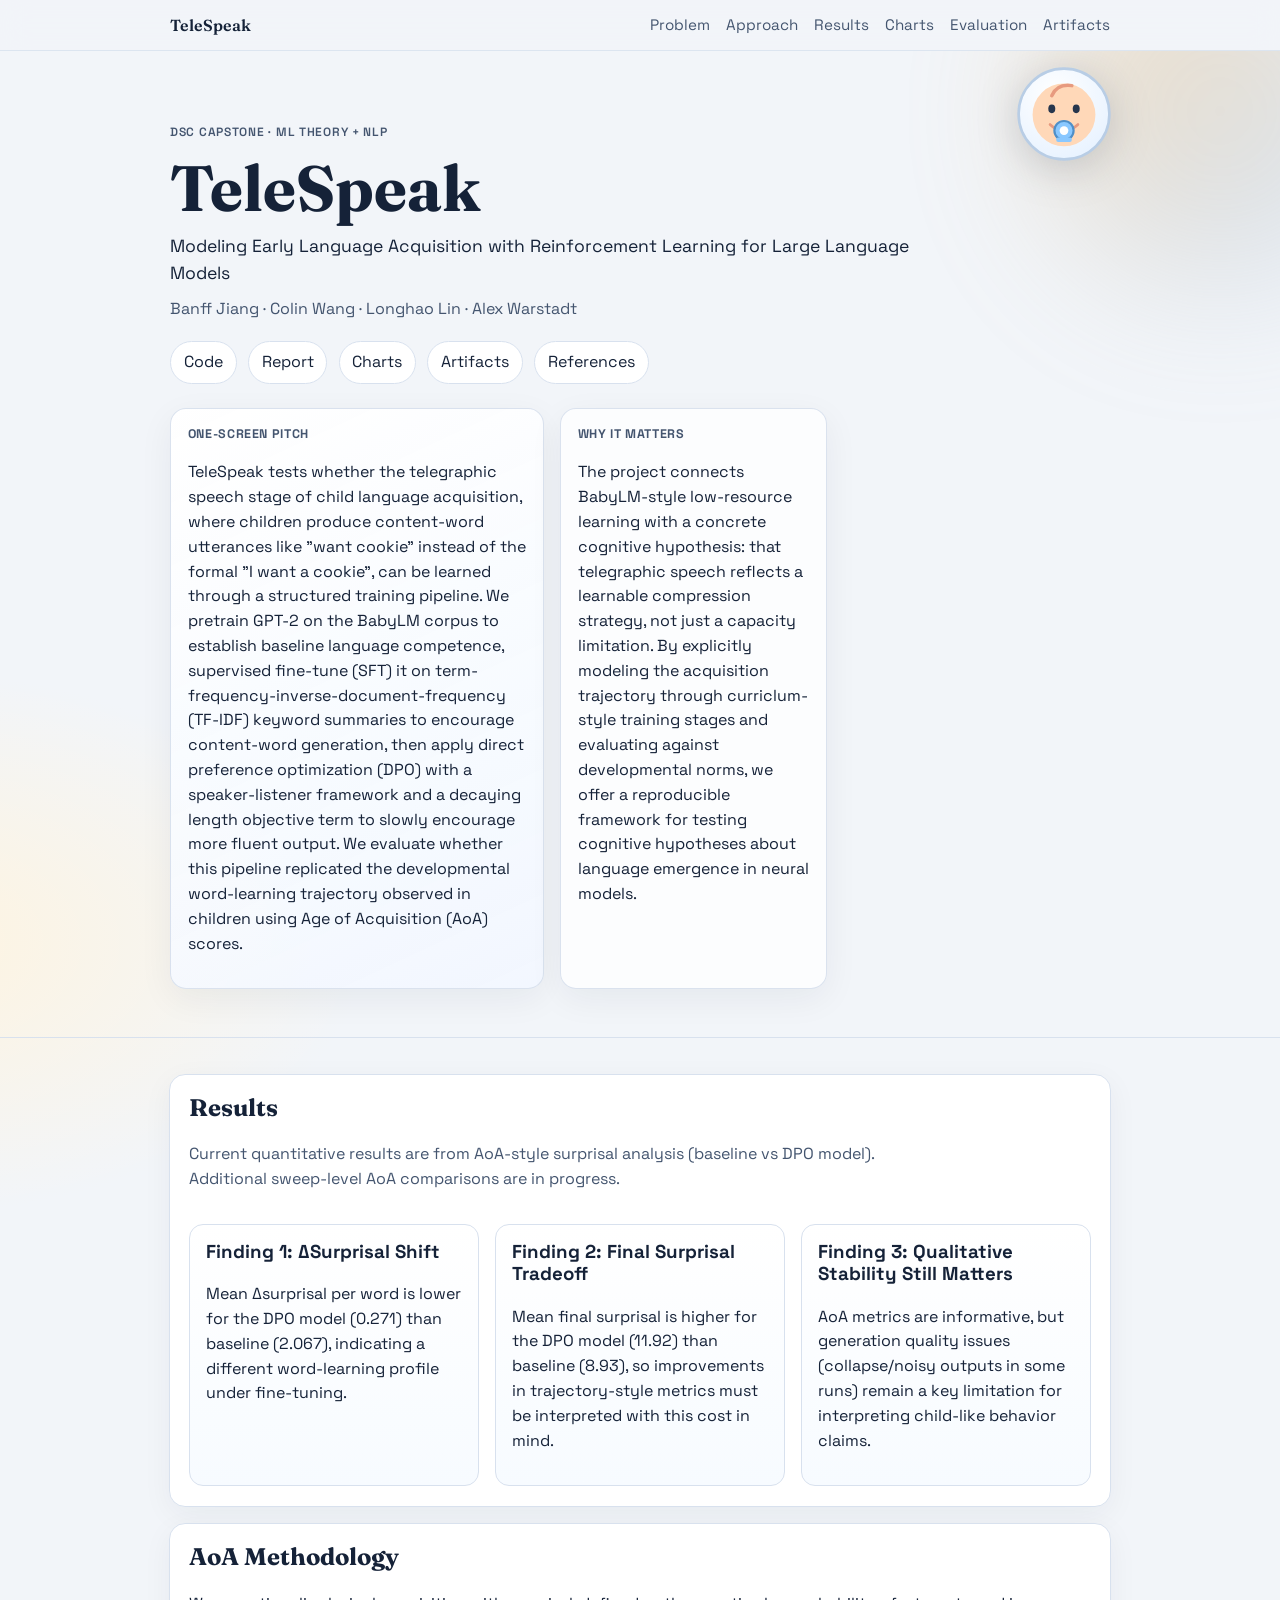
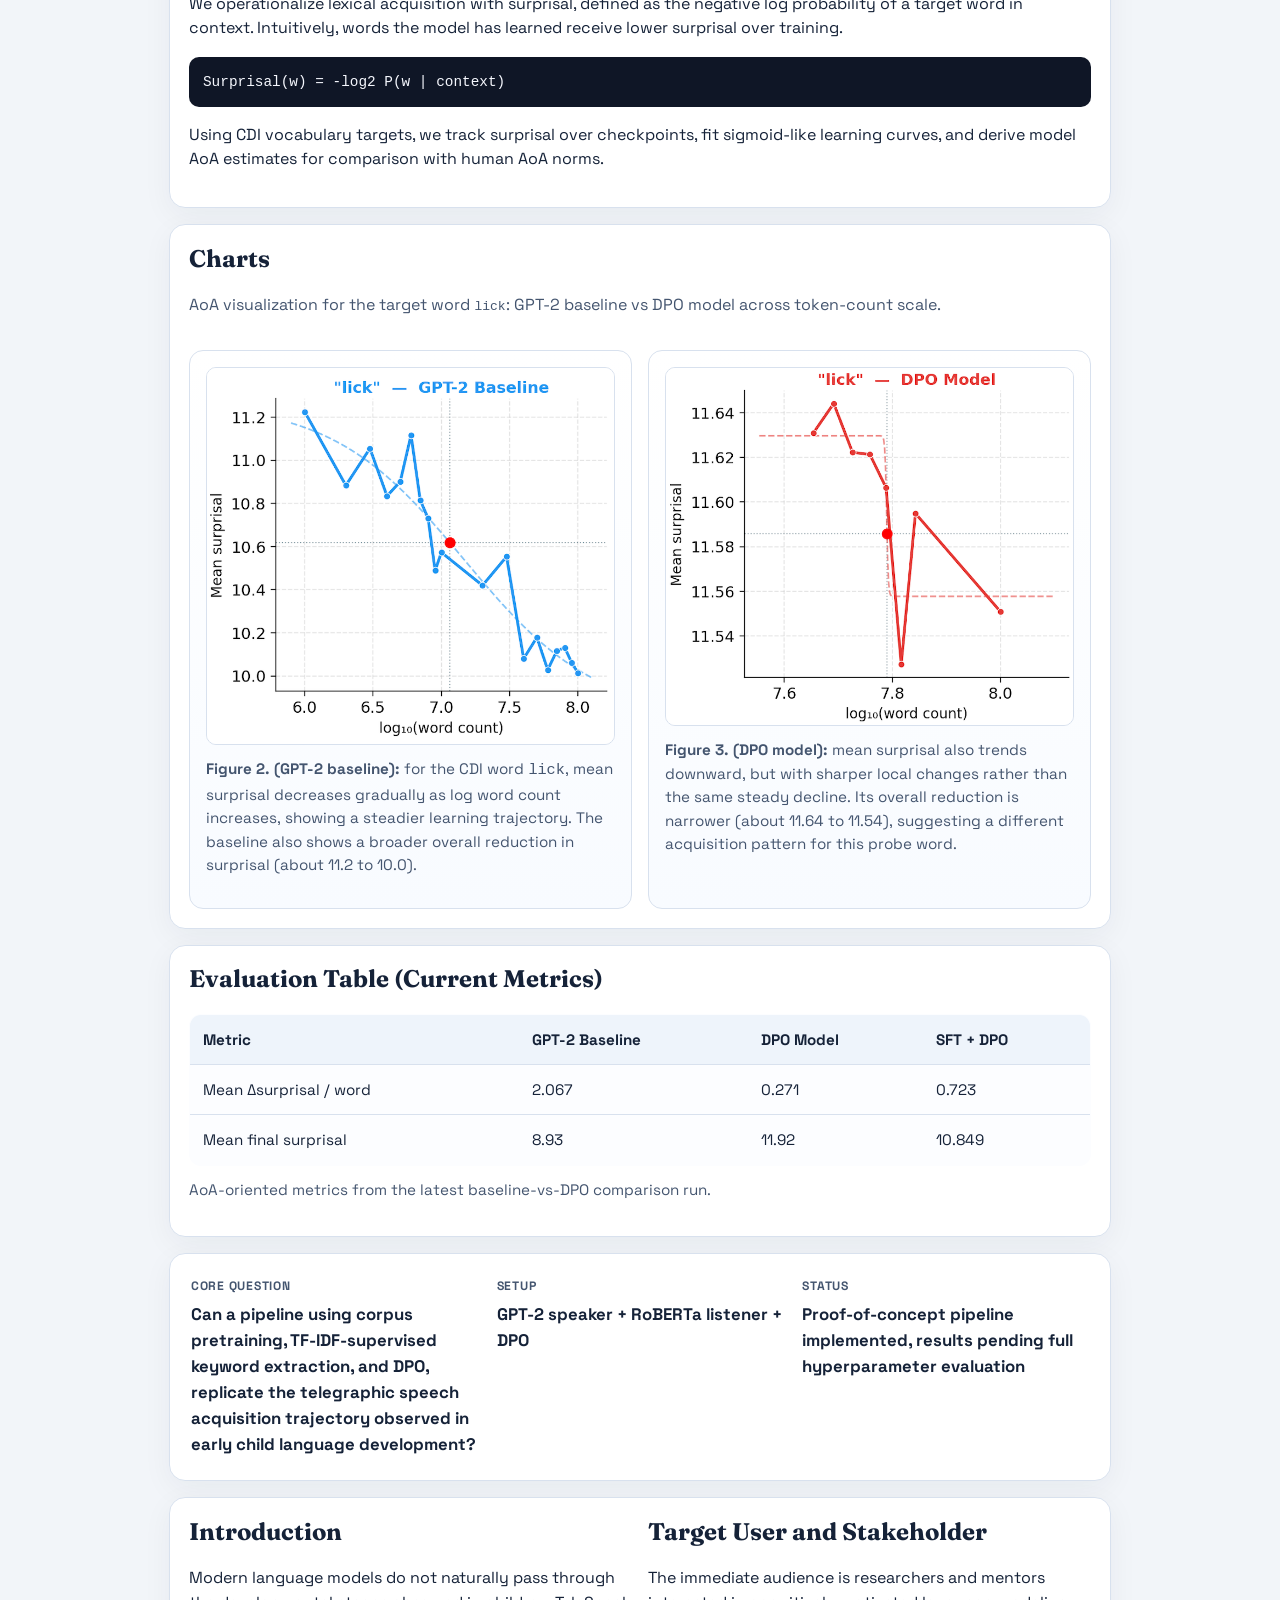
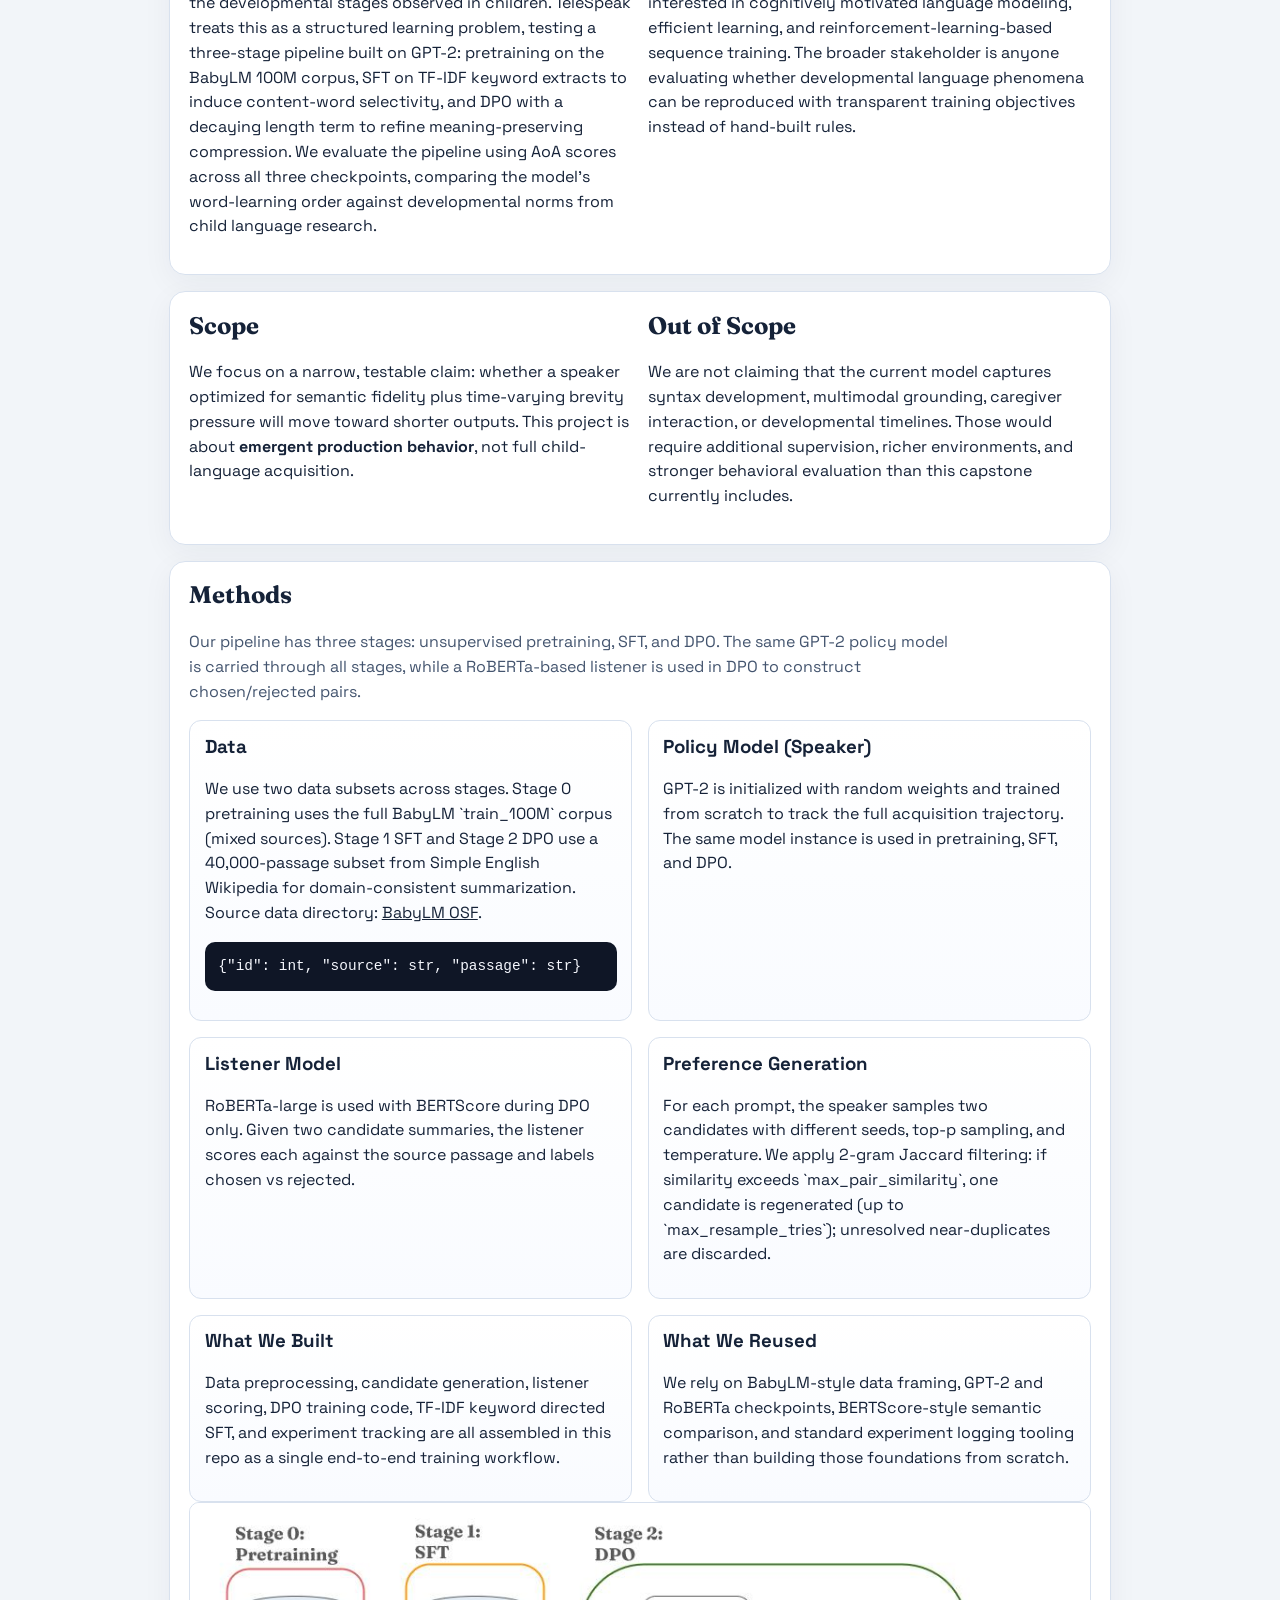
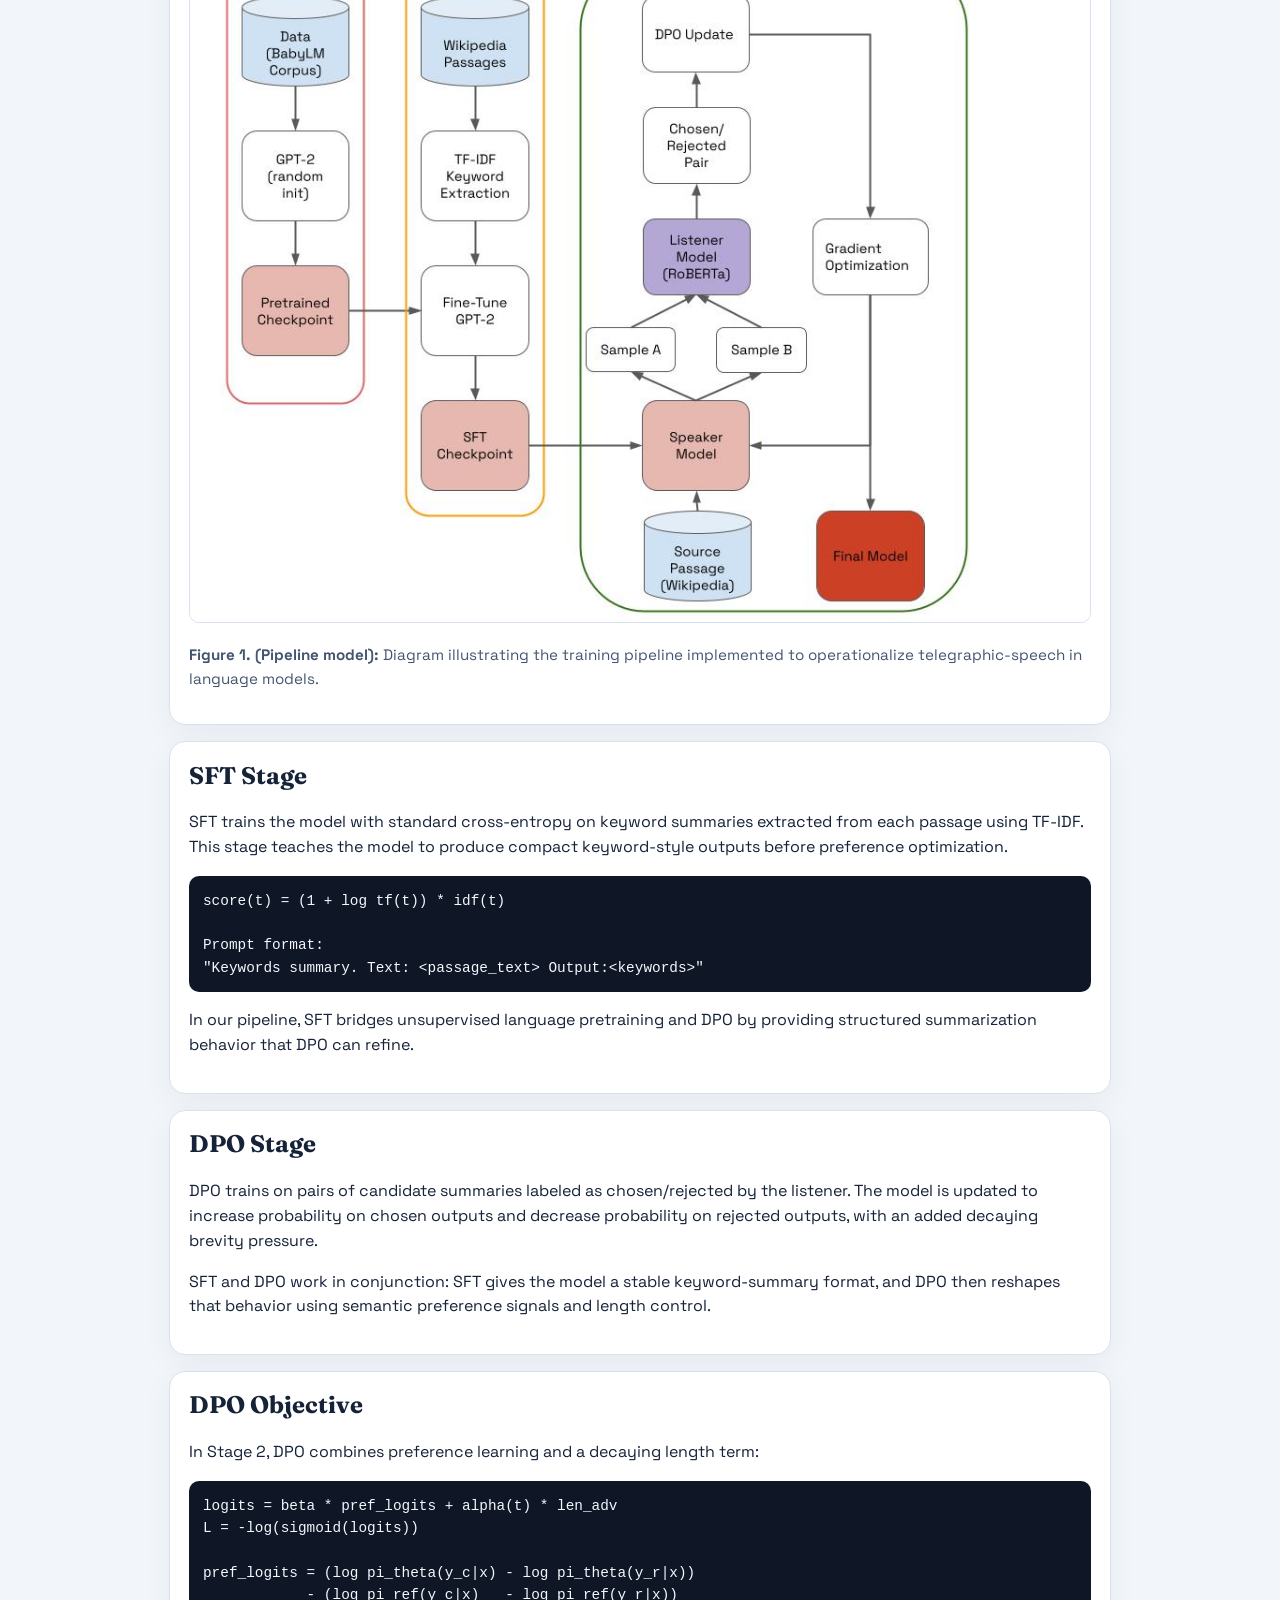
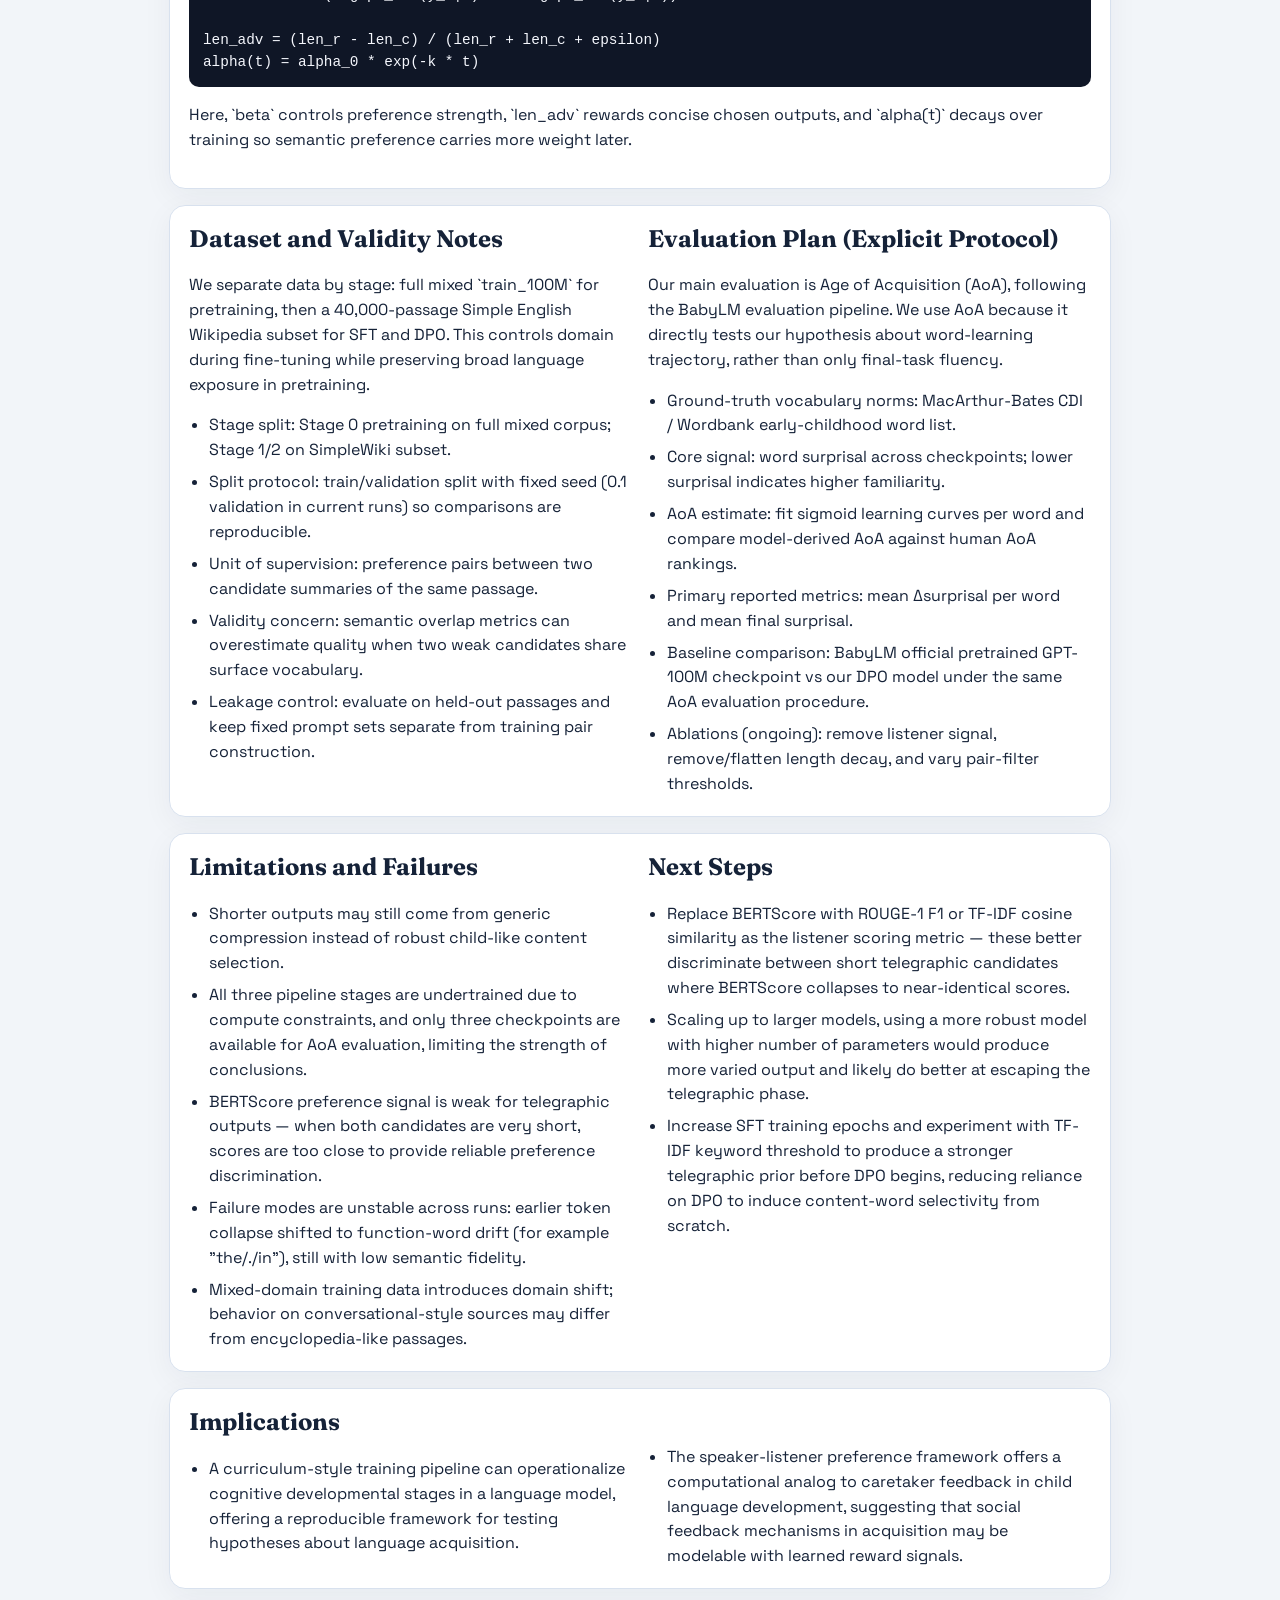
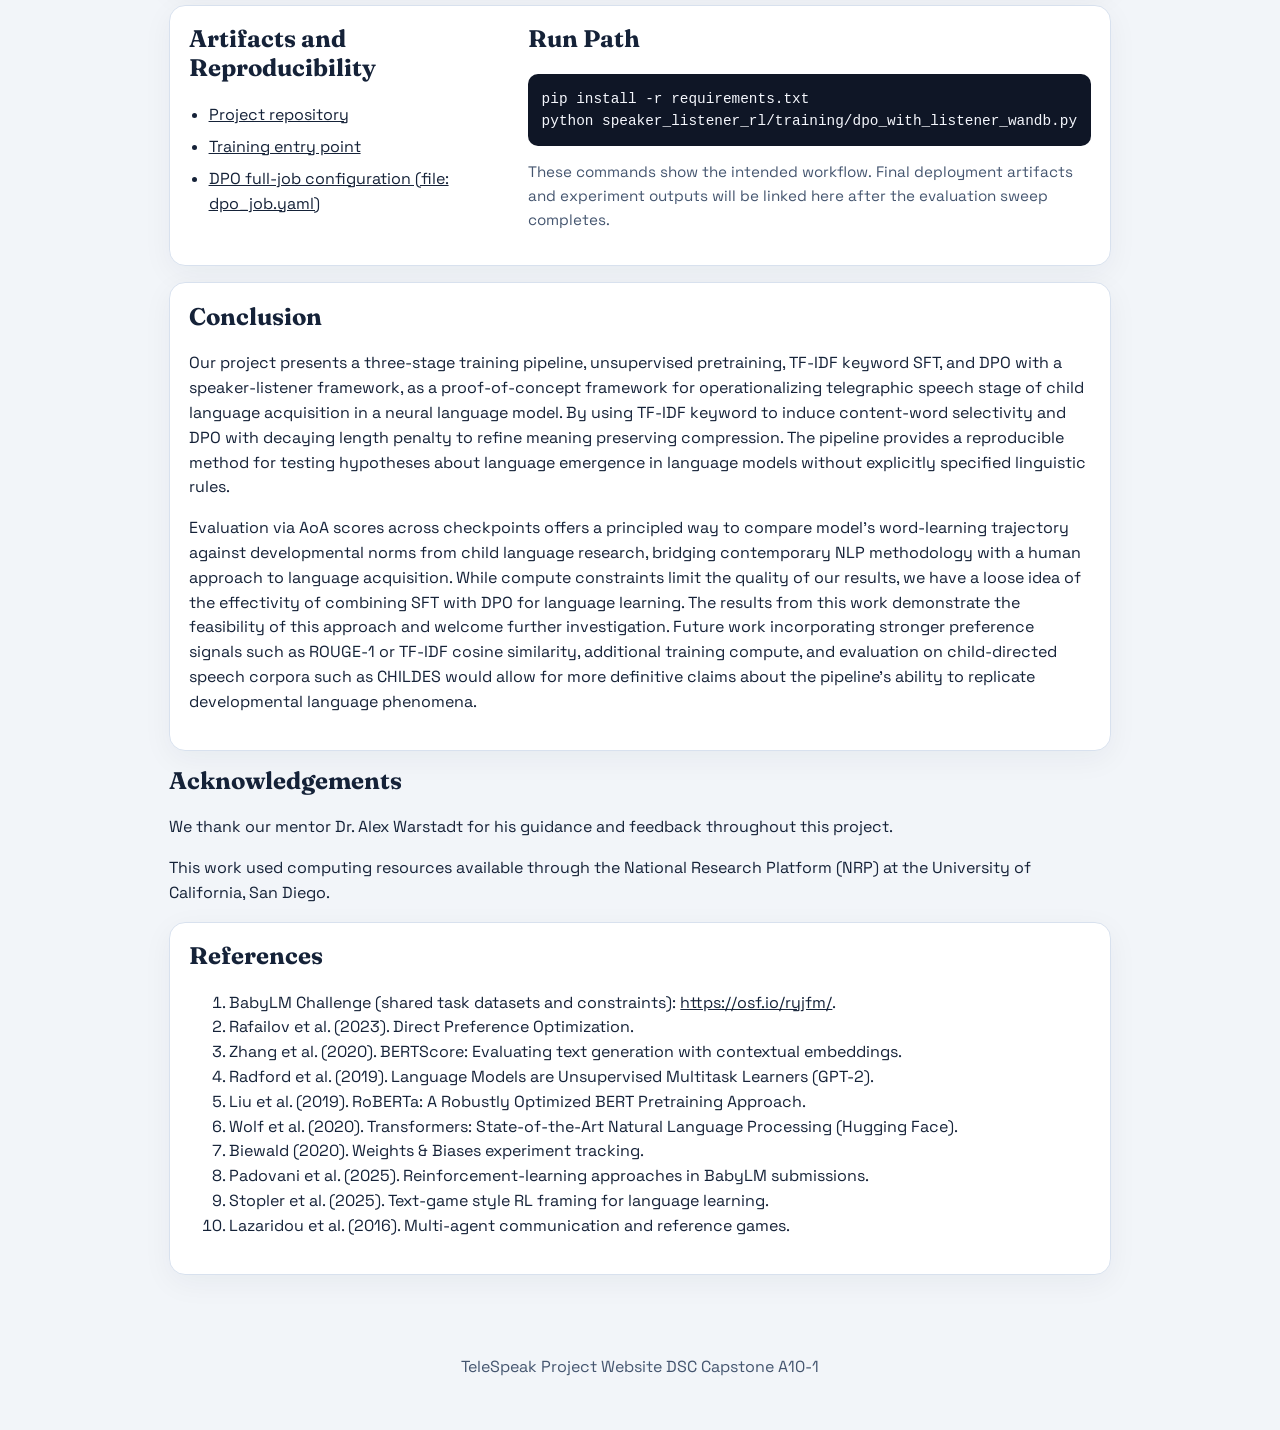
==== commit fb378e16: "updated website footer" ====
--- a/index.html
+++ b/index.html
@@ -444,7 +444,7 @@
   </main>
 
   <footer>
-    <p>TeleSpeak Project Website · Built for external technical review</p>
+    <p>TeleSpeak Project Website DSC Capstone A10-1 </p>
   </footer>
 </body>
 </html>
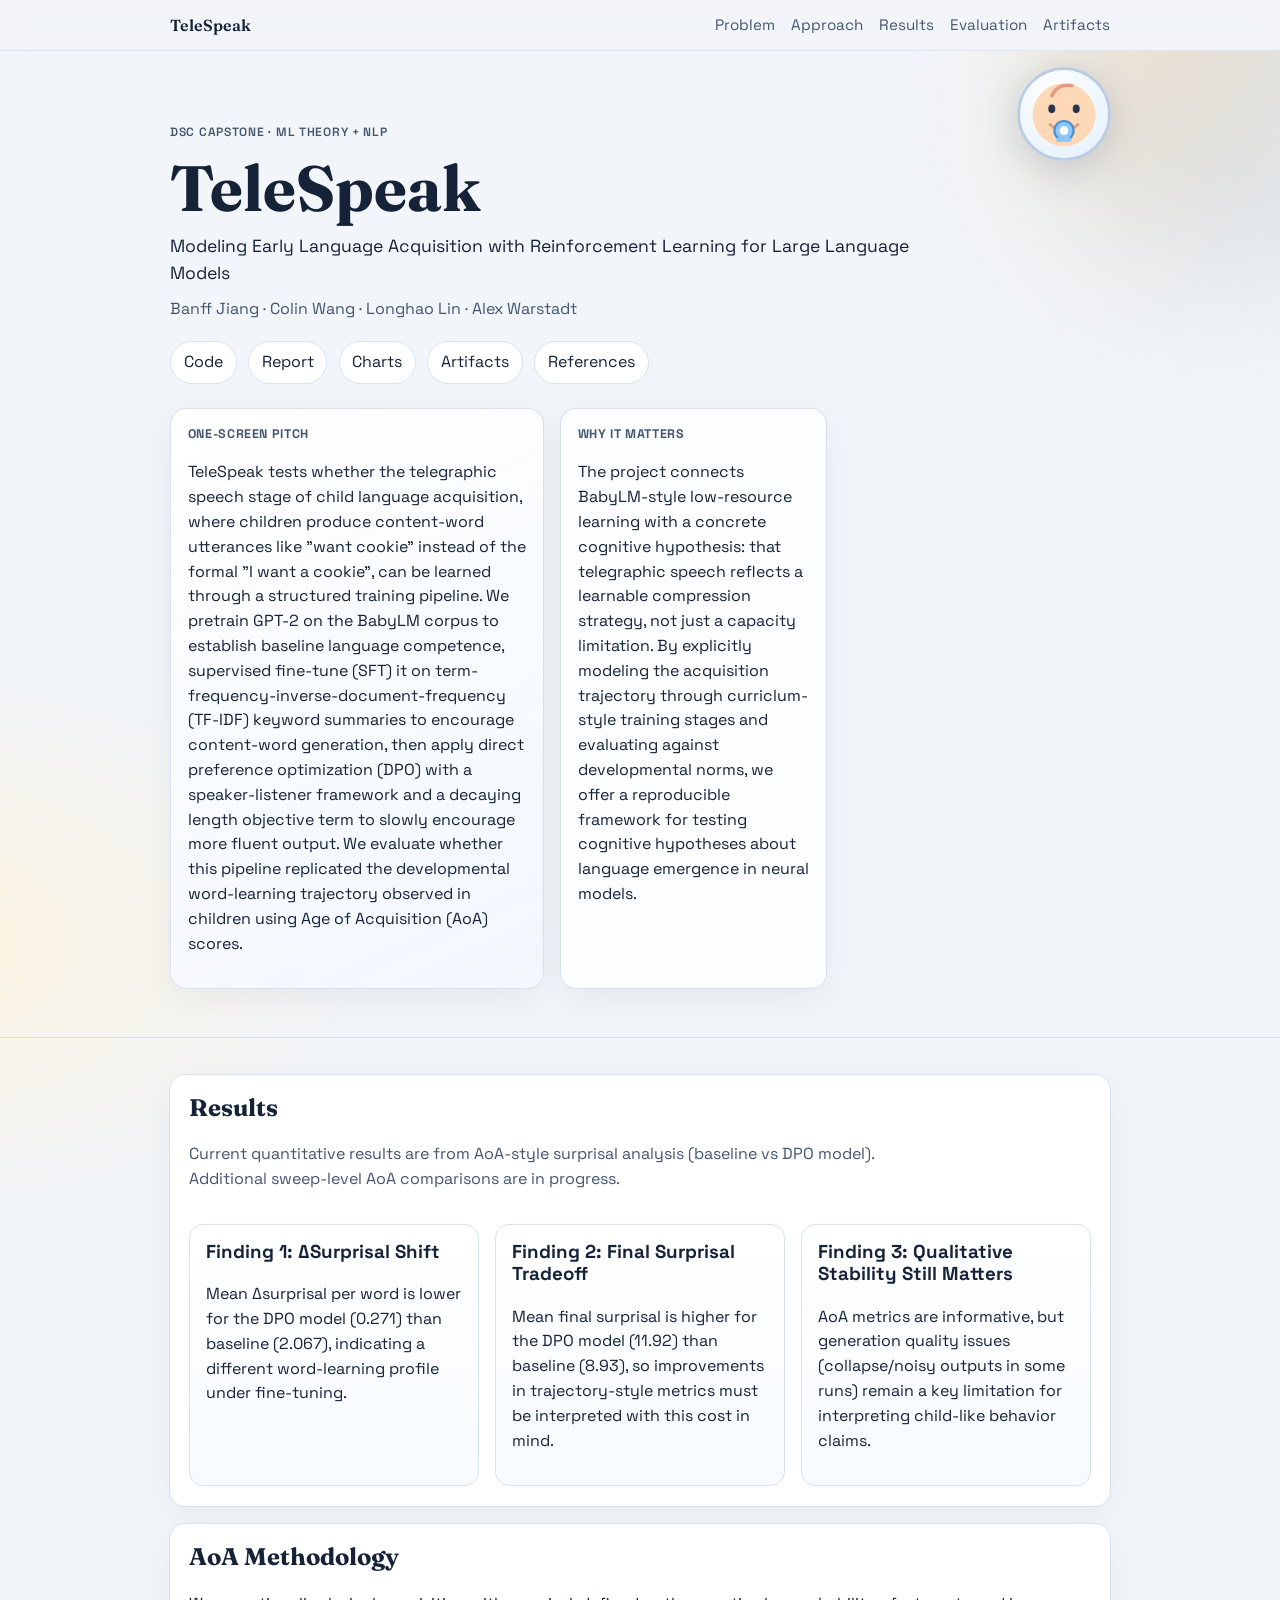
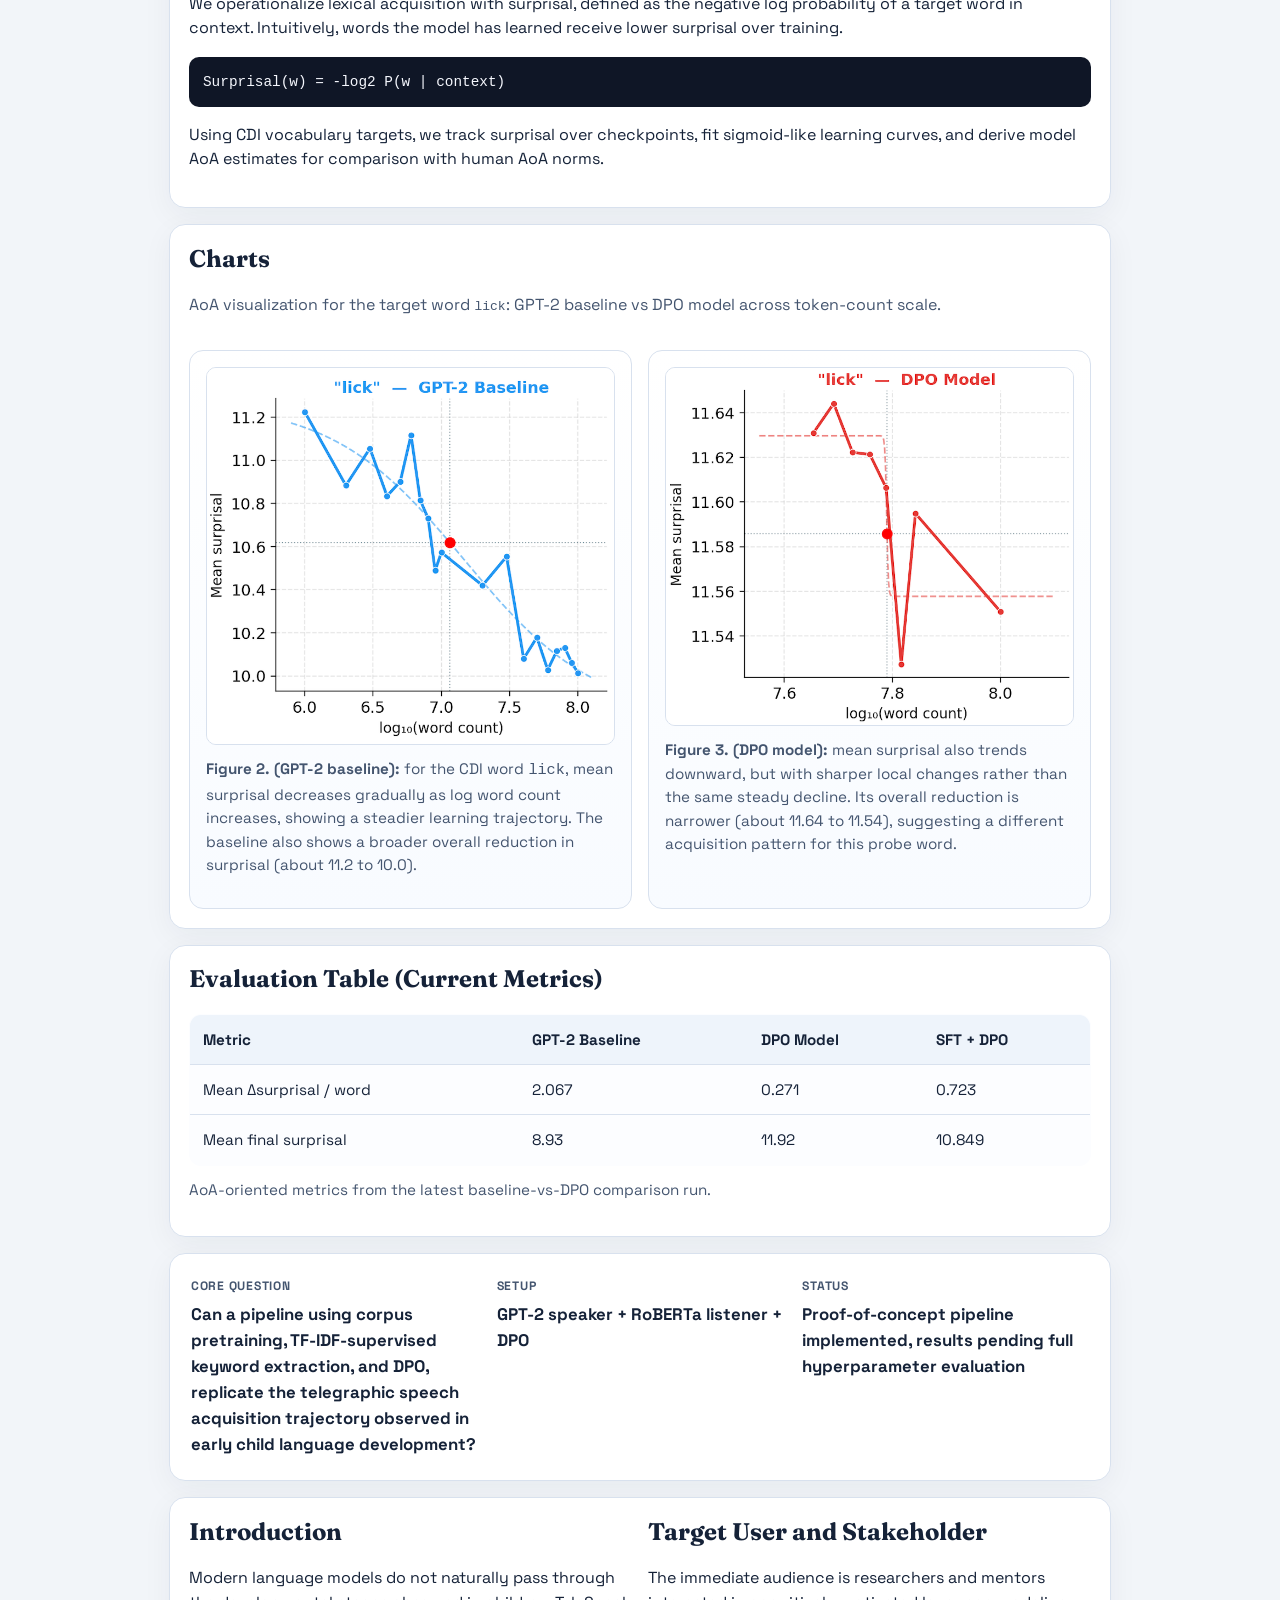
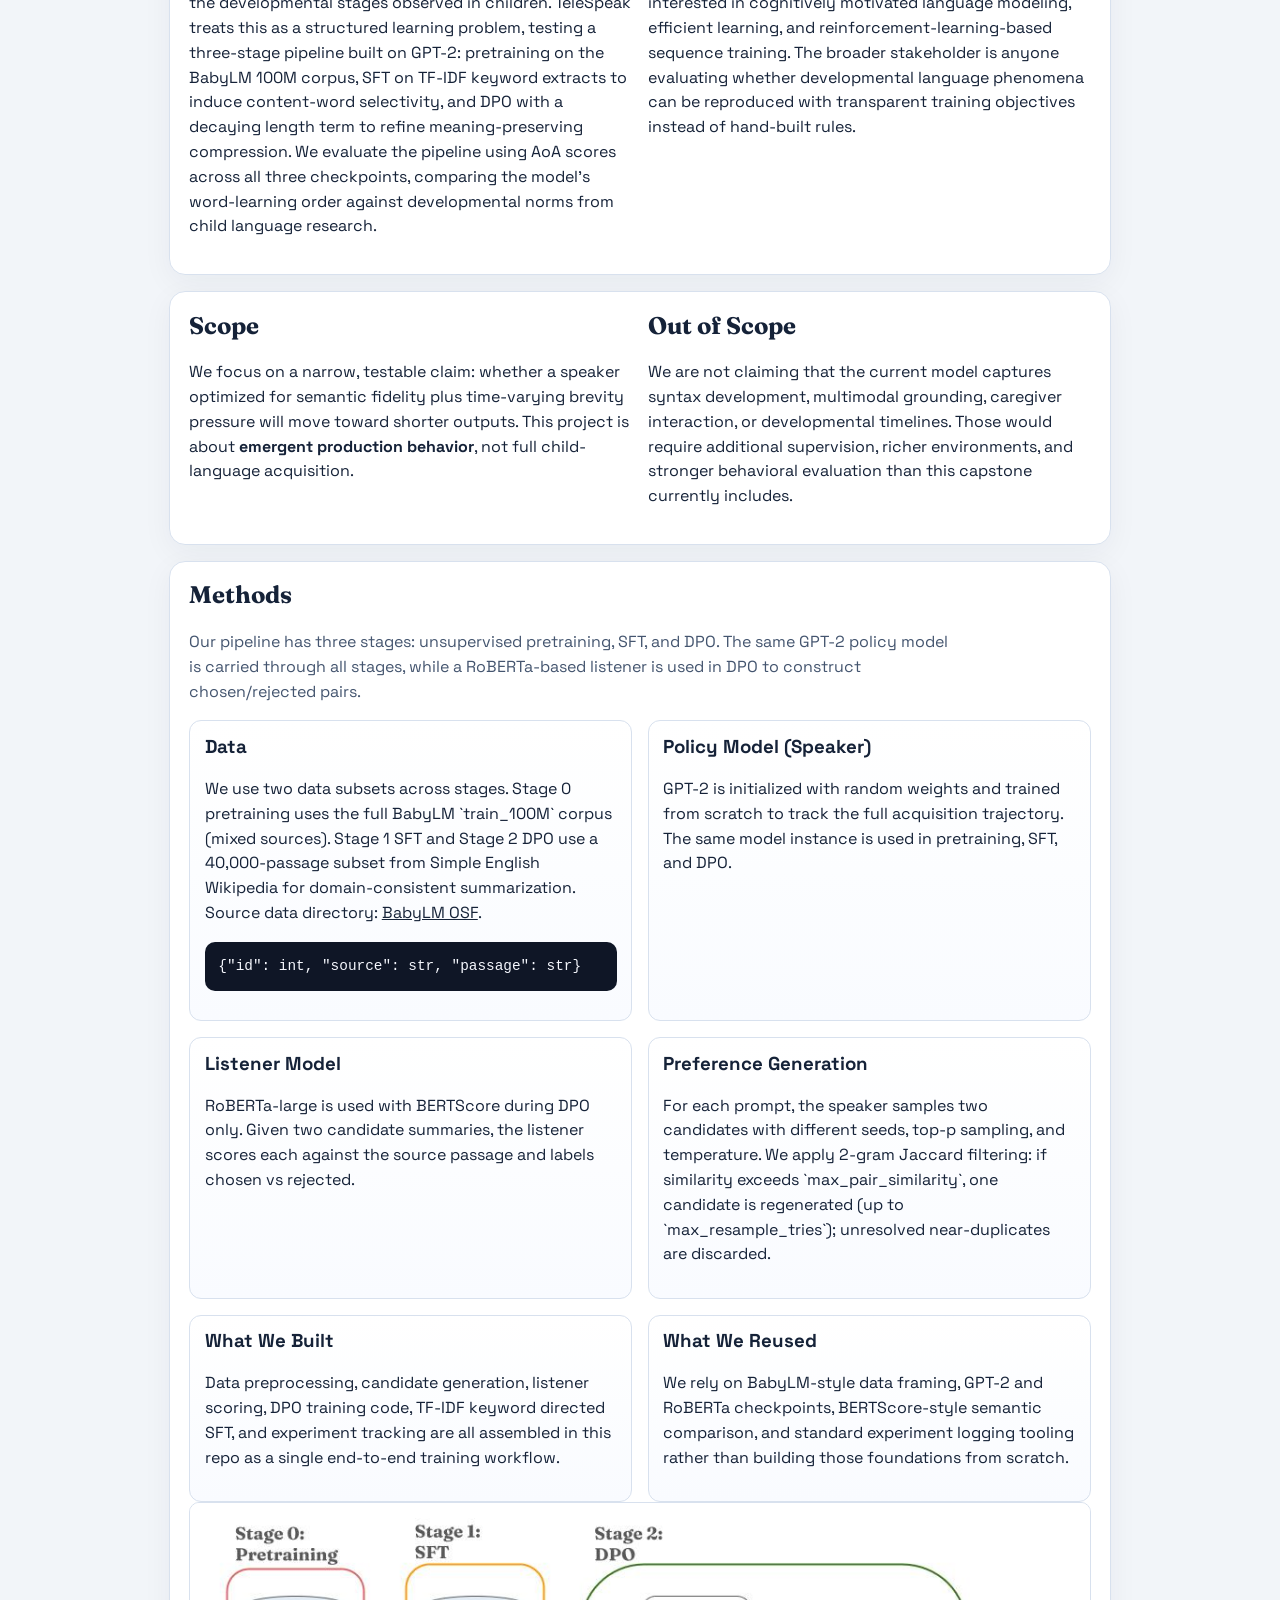
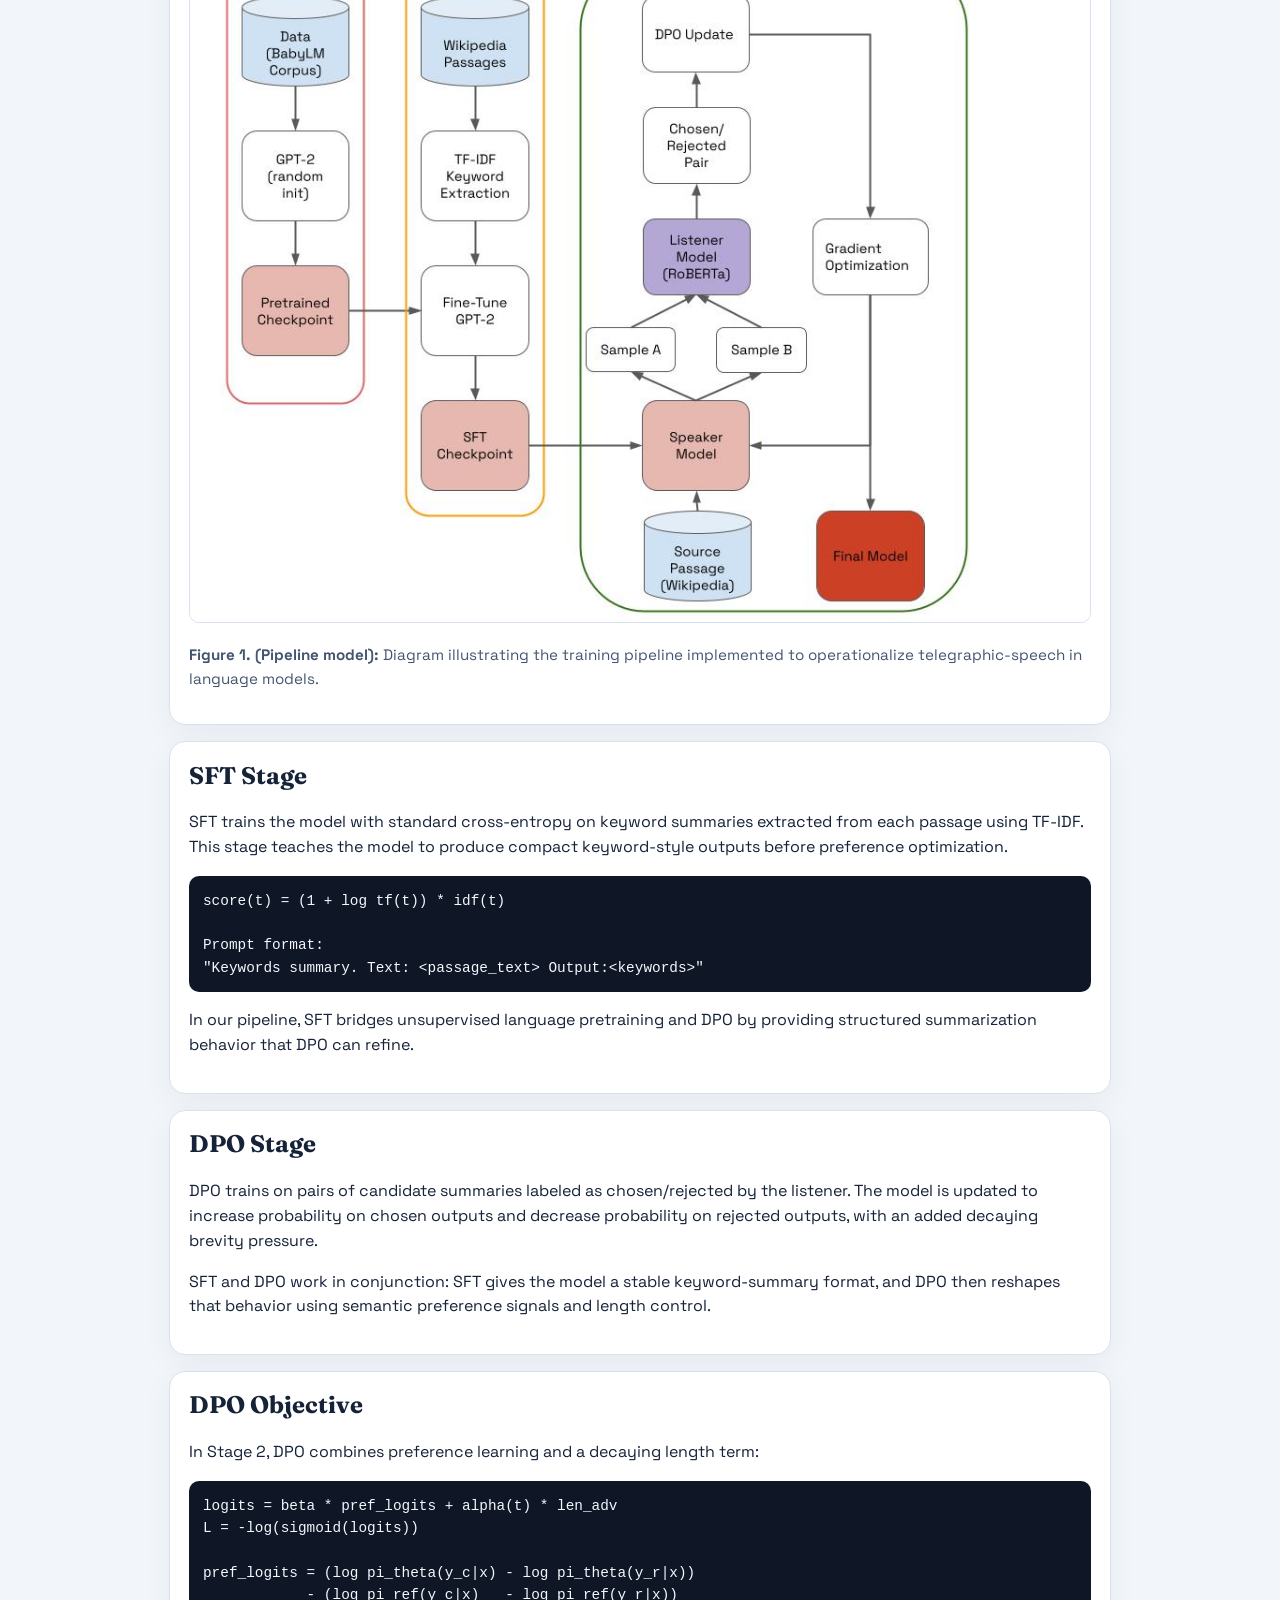
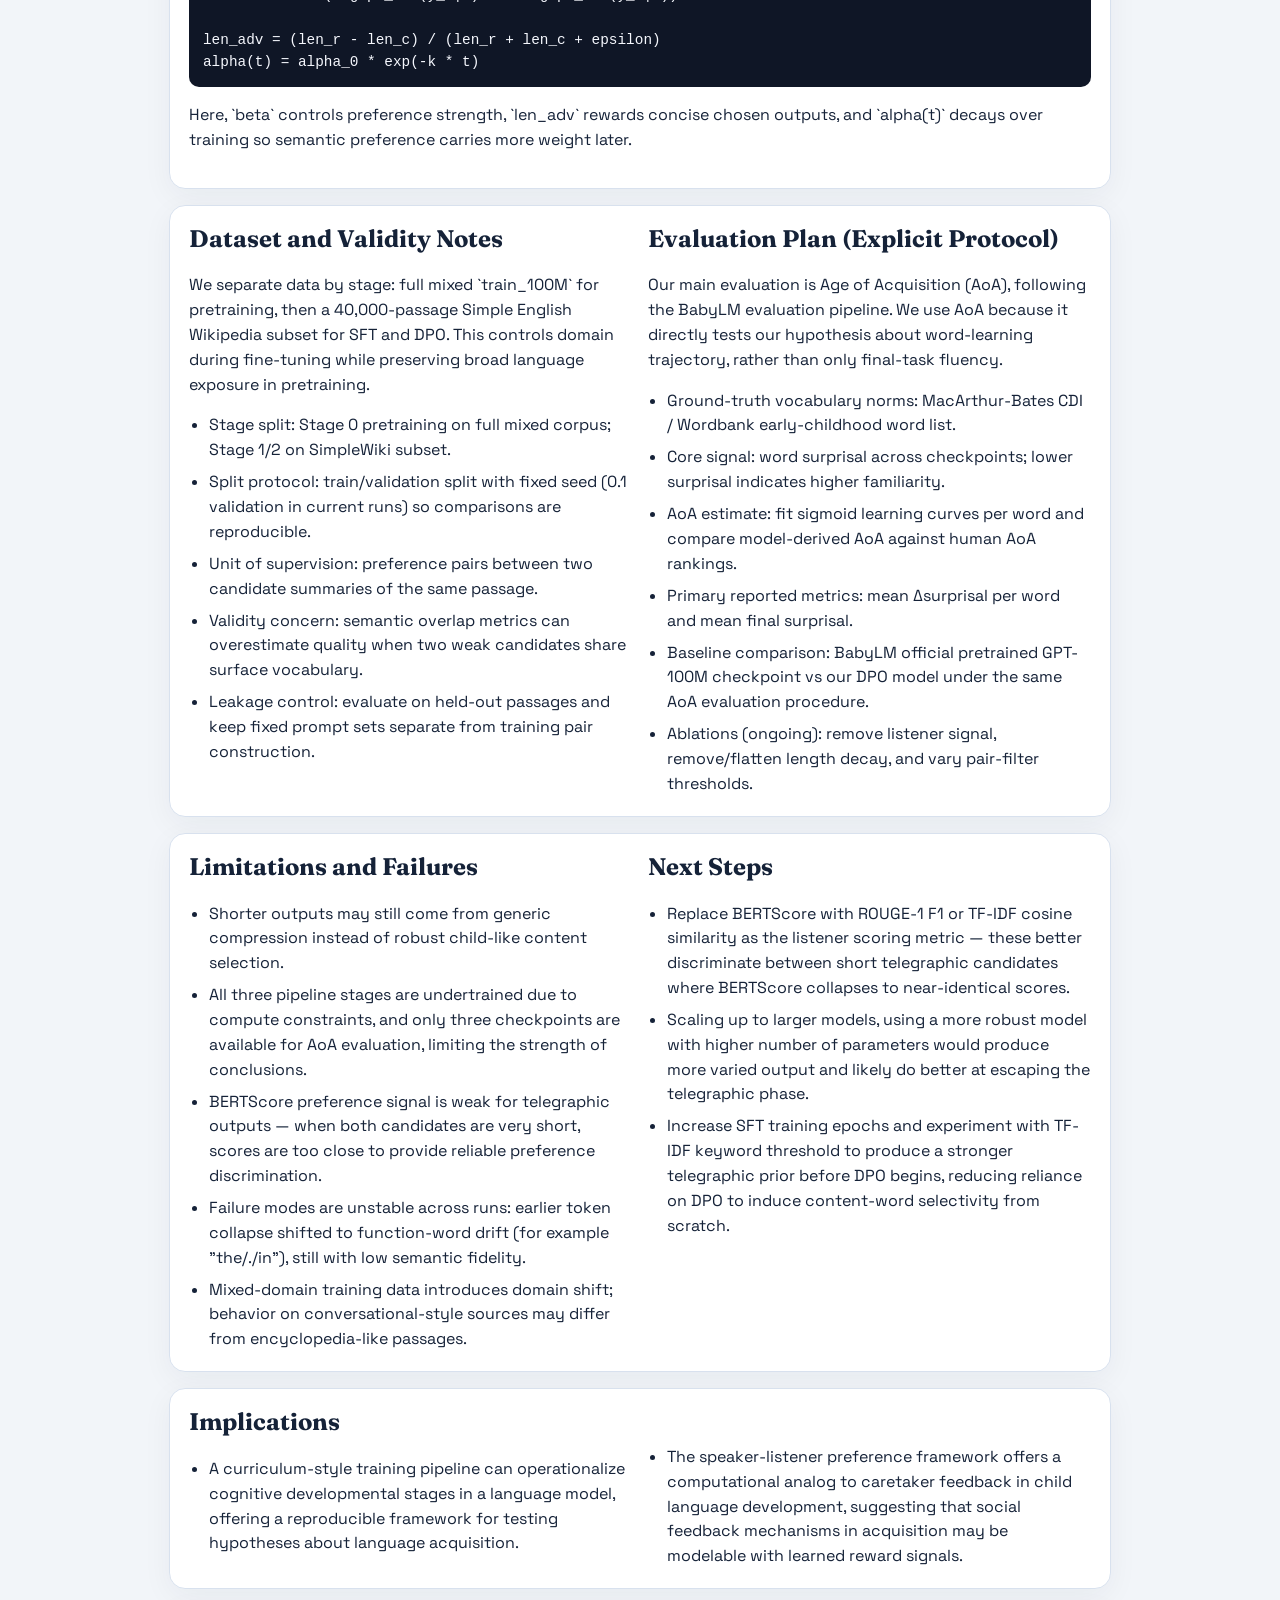
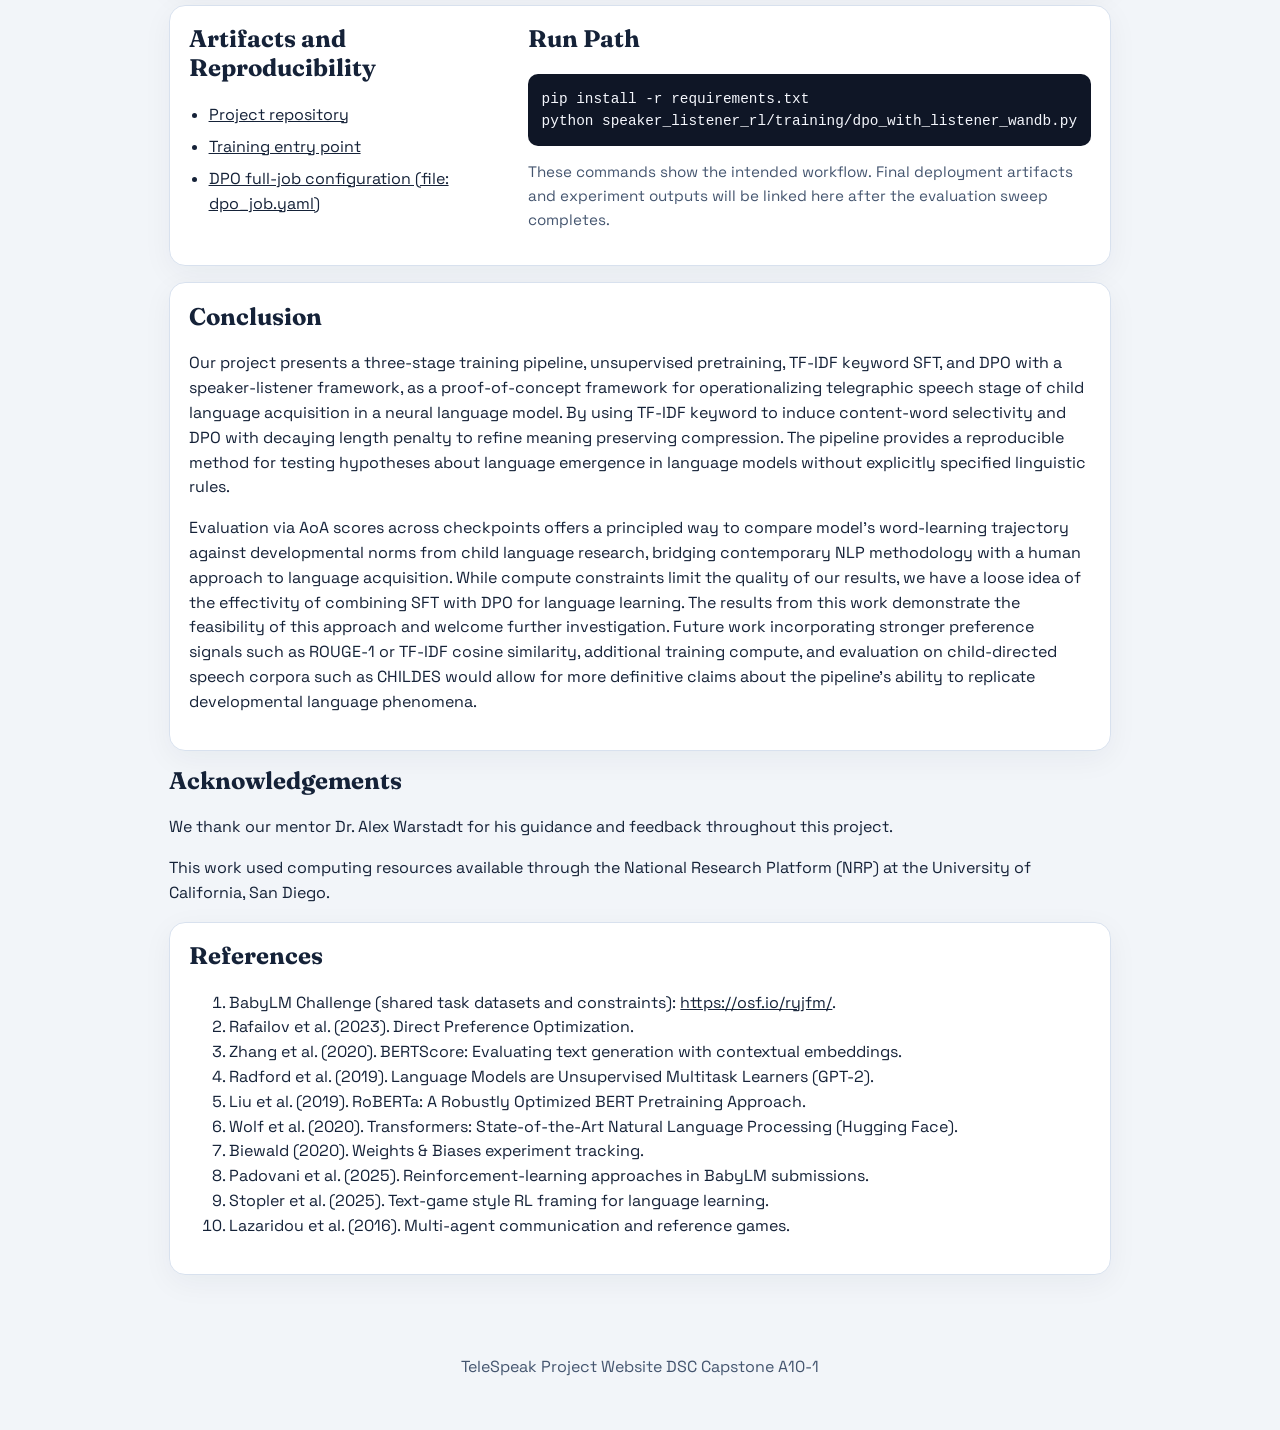
==== commit be6d9076: "fixing buttons" ====
--- a/index.html
+++ b/index.html
@@ -18,7 +18,6 @@
         <a href="#problem">Problem</a>
         <a href="#approach">Approach</a>
         <a href="#results">Results</a>
-        <a href="#charts">Charts</a>
         <a href="#evaluation">Evaluation</a>
         <a href="#artifacts">Artifacts</a>
       </div>
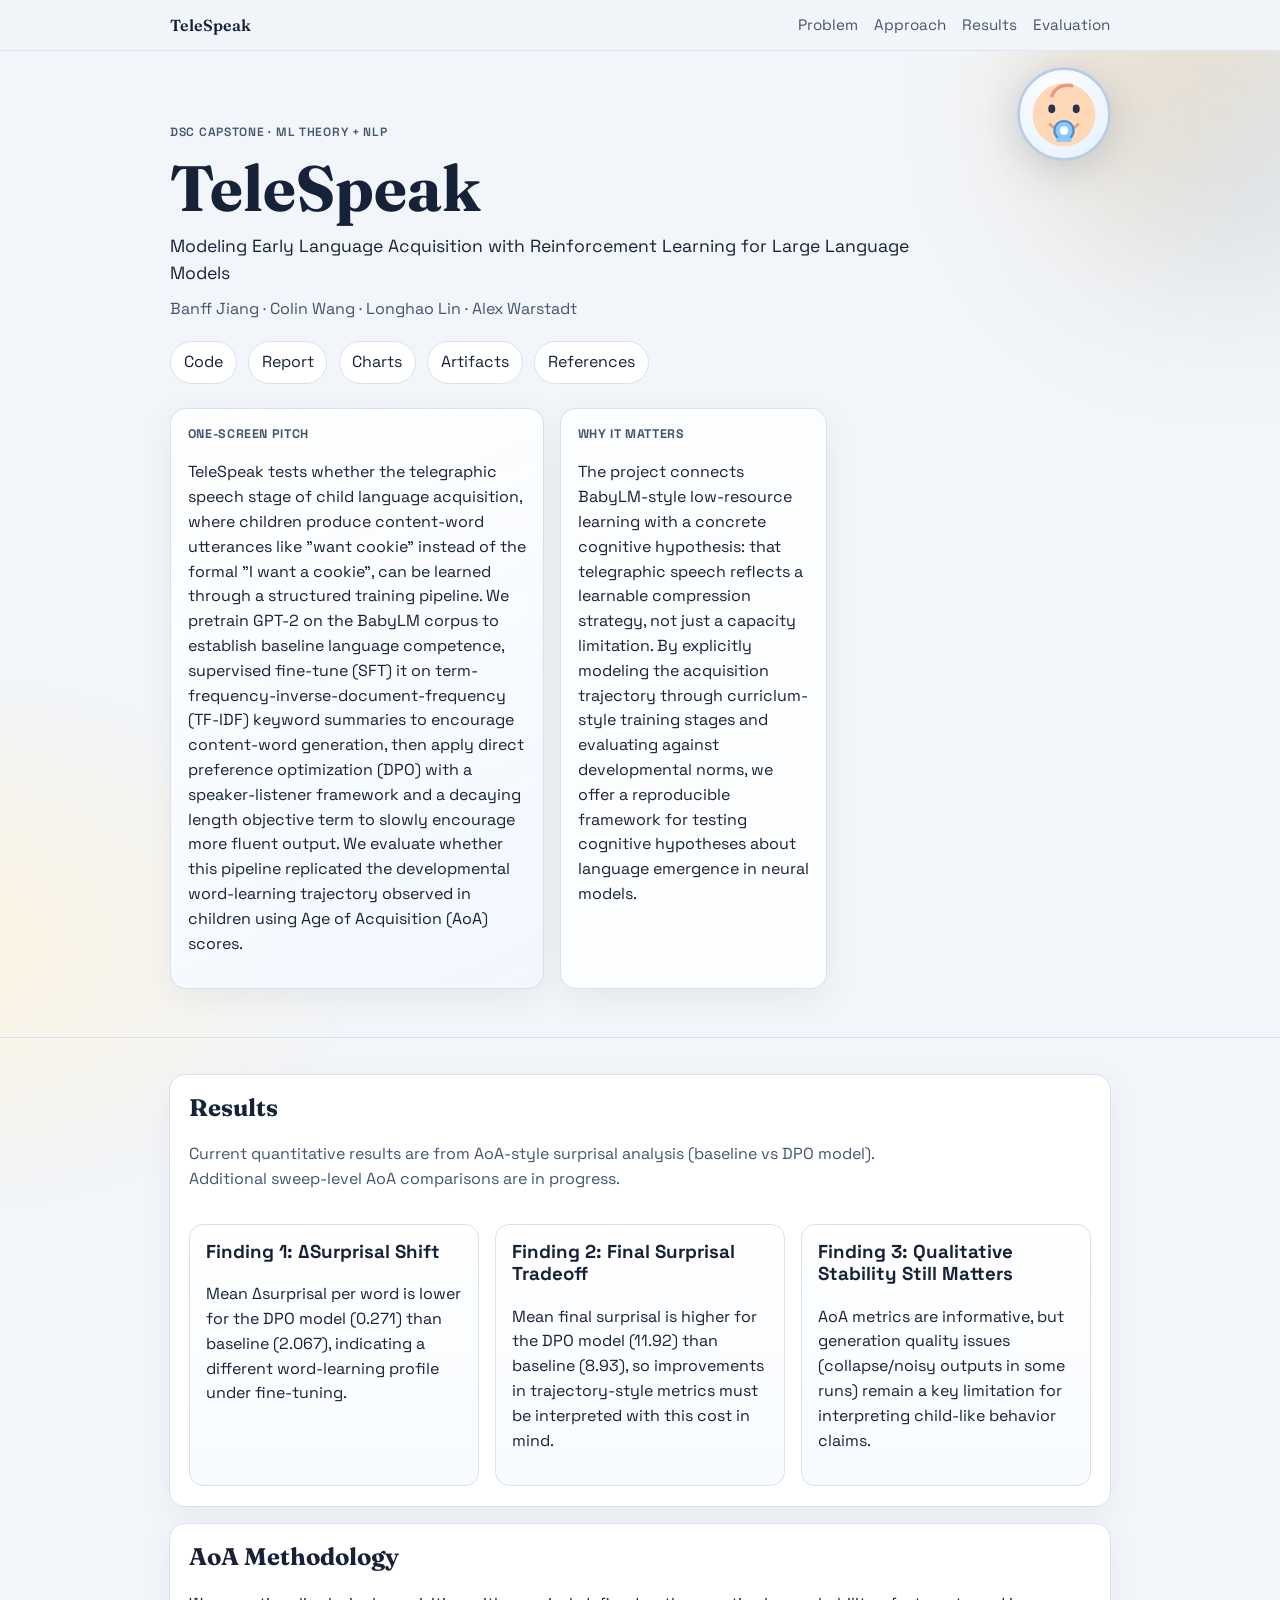
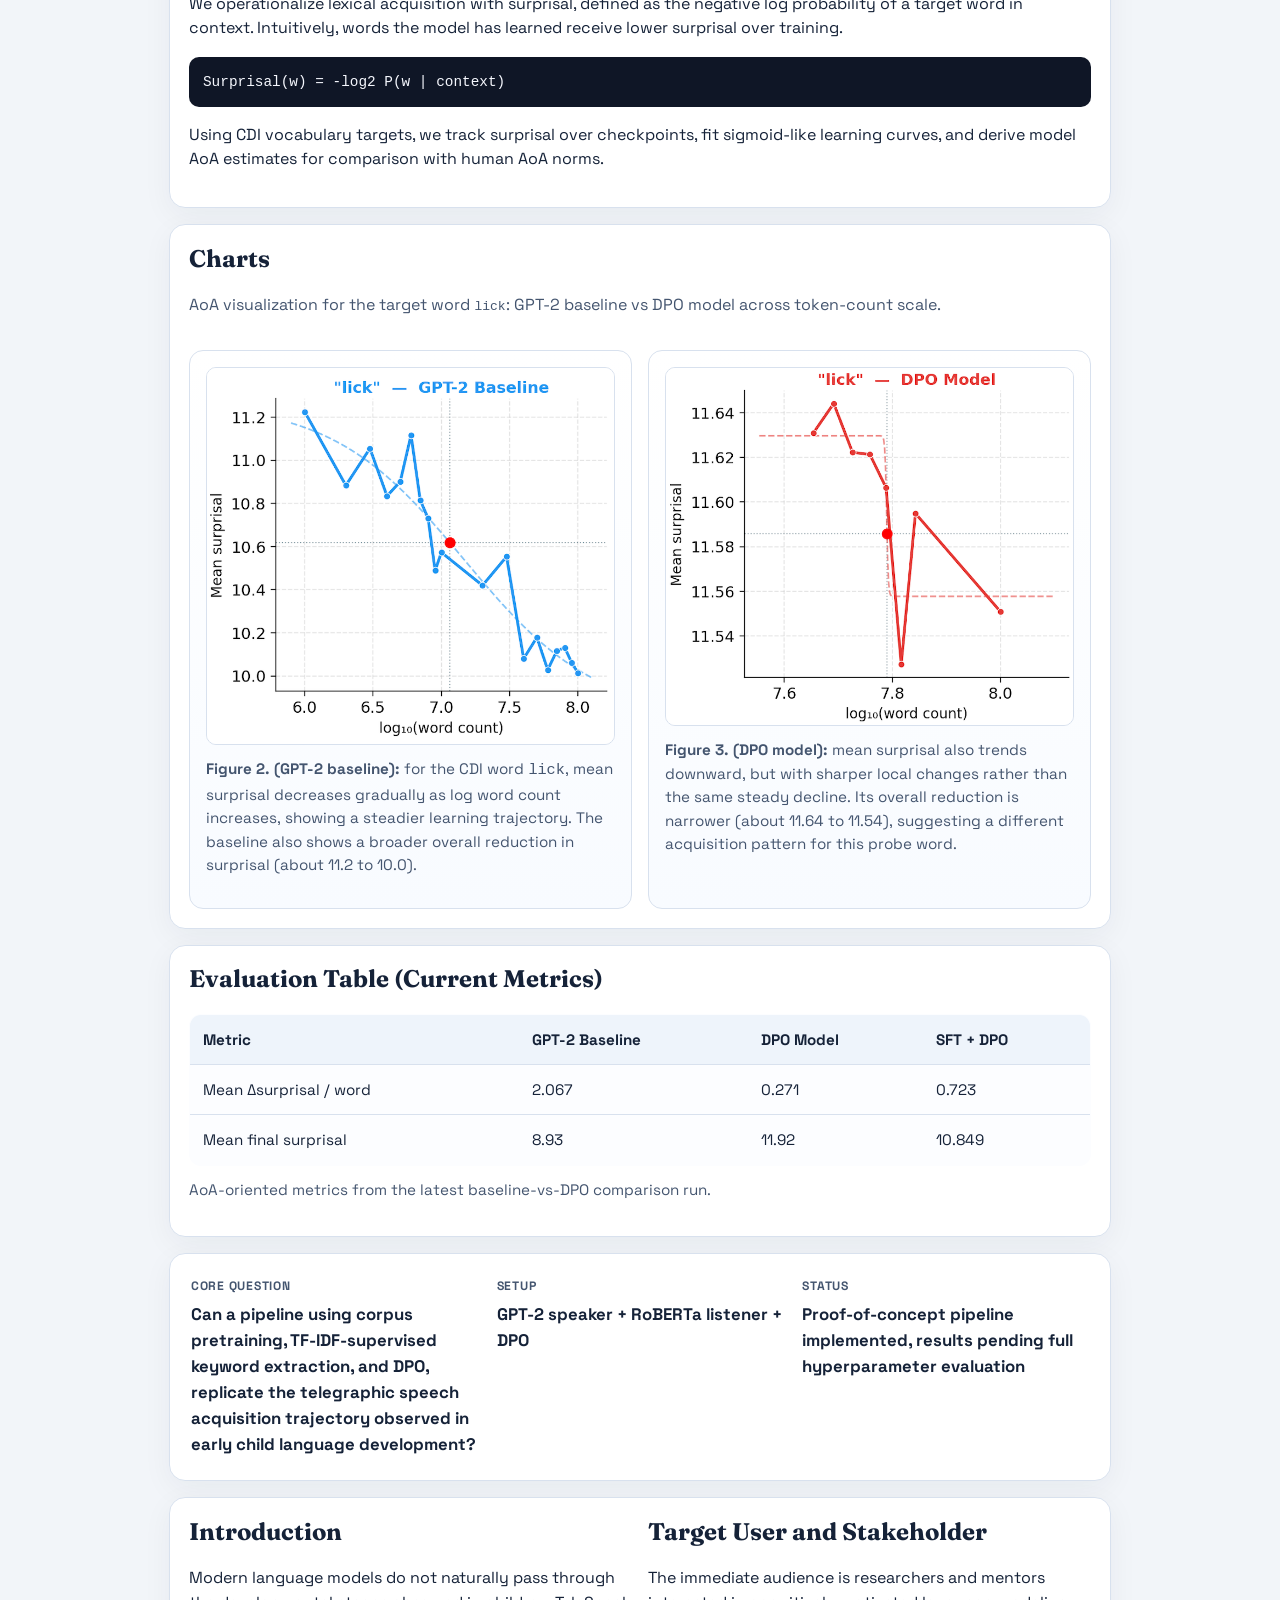
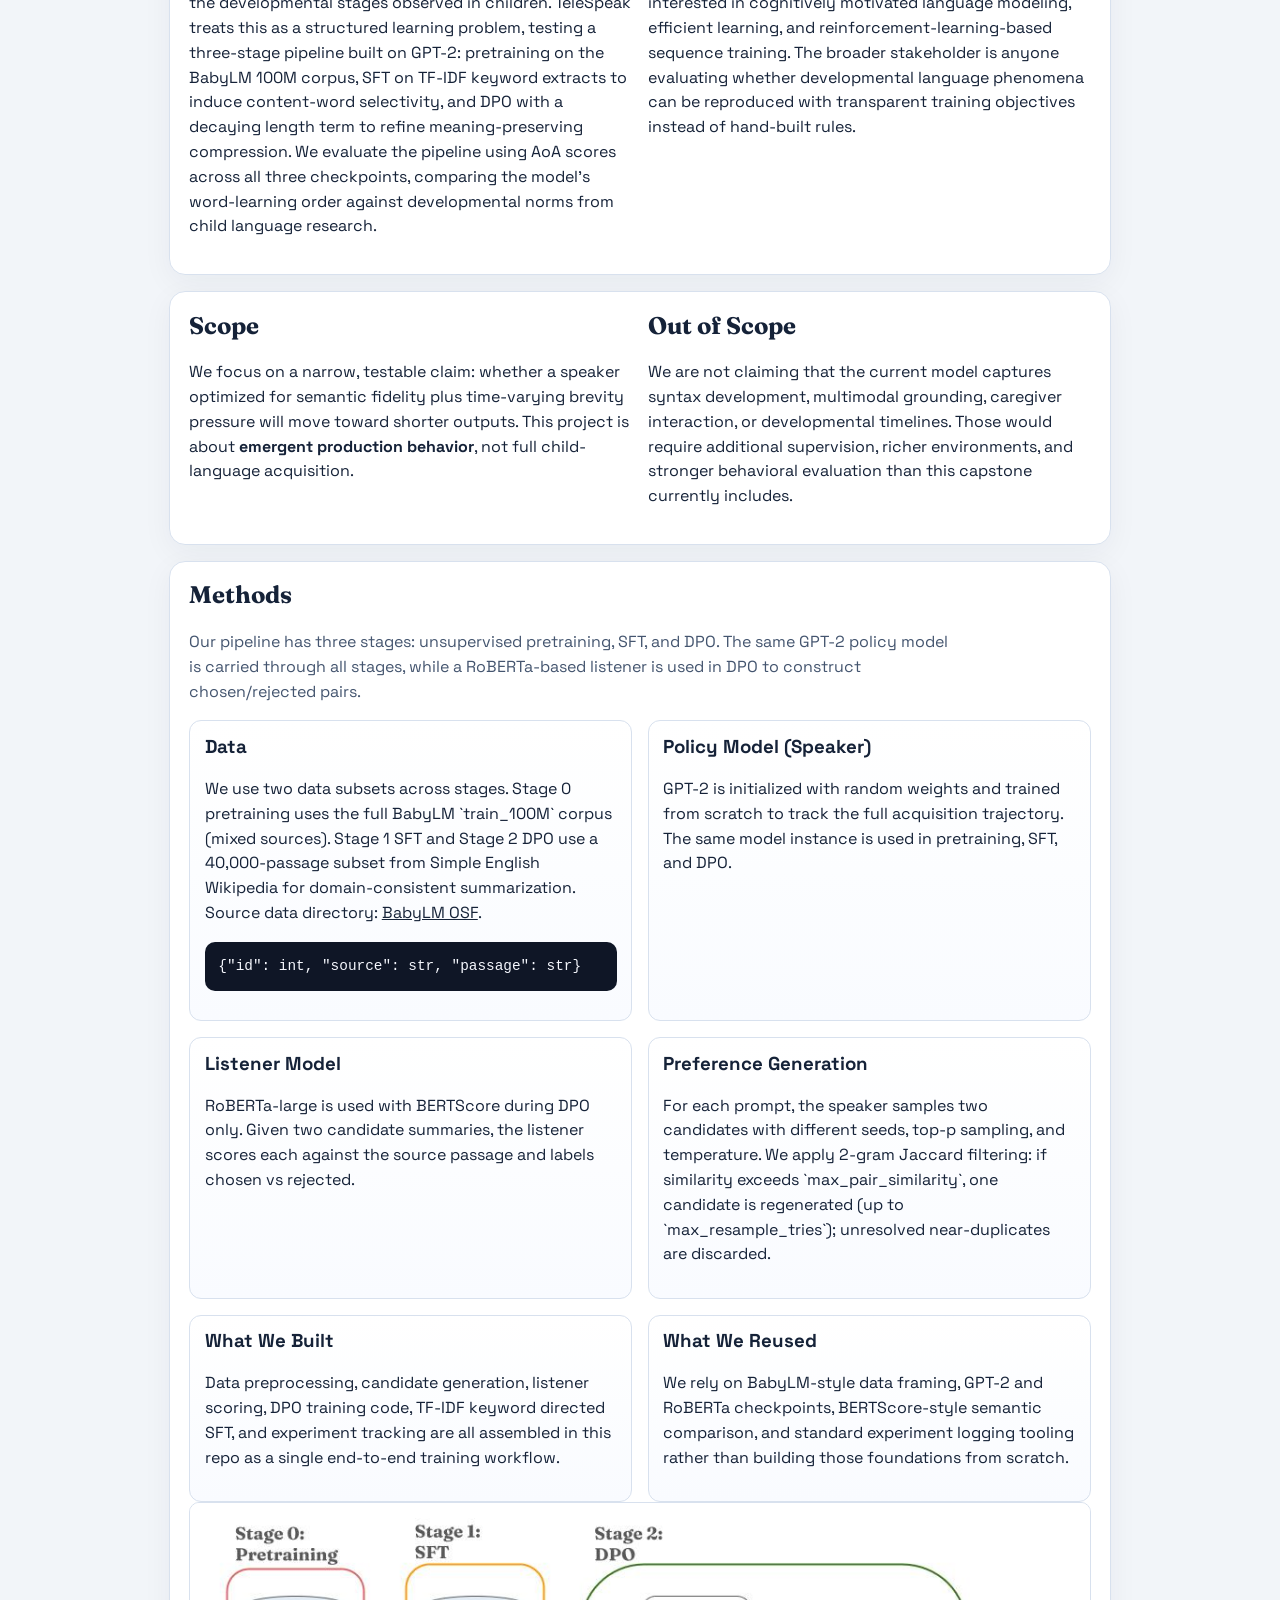
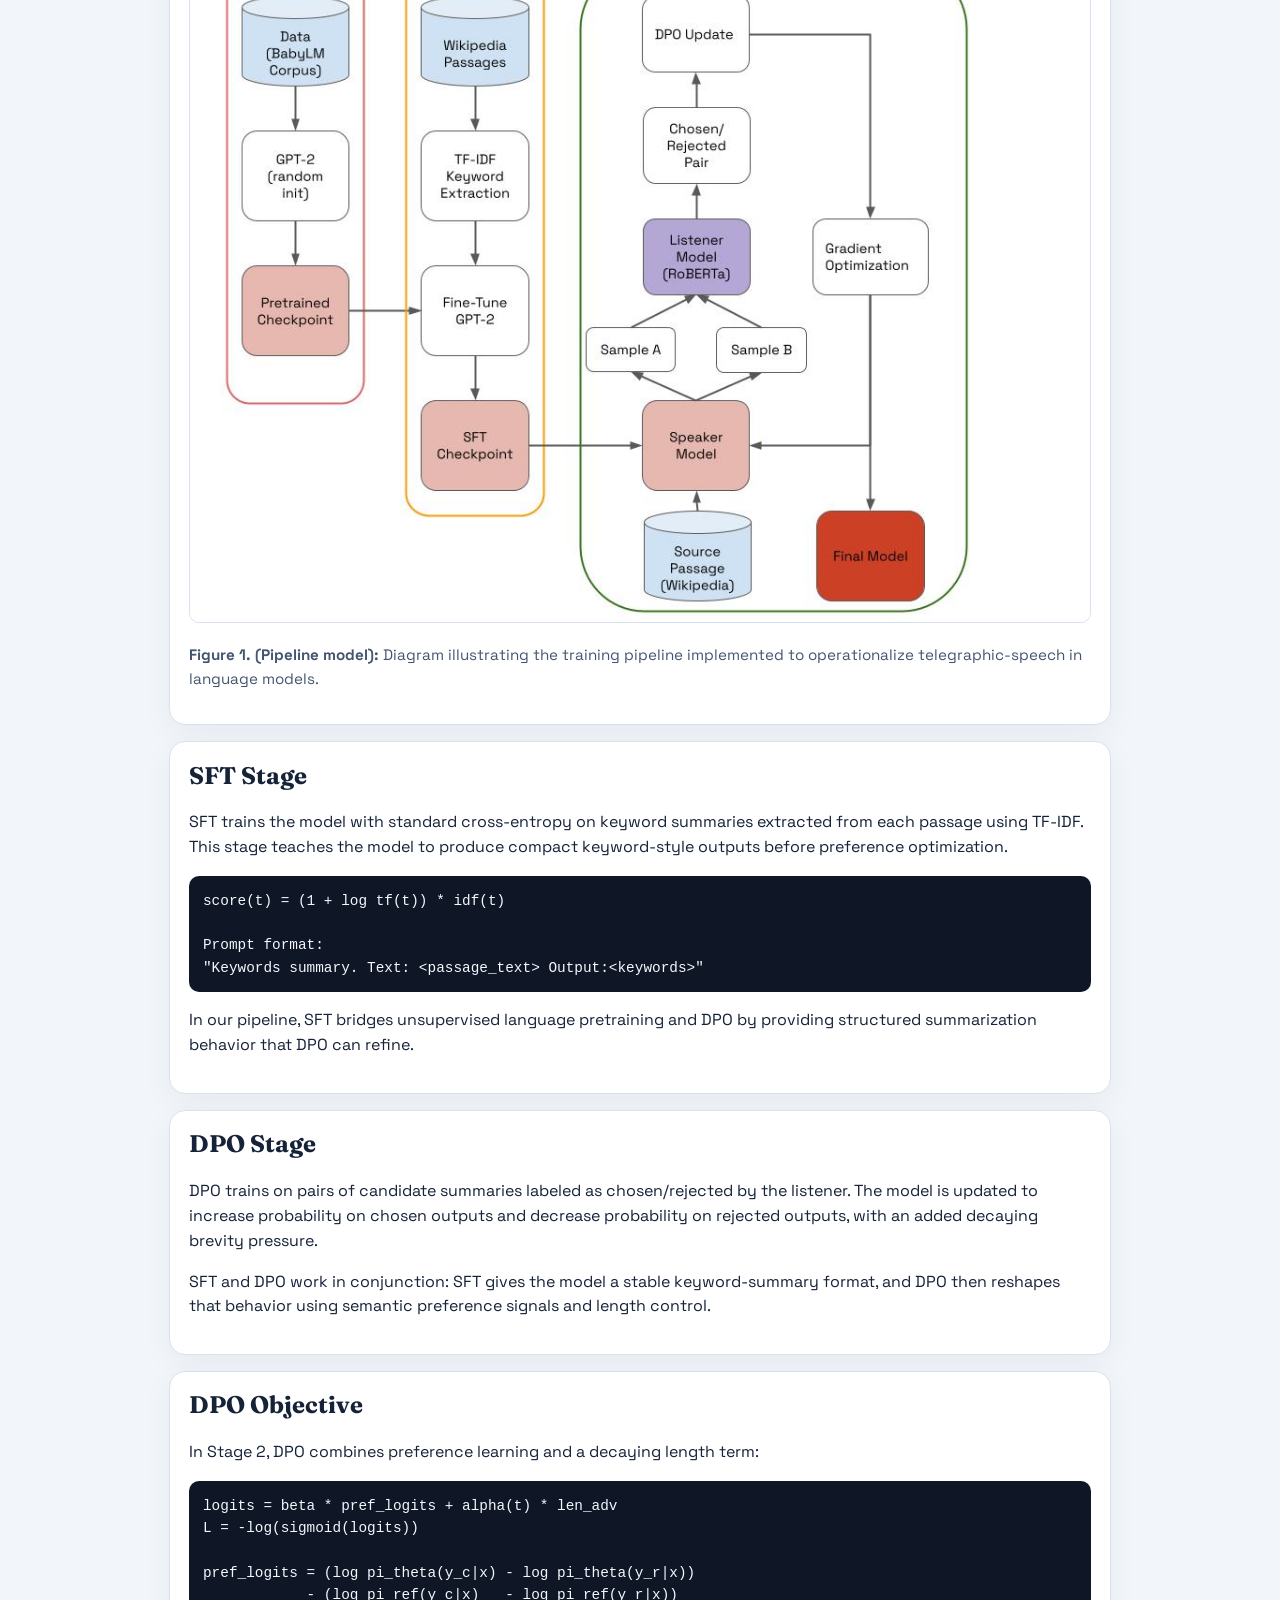
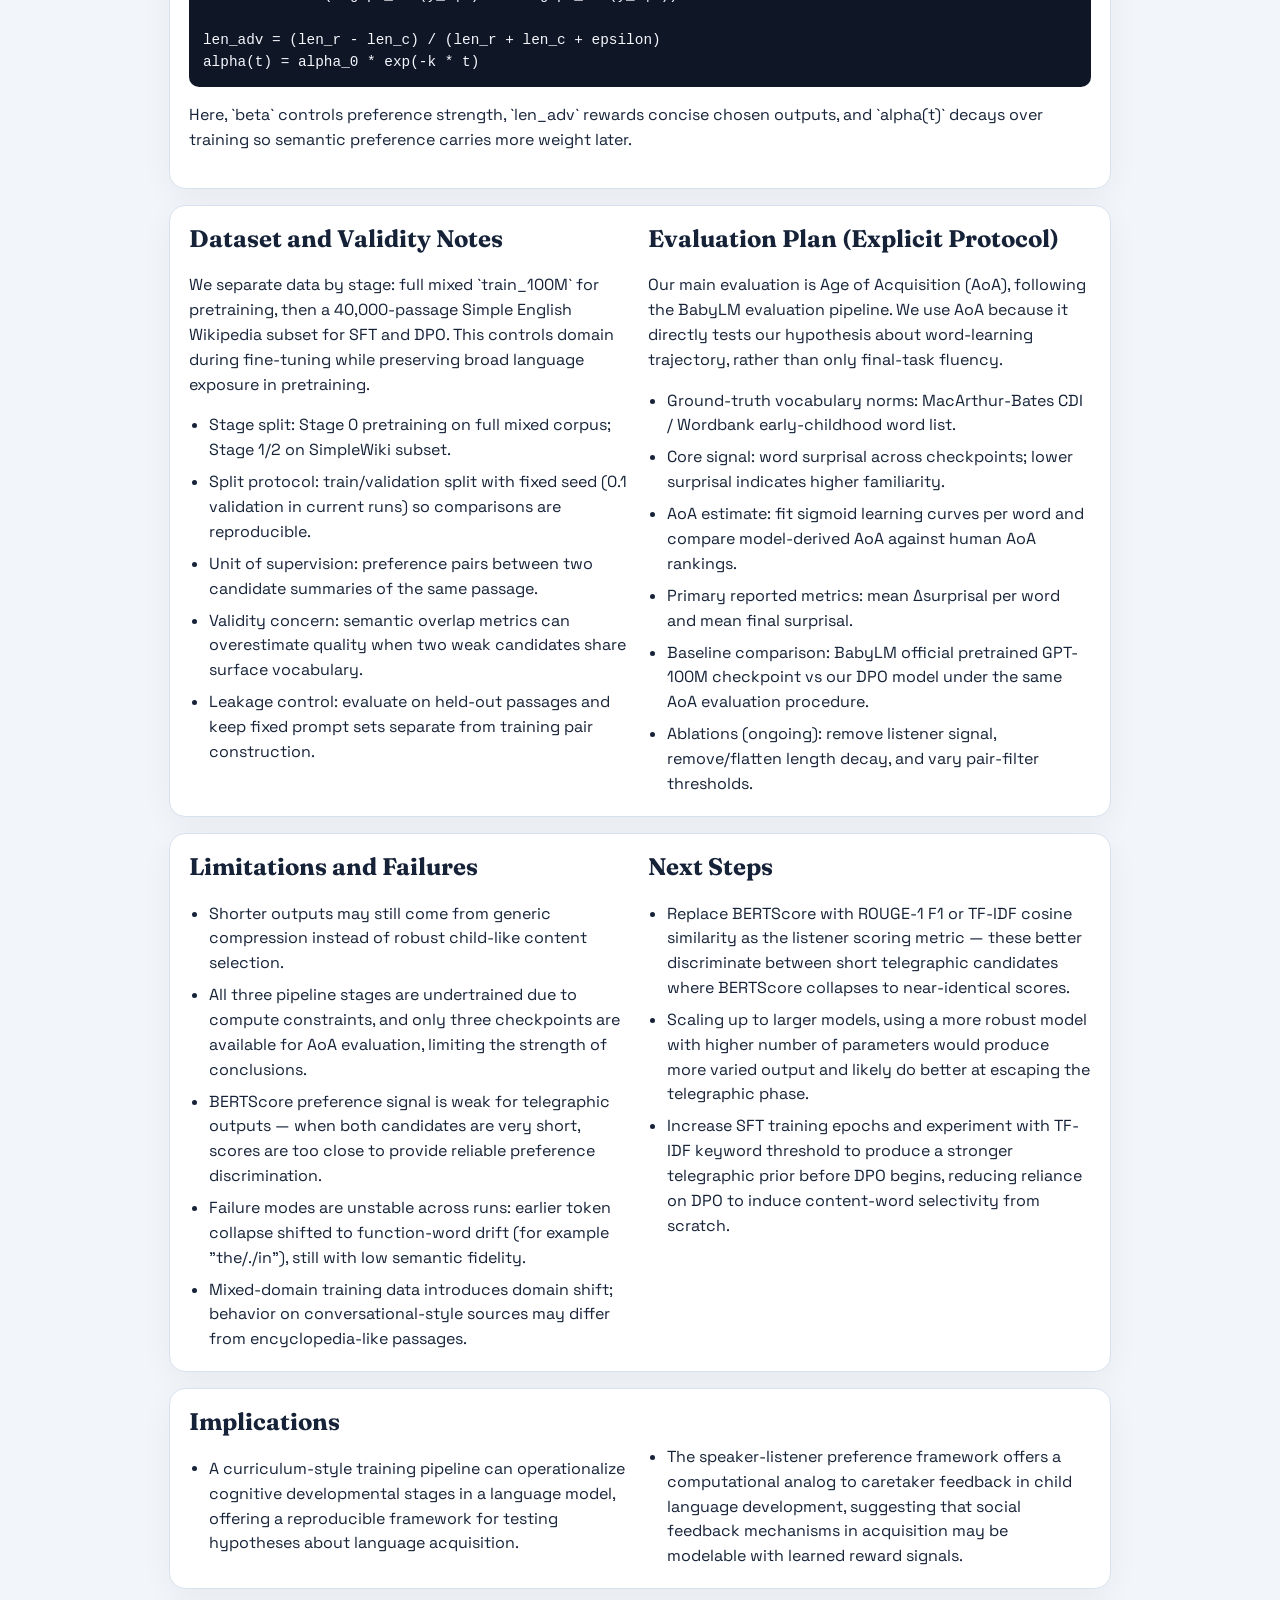
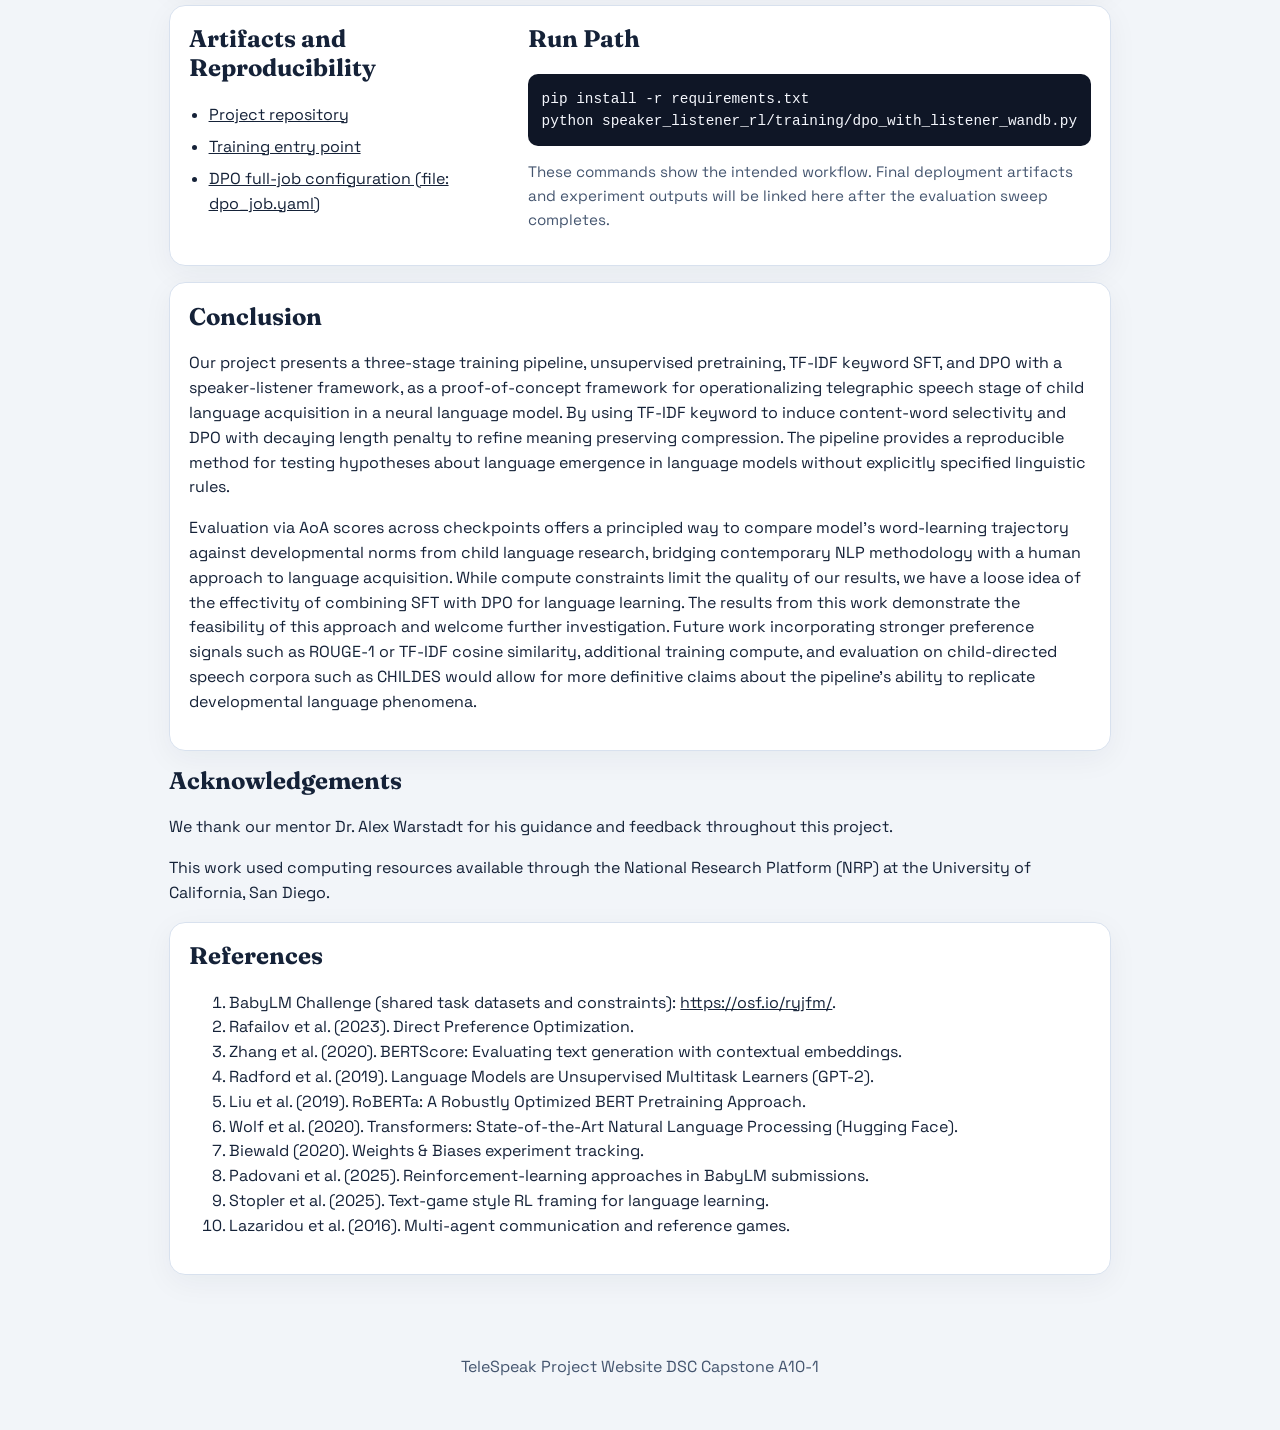
==== commit 52659f54: "Fixing button issue, I missed" ====
--- a/index.html
+++ b/index.html
@@ -19,7 +19,6 @@
         <a href="#approach">Approach</a>
         <a href="#results">Results</a>
         <a href="#evaluation">Evaluation</a>
-        <a href="#artifacts">Artifacts</a>
       </div>
     </div>
   </nav>
